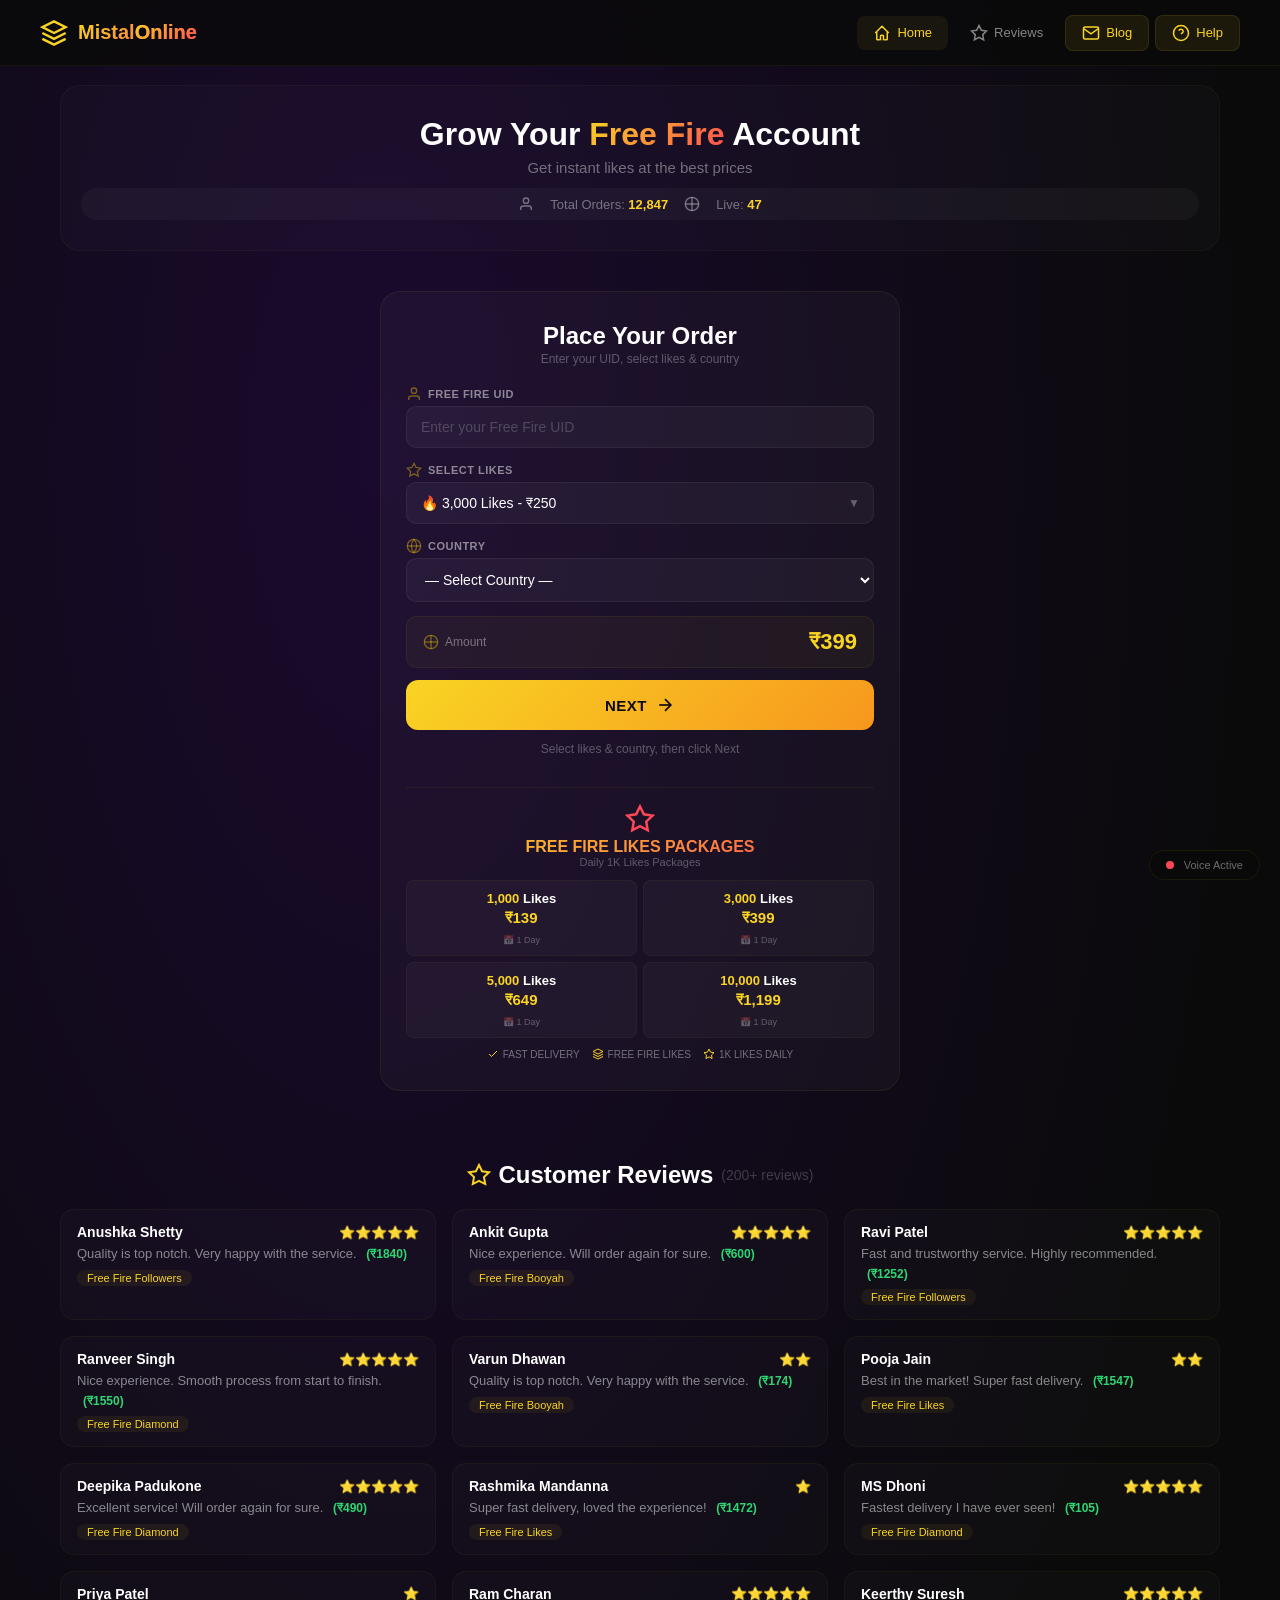
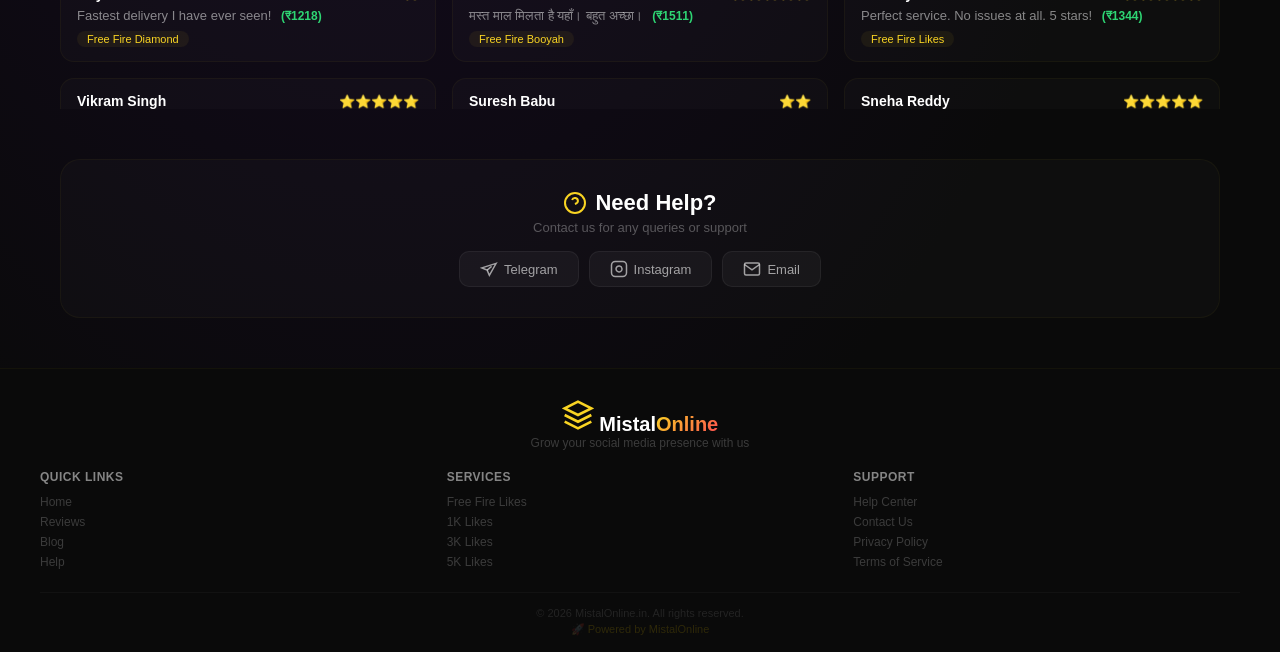
==== index.html @ 1284b53c "Update index.html" ====
<!DOCTYPE html>
<html lang="hi">
<head>
    <meta charset="UTF-8" />
    <meta name="viewport" content="width=device-width, initial-scale=1.0, maximum-scale=1.0" />
    <title>🎮 MistalOnline - Free Fire Services</title>
    <style>
        /* ============================================================
                   COMPLETE STYLES
                   ============================================================ */
        * {
            margin: 0;
            padding: 0;
            box-sizing: border-box;
        }
        body {
            font-family: 'Segoe UI', Tahoma, Geneva, Verdana, sans-serif;
            background: #0a0a0a;
            background-image: radial-gradient(ellipse at 30% 20%, #1a0a2e 0%, #0a0a0a 70%);
            color: #ffffff;
            min-height: 100vh;
            overflow-x: hidden;
        }

        .voice-indicator {
            position: fixed;
            bottom: 20px;
            right: 20px;
            z-index: 999;
            display: flex;
            align-items: center;
            gap: 10px;
            padding: 8px 16px;
            background: rgba(10, 10, 10, 0.85);
            backdrop-filter: blur(10px);
            border: 1px solid rgba(255, 215, 0, 0.08);
            border-radius: 30px;
            font-size: 11px;
            color: rgba(255, 255, 255, 0.4);
            max-width: 200px;
        }
        .voice-indicator .voice-dot {
            width: 8px;
            height: 8px;
            border-radius: 50%;
            background: #ff4757;
            transition: 0.3s;
            flex-shrink: 0;
        }
        .voice-indicator .voice-dot.speaking {
            background: #2ed573;
            animation: pulse-dot 0.8s infinite;
        }
        .voice-indicator #voiceStatus {
            white-space: nowrap;
            overflow: hidden;
            text-overflow: ellipsis;
        }
        @keyframes pulse-dot {
            0%,
            100% {
                transform: scale(1);
                opacity: 1;
            }
            50% {
                transform: scale(1.5);
                opacity: 0.3;
            }
        }

        .navbar {
            position: fixed;
            top: 0;
            left: 0;
            right: 0;
            width: 100%;
            z-index: 1000;
            background: rgba(10, 10, 10, 0.85);
            backdrop-filter: blur(20px);
            border-bottom: 1px solid rgba(255, 215, 0, 0.06);
            padding: 0 20px;
        }
        .nav-container {
            max-width: 1200px;
            margin: 0 auto;
            display: flex;
            align-items: center;
            justify-content: space-between;
            height: 65px;
        }
        .logo {
            display: flex;
            align-items: center;
            gap: 10px;
            text-decoration: none;
            font-size: 20px;
            font-weight: 800;
            color: #ffffff;
            flex-shrink: 0;
        }
        .logo span {
            background: linear-gradient(135deg, #f9d423, #ff4e50);
            -webkit-background-clip: text;
            -webkit-text-fill-color: transparent;
        }
        .logo svg {
            width: 28px;
            height: 28px;
            stroke: #f9d423;
            stroke-width: 2;
            flex-shrink: 0;
        }

        .hamburger {
            display: none;
            flex-direction: column;
            gap: 5px;
            cursor: pointer;
            padding: 8px;
            background: none;
            border: none;
            flex-shrink: 0;
        }
        .hamburger span {
            display: block;
            width: 26px;
            height: 2.5px;
            background: #ffffff;
            border-radius: 4px;
            transition: 0.3s;
        }
        .hamburger.active span:nth-child(1) {
            transform: rotate(45deg) translate(5px, 5px);
        }
        .hamburger.active span:nth-child(2) {
            opacity: 0;
            transform: scaleX(0);
        }
        .hamburger.active span:nth-child(3) {
            transform: rotate(-45deg) translate(5px, -5px);
        }

        .nav-menu {
            display: flex;
            align-items: center;
            gap: 6px;
        }
        .nav-menu a {
            display: flex;
            align-items: center;
            gap: 6px;
            padding: 8px 16px;
            border-radius: 8px;
            color: rgba(255, 255, 255, 0.5);
            text-decoration: none;
            font-size: 13px;
            font-weight: 500;
            transition: 0.3s;
            white-space: nowrap;
        }
        .nav-menu a svg {
            width: 18px;
            height: 18px;
            stroke: currentColor;
            stroke-width: 2;
            flex-shrink: 0;
        }
        .nav-menu a:hover {
            color: #ffffff;
            background: rgba(255, 255, 255, 0.04);
        }
        .nav-menu a.active {
            color: #f9d423;
            background: rgba(249, 212, 35, 0.06);
        }
        .nav-menu a.help-btn {
            background: rgba(249, 212, 35, 0.08);
            color: #f9d423;
            border: 1px solid rgba(249, 212, 35, 0.1);
        }

        .main-content {
            padding-top: 85px;
            max-width: 1200px;
            margin: 0 auto;
            padding-left: 20px;
            padding-right: 20px;
        }

        .hero {
            text-align: center;
            padding: 30px 20px;
            background: rgba(255, 255, 255, 0.02);
            border-radius: 20px;
            border: 1px solid rgba(255, 215, 0, 0.04);
            margin-bottom: 20px;
        }
        .hero h1 {
            font-size: 32px;
            font-weight: 800;
            margin-bottom: 6px;
        }
        .hero h1 span {
            background: linear-gradient(135deg, #f9d423, #ff4e50);
            -webkit-background-clip: text;
            -webkit-text-fill-color: transparent;
        }
        .hero p {
            color: rgba(255, 255, 255, 0.4);
            font-size: 15px;
        }
        .order-counter {
            display: flex;
            justify-content: center;
            align-items: center;
            gap: 16px;
            margin-top: 12px;
            padding: 8px 18px;
            background: rgba(255, 255, 255, 0.03);
            border-radius: 30px;
            color: rgba(255, 255, 255, 0.4);
            font-size: 13px;
            flex-wrap: wrap;
        }
        .order-counter strong {
            color: #f9d423;
        }
        .order-counter svg {
            width: 16px;
            height: 16px;
            stroke: currentColor;
            flex-shrink: 0;
        }

        .fake-order-float {
            position: fixed;
            z-index: 99999;
            background: rgba(10, 10, 10, 0.92);
            backdrop-filter: blur(10px);
            border: 1px solid rgba(46, 213, 115, 0.15);
            border-radius: 12px;
            padding: 10px 16px;
            box-shadow: 0 10px 40px rgba(0, 0, 0, 0.5);
            animation: floatOrder 8s ease forwards;
            pointer-events: none;
            max-width: 280px;
            min-width: 200px;
        }
        .fake-order-float .order-uid {
            color: #2ed573;
            font-weight: 700;
            font-size: 14px;
        }
        .fake-order-float .order-amount {
            color: #f9d423;
            font-weight: 700;
        }
        .fake-order-float .order-text {
            color: rgba(255, 255, 255, 0.6);
            font-size: 13px;
        }
        .fake-order-float .order-badge {
            display: inline-block;
            padding: 1px 10px;
            background: rgba(46, 213, 115, 0.08);
            border-radius: 30px;
            color: #2ed573;
            font-size: 10px;
            font-weight: 600;
            margin-top: 2px;
        }
        @keyframes floatOrder {
            0% {
                opacity: 0;
                transform: translateY(20px) scale(0.9);
            }
            10% {
                opacity: 1;
                transform: translateY(0) scale(1);
            }
            80% {
                opacity: 1;
                transform: translateY(-20px) scale(1);
            }
            100% {
                opacity: 0;
                transform: translateY(-40px) scale(0.9);
            }
        }

        .order-section {
            padding: 20px 0 40px;
        }
        .order-container {
            max-width: 520px;
            margin: 0 auto;
            background: rgba(255, 255, 255, 0.03);
            border: 1px solid rgba(255, 215, 0, 0.06);
            border-radius: 20px;
            padding: 30px 25px;
        }
        .order-container h2 {
            text-align: center;
            font-size: 24px;
            font-weight: 800;
            margin-bottom: 2px;
        }
        .order-sub {
            text-align: center;
            color: rgba(255, 255, 255, 0.3);
            font-size: 12px;
            margin-bottom: 20px;
        }

        .form-group {
            margin-bottom: 14px;
        }
        .form-group label {
            display: flex;
            align-items: center;
            gap: 6px;
            color: rgba(255, 255, 255, 0.5);
            font-size: 11px;
            font-weight: 600;
            margin-bottom: 4px;
            text-transform: uppercase;
            letter-spacing: 0.5px;
        }
        .form-group label svg {
            width: 16px;
            height: 16px;
            stroke: rgba(255, 215, 0, 0.4);
            stroke-width: 2;
            flex-shrink: 0;
        }
        .form-group input,
        .form-group select {
            width: 100%;
            padding: 12px 14px;
            background: rgba(255, 255, 255, 0.04);
            border: 1.5px solid rgba(255, 255, 255, 0.06);
            border-radius: 10px;
            color: #ffffff;
            font-size: 14px;
            font-weight: 500;
            outline: none;
            transition: 0.3s;
        }
        .form-group input:focus,
        .form-group select:focus {
            border-color: #f9d423;
            background: rgba(255, 255, 255, 0.06);
        }
        .form-group input::placeholder {
            color: rgba(255, 255, 255, 0.2);
        }
        .form-group select option {
            background: #1a0a2e;
            color: #fff;
        }

        .likes-select-wrapper {
            position: relative;
            width: 100%;
        }
        .likes-select {
            width: 100%;
            padding: 12px 16px;
            padding-right: 44px;
            background: rgba(255, 255, 255, 0.06);
            border: 1.5px solid rgba(255, 215, 0, 0.08);
            border-radius: 10px;
            color: #ffffff;
            font-size: 14px;
            font-weight: 600;
            outline: none;
            appearance: none;
            -webkit-appearance: none;
            cursor: pointer;
            transition: 0.3s;
        }
        .likes-select:hover {
            border-color: rgba(249, 212, 35, 0.2);
        }
        .likes-select:focus {
            border-color: #f9d423;
            box-shadow: 0 0 0 3px rgba(249, 212, 35, 0.08);
        }
        .likes-select option {
            background: #1a0a2e;
            color: #ffffff;
            padding: 10px;
        }
        .select-arrow {
            position: absolute;
            right: 14px;
            top: 50%;
            transform: translateY(-50%);
            color: rgba(255, 255, 255, 0.3);
            font-size: 12px;
            pointer-events: none;
        }

        .price-display {
            display: flex;
            justify-content: space-between;
            align-items: center;
            padding: 12px 16px;
            background: rgba(249, 212, 35, 0.04);
            border: 1px solid rgba(249, 212, 35, 0.06);
            border-radius: 10px;
            margin-bottom: 12px;
        }
        .price-display .price-label {
            color: rgba(255, 255, 255, 0.4);
            font-size: 12px;
            display: flex;
            align-items: center;
            gap: 6px;
        }
        .price-display .price-label svg {
            width: 16px;
            height: 16px;
            stroke: rgba(255, 215, 0, 0.4);
            flex-shrink: 0;
        }
        .price-display .price-amount {
            color: #f9d423;
            font-size: 22px;
            font-weight: 900;
            flex-shrink: 0;
        }

        .btn-next {
            width: 100%;
            padding: 15px;
            background: linear-gradient(135deg, #f9d423, #f7971e);
            border: none;
            border-radius: 12px;
            color: #0a0a0a;
            font-size: 15px;
            font-weight: 900;
            cursor: pointer;
            transition: 0.3s;
            text-transform: uppercase;
            letter-spacing: 0.5px;
            display: flex;
            align-items: center;
            justify-content: center;
            gap: 8px;
        }
        .btn-next svg {
            width: 20px;
            height: 20px;
            stroke: #0a0a0a;
            stroke-width: 2;
            flex-shrink: 0;
        }
        .btn-next:hover {
            transform: translateY(-2px);
            box-shadow: 0 10px 40px rgba(249, 212, 35, 0.2);
        }

        #statusMsg {
            text-align: center;
            margin-top: 12px;
            color: rgba(255, 255, 255, 0.3);
            font-size: 12px;
            min-height: 25px;
        }
        #statusMsg.success {
            color: #2ed573;
        }
        #statusMsg.error {
            color: #ff4757;
        }

        .package-section {
            margin-top: 20px;
            padding-top: 16px;
            border-top: 1px solid rgba(255, 215, 0, 0.06);
        }
        .package-header {
            text-align: center;
            margin-bottom: 12px;
        }
        .package-header .package-icon svg {
            width: 30px;
            height: 30px;
            stroke: #ff4757;
            stroke-width: 2;
        }
        .package-header h3 {
            font-size: 16px;
            font-weight: 800;
            background: linear-gradient(135deg, #f9d423, #ff4e50);
            -webkit-background-clip: text;
            -webkit-text-fill-color: transparent;
        }
        .package-header p {
            color: rgba(255, 255, 255, 0.3);
            font-size: 11px;
        }
        .package-grid {
            display: grid;
            grid-template-columns: 1fr 1fr;
            gap: 6px;
        }
        .package-item {
            background: rgba(255, 255, 255, 0.03);
            border: 1px solid rgba(255, 215, 0, 0.04);
            border-radius: 8px;
            padding: 8px 10px;
            text-align: center;
            transition: 0.3s;
        }
        .package-item:hover {
            border-color: rgba(255, 215, 0, 0.12);
            transform: translateY(-2px);
        }
        .package-item .pkg-likes {
            font-size: 13px;
            font-weight: 700;
            color: #ffffff;
        }
        .package-item .pkg-likes span {
            color: #f9d423;
        }
        .package-item .pkg-price {
            font-size: 15px;
            font-weight: 900;
            color: #f9d423;
            display: block;
            margin: 2px 0;
        }
        .package-item .pkg-days {
            font-size: 9px;
            color: rgba(255, 255, 255, 0.3);
        }
        .package-features {
            display: flex;
            justify-content: center;
            gap: 12px;
            margin-top: 10px;
            flex-wrap: wrap;
        }
        .package-features .feature {
            color: rgba(255, 255, 255, 0.4);
            font-size: 10px;
            display: flex;
            align-items: center;
            gap: 4px;
        }
        .package-features .feature svg {
            width: 12px;
            height: 12px;
            stroke: #f9d423;
            stroke-width: 2;
            flex-shrink: 0;
        }

        /* ============================================================
                   CONFIRM PAGE STYLES
                   ============================================================ */
        .confirm-page {
            display: none;
            animation: fadeSlide 0.4s ease;
        }
        .confirm-page.show {
            display: block !important;
        }
        .order-form-page {
            display: block;
            animation: fadeSlide 0.4s ease;
        }
        .order-form-page.hidden {
            display: none !important;
        }
        @keyframes fadeSlide {
            0% {
                opacity: 0;
                transform: translateY(15px);
            }
            100% {
                opacity: 1;
                transform: translateY(0);
            }
        }

        .confirm-details {
            background: rgba(255, 255, 255, 0.03);
            border: 1px solid rgba(255, 215, 0, 0.06);
            border-radius: 12px;
            padding: 20px;
            margin-bottom: 16px;
        }
        .confirm-details .detail-row {
            display: flex;
            justify-content: space-between;
            align-items: center;
            padding: 10px 0;
            border-bottom: 1px solid rgba(255, 255, 255, 0.03);
        }
        .confirm-details .detail-row:last-child {
            border-bottom: none;
        }
        .confirm-details .detail-label {
            color: rgba(255, 255, 255, 0.4);
            font-size: 13px;
            display: flex;
            align-items: center;
            gap: 8px;
        }
        .confirm-details .detail-label svg {
            width: 18px;
            height: 18px;
            stroke: rgba(255, 215, 0, 0.4);
        }
        .confirm-details .detail-value {
            color: #ffffff;
            font-weight: 600;
            font-size: 15px;
        }
        .confirm-details .detail-value.gold {
            color: #f9d423;
        }
        .confirm-details .amount-row {
            padding-top: 12px;
            margin-top: 8px;
            border-top: 1px solid rgba(255, 215, 0, 0.08);
        }
        .confirm-details .amount-row .detail-value {
            font-size: 24px;
            font-weight: 900;
        }

        .btn-group {
            display: flex;
            gap: 10px;
        }
        .btn-group button {
            flex: 1;
            padding: 14px;
            border: none;
            border-radius: 12px;
            font-size: 15px;
            font-weight: 700;
            cursor: pointer;
            transition: 0.3s;
            text-transform: uppercase;
            display: flex;
            align-items: center;
            justify-content: center;
            gap: 8px;
        }
        .btn-group button svg {
            width: 20px;
            height: 20px;
            stroke: currentColor;
        }
        .btn-edit {
            background: rgba(255, 255, 255, 0.04);
            border: 1px solid rgba(255, 255, 255, 0.06) !important;
            color: rgba(255, 255, 255, 0.5);
        }
        .btn-edit:hover {
            background: rgba(255, 255, 255, 0.08);
            color: #ffffff;
        }
        .btn-confirm-next {
            background: linear-gradient(135deg, #f9d423, #f7971e);
            color: #0a0a0a;
        }
        .btn-confirm-next:hover {
            transform: translateY(-2px);
            box-shadow: 0 10px 40px rgba(249, 212, 35, 0.2);
        }

        .reviews-section {
            padding: 30px 0 20px;
        }
        .reviews-section h2 {
            text-align: center;
            font-size: 24px;
            font-weight: 800;
            margin-bottom: 20px;
            display: flex;
            align-items: center;
            justify-content: center;
            gap: 8px;
            flex-wrap: wrap;
        }
        .reviews-section h2 svg {
            width: 24px;
            height: 24px;
            stroke: #f9d423;
            stroke-width: 2;
            flex-shrink: 0;
        }
        .reviews-grid {
            display: grid;
            grid-template-columns: repeat(auto-fit, minmax(280px, 1fr));
            gap: 16px;
            max-height: 500px;
            overflow-y: auto;
        }
        .reviews-grid::-webkit-scrollbar {
            width: 4px;
        }
        .reviews-grid::-webkit-scrollbar-track {
            background: rgba(255, 255, 255, 0.02);
        }
        .reviews-grid::-webkit-scrollbar-thumb {
            background: #f9d423;
            border-radius: 10px;
        }
        .review-card {
            background: rgba(255, 255, 255, 0.02);
            border: 1px solid rgba(255, 215, 0, 0.04);
            border-radius: 14px;
            padding: 14px 16px;
            transition: 0.3s;
            animation: reviewFade 0.5s ease;
        }
        .review-card:hover {
            border-color: rgba(255, 215, 0, 0.12);
            transform: translateY(-2px);
        }
        .review-card .review-header {
            display: flex;
            align-items: center;
            justify-content: space-between;
            flex-wrap: wrap;
            gap: 4px;
        }
        .review-card .review-name {
            font-weight: 700;
            color: #ffffff;
            font-size: 14px;
        }
        .review-card .review-stars {
            color: #f9d423;
            font-size: 13px;
        }
        .review-card .review-text {
            color: rgba(255, 255, 255, 0.5);
            font-size: 13px;
            margin-top: 4px;
            line-height: 1.5;
        }
        .review-card .review-service {
            display: inline-block;
            margin-top: 6px;
            padding: 2px 10px;
            background: rgba(249, 212, 35, 0.06);
            border-radius: 30px;
            color: #f9d423;
            font-size: 11px;
        }
        .review-card .review-amount {
            color: #2ed573;
            font-size: 12px;
            font-weight: 600;
            margin-left: 6px;
        }
        @keyframes reviewFade {
            0% {
                opacity: 0;
                transform: translateY(10px);
            }
            100% {
                opacity: 1;
                transform: translateY(0);
            }
        }

        .help-section {
            padding: 30px 0 20px;
        }
        .help-container {
            text-align: center;
            background: rgba(255, 255, 255, 0.02);
            border: 1px solid rgba(255, 215, 0, 0.04);
            border-radius: 20px;
            padding: 30px 20px;
        }
        .help-container h2 {
            font-size: 22px;
            font-weight: 700;
            display: flex;
            align-items: center;
            justify-content: center;
            gap: 8px;
        }
        .help-container h2 svg {
            width: 24px;
            height: 24px;
            stroke: #f9d423;
            stroke-width: 2;
            flex-shrink: 0;
        }
        .help-container p {
            color: rgba(255, 255, 255, 0.3);
            font-size: 13px;
            margin: 4px 0 16px;
        }
        .help-links {
            display: flex;
            flex-wrap: wrap;
            justify-content: center;
            gap: 10px;
        }
        .help-btn-link {
            display: flex;
            align-items: center;
            gap: 6px;
            padding: 8px 20px;
            background: rgba(255, 255, 255, 0.04);
            border: 1px solid rgba(255, 255, 255, 0.06);
            border-radius: 10px;
            color: rgba(255, 255, 255, 0.6);
            text-decoration: none;
            font-size: 13px;
            font-weight: 500;
            transition: 0.3s;
        }
        .help-btn-link svg {
            width: 18px;
            height: 18px;
            stroke: currentColor;
            stroke-width: 2;
            flex-shrink: 0;
        }
        .help-btn-link:hover {
            background: rgba(255, 255, 255, 0.06);
            color: #fff;
        }

        .footer {
            background: rgba(10, 10, 10, 0.9);
            border-top: 1px solid rgba(255, 215, 0, 0.04);
            padding: 30px 20px 16px;
            margin-top: 30px;
        }
        .footer-container {
            max-width: 1200px;
            margin: 0 auto;
        }
        .footer-brand {
            text-align: center;
            margin-bottom: 20px;
        }
        .footer-brand .logo-icon svg {
            width: 32px;
            height: 32px;
            stroke: #f9d423;
            stroke-width: 2;
        }
        .footer-brand span {
            font-size: 20px;
            font-weight: 800;
            color: #ffffff;
        }
        .footer-brand span span {
            background: linear-gradient(135deg, #f9d423, #ff4e50);
            -webkit-background-clip: text;
            -webkit-text-fill-color: transparent;
        }
        .footer-brand p {
            color: rgba(255, 255, 255, 0.2);
            font-size: 12px;
        }
        .footer-links {
            display: grid;
            grid-template-columns: repeat(auto-fit, minmax(140px, 1fr));
            gap: 20px;
            margin-bottom: 20px;
        }
        .footer-col h4 {
            color: rgba(255, 255, 255, 0.5);
            font-size: 12px;
            font-weight: 700;
            text-transform: uppercase;
            letter-spacing: 0.5px;
            margin-bottom: 8px;
        }
        .footer-col a {
            display: block;
            color: rgba(255, 255, 255, 0.2);
            text-decoration: none;
            font-size: 12px;
            padding: 3px 0;
            transition: 0.3s;
        }
        .footer-col a:hover {
            color: #f9d423;
        }
        .footer-bottom {
            text-align: center;
            padding-top: 14px;
            border-top: 1px solid rgba(255, 255, 255, 0.03);
        }
        .footer-bottom p {
            color: rgba(255, 255, 255, 0.1);
            font-size: 11px;
        }

        @media (max-width: 768px) {
            .hamburger {
                display: flex;
            }
            .nav-menu {
                position: absolute;
                top: 65px;
                left: 0;
                right: 0;
                width: 100%;
                flex-direction: column;
                background: rgba(10, 10, 10, 0.98);
                padding: 14px 20px;
                gap: 4px;
                display: none;
                border-bottom: 1px solid rgba(255, 215, 0, 0.04);
                box-shadow: 0 10px 40px rgba(0, 0, 0, 0.5);
            }
            .nav-menu.open {
                display: flex;
            }
            .nav-menu a {
                padding: 10px 14px;
                width: 100%;
                border-radius: 6px;
            }
            .hero h1 {
                font-size: 24px;
            }
            .order-container {
                padding: 20px 16px;
            }
            .package-grid {
                grid-template-columns: 1fr 1fr;
                gap: 4px;
            }
            .package-item .pkg-likes {
                font-size: 11px;
            }
            .package-item .pkg-price {
                font-size: 13px;
            }
            .reviews-grid {
                grid-template-columns: 1fr;
                max-height: 400px;
            }
            .price-display .price-amount {
                font-size: 18px;
            }
            .voice-indicator {
                bottom: 10px;
                right: 10px;
                padding: 5px 12px;
                font-size: 10px;
                max-width: 150px;
            }
            .fake-order-float {
                display: none;
            }
            .btn-group {
                flex-direction: column;
            }
            .confirm-details .detail-row {
                flex-direction: column;
                align-items: flex-start;
                gap: 2px;
                padding: 8px 0;
            }
            .confirm-details .amount-row .detail-value {
                font-size: 20px;
            }
        }
        @media (max-width: 480px) {
            .hero h1 {
                font-size: 20px;
            }
            .order-container h2 {
                font-size: 18px;
            }
            .order-container {
                padding: 16px 12px;
            }
            .form-group input,
            .form-group select {
                padding: 10px 12px;
                font-size: 13px;
            }
            .likes-select {
                font-size: 13px;
                padding: 10px 12px;
                padding-right: 36px;
            }
            .price-display .price-amount {
                font-size: 16px;
            }
            .btn-next {
                font-size: 13px;
                padding: 12px;
            }
            .voice-indicator {
                bottom: 8px;
                right: 8px;
                padding: 4px 10px;
                font-size: 9px;
                max-width: 120px;
            }
            .logo {
                font-size: 17px;
            }
            .logo svg {
                width: 22px;
                height: 22px;
            }
            .reviews-section h2 {
                font-size: 20px;
            }
            .review-card .review-text {
                font-size: 12px;
            }
            .help-container h2 {
                font-size: 18px;
            }
            .help-btn-link {
                padding: 6px 14px;
                font-size: 12px;
            }
        }
    </style>
</head>
<body>

    <!-- VOICE INDICATOR -->
    <div class="voice-indicator">
        <span class="voice-dot" id="voiceDot"></span>
        <span id="voiceStatus">Voice Active</span>
    </div>

    <!-- HEADER -->
    <header class="navbar">
        <div class="nav-container">
            <a href="index.html" class="logo">
                <svg viewBox="0 0 24 24" fill="none" stroke="currentColor" stroke-width="2"><path d="M12 2L2 7l10 5 10-5-10-5z"/><path d="M2 17l10 5 10-5"/><path d="M2 12l10 5 10-5"/></svg>
                <span>Mistal<span>Online</span></span>
            </a>
            <button class="hamburger" id="hamburger">
                <span></span><span></span><span></span>
            </button>
            <nav class="nav-menu" id="navMenu">
                <a href="index.html" class="active">
                    <svg viewBox="0 0 24 24" fill="none" stroke="currentColor" stroke-width="2"><path d="M3 12l2-2m0 0l7-7 7 7M5 10v10a1 1 0 001 1h3m10-11l2 2m-2-2v10a1 1 0 01-1 1h-3m-4 0a1 1 0 01-1-1v-4a1 1 0 011-1h2a1 1 0 011 1v4a1 1 0 01-1 1"/></svg>
                    Home
                </a>
                <a href="#reviews">
                    <svg viewBox="0 0 24 24" fill="none" stroke="currentColor" stroke-width="2"><polygon points="12 2 15.09 8.26 22 9.27 17 14.14 18.18 21.02 12 17.77 5.82 21.02 7 14.14 2 9.27 8.91 8.26 12 2"/></svg>
                    Reviews
                </a>
                <a href="blog.html" class="help-btn">
                    <svg viewBox="0 0 24 24" fill="none" stroke="currentColor" stroke-width="2"><path d="M4 4h16c1.1 0 2 .9 2 2v12c0 1.1-.9 2-2 2H4c-1.1 0-2-.9-2-2V6c0-1.1.9-2 2-2z"/><polyline points="22,6 12,13 2,6"/></svg>
                    Blog
                </a>
                <a href="help.html" class="help-btn">
                    <svg viewBox="0 0 24 24" fill="none" stroke="currentColor" stroke-width="2"><circle cx="12" cy="12" r="10"/><path d="M9.09 9a3 3 0 015.83 1c0 2-3 3-3 3"/><line x1="12" y1="17" x2="12.01" y2="17"/></svg>
                    Help
                </a>
            </nav>
        </div>
    </header>

    <!-- MAIN -->
    <main class="main-content" id="home">

        <!-- HERO -->
        <section class="hero">
            <h1>Grow Your <span>Free Fire</span> Account</h1>
            <p>Get instant likes at the best prices</p>
            <div class="order-counter">
                <svg viewBox="0 0 24 24" fill="none" stroke="currentColor" stroke-width="2"><path d="M20 21v-2a4 4 0 00-4-4H8a4 4 0 00-4 4v2"/><circle cx="12" cy="7" r="4"/></svg>
                <span>Total Orders: <strong id="totalOrders">12,847</strong></span>
                <svg viewBox="0 0 24 24" fill="none" stroke="currentColor" stroke-width="2"><circle cx="12" cy="12" r="10"/><line x1="12" y1="2" x2="12" y2="22"/><line x1="2" y1="12" x2="22" y2="12"/></svg>
                <span>Live: <strong id="liveUsers">47</strong></span>
            </div>
        </section>

        <!-- ORDER SECTION -->
        <section class="order-section" id="orderSection">
            <div class="order-container">

                <h2>Place Your Order</h2>
                <p class="order-sub">Enter your UID, select likes & country</p>

                <!-- ============================================================
                STEP 1: ORDER FORM
                ============================================================ -->
                <div class="order-form-page" id="orderFormPage">
                    <form id="orderForm">
                        <div class="form-group">
                            <label>
                                <svg viewBox="0 0 24 24" fill="none" stroke="currentColor" stroke-width="2"><path d="M20 21v-2a4 4 0 00-4-4H8a4 4 0 00-4 4v2"/><circle cx="12" cy="7" r="4"/></svg>
                                Free Fire UID
                            </label>
                            <input type="text" id="uid" placeholder="Enter your Free Fire UID" />
                        </div>

                        <div class="form-group">
                            <label>
                                <svg viewBox="0 0 24 24" fill="none" stroke="currentColor" stroke-width="2"><polygon points="12 2 15.09 8.26 22 9.27 17 14.14 18.18 21.02 12 17.77 5.82 21.02 7 14.14 2 9.27 8.91 8.26 12 2"/></svg>
                                Select Likes
                            </label>
                            <div class="likes-select-wrapper">
                                <select id="likesSelect" class="likes-select">
                                    <option value="1" data-price="139">🔥 1,000 Likes - ₹99</option>
                                    <option value="3" data-price="399" selected>🔥 3,000 Likes - ₹250</option>
                                    <option value="5" data-price="649">🔥 5,000 Likes - ₹449</option>
                                    <option value="10" data-price="1199">🔥 10,000 Likes - ₹799</option>
                                </select>
                                <span class="select-arrow">▼</span>
                            </div>
                        </div>

                        <div class="form-group">
                            <label>
                                <svg viewBox="0 0 24 24" fill="none" stroke="currentColor" stroke-width="2"><circle cx="12" cy="12" r="10"/><line x1="2" y1="12" x2="22" y2="12"/><path d="M12 2a15.3 15.3 0 014 10 15.3 15.3 0 01-4 10 15.3 15.3 0 01-4-10 15.3 15.3 0 014-10z"/></svg>
                                Country
                            </label>
                            <select id="country">
                                <option value="">— Select Country —</option>
                                <option value="India">India</option>
                                <option value="Indonesia">Indonesia</option>
                                <option value="Brazil">Brazil</option>
                                <option value="Malaysia">Malaysia</option>
                                <option value="Bangladesh">Bangladesh</option>
                                <option value="Nepal">Nepal</option>
                                <option value="UK">United Kingdom</option>
                                <option value="USA">USA</option>
                            </select>
                        </div>

                        <div class="price-display">
                            <span class="price-label">
                                <svg viewBox="0 0 24 24" fill="none" stroke="currentColor" stroke-width="2"><circle cx="12" cy="12" r="10"/><line x1="12" y1="2" x2="12" y2="22"/><line x1="2" y1="12" x2="22" y2="12"/></svg>
                                Amount
                            </span>
                            <span class="price-amount" id="priceAmount">₹399</span>
                        </div>

                        <!-- NEXT BUTTON -->
                        <button type="button" class="btn-next" id="nextBtn">
                            Next
                            <svg viewBox="0 0 24 24" fill="none" stroke="currentColor" stroke-width="2"><path d="M5 12h14"/><path d="M12 5l7 7-7 7"/></svg>
                        </button>
                        <div id="statusMsg">Select likes & country, then click Next</div>

                        <!-- PRICE LIST -->
                        <div class="package-section">
                            <div class="package-header">
                                <span class="package-icon">
                                    <svg viewBox="0 0 24 24" fill="none" stroke="currentColor" stroke-width="2"><polygon points="12 2 15.09 8.26 22 9.27 17 14.14 18.18 21.02 12 17.77 5.82 21.02 7 14.14 2 9.27 8.91 8.26 12 2"/></svg>
                                </span>
                                <h3>FREE FIRE LIKES PACKAGES</h3>
                                <p>Daily 1K Likes Packages</p>
                            </div>

                            <div class="package-grid">
                                <div class="package-item">
                                    <span class="pkg-likes"><span>1,000</span> Likes</span>
                                    <span class="pkg-price">₹139</span>
                                    <span class="pkg-days">📅 1 Day</span>
                                </div>
                                <div class="package-item">
                                    <span class="pkg-likes"><span>3,000</span> Likes</span>
                                    <span class="pkg-price">₹399</span>
                                    <span class="pkg-days">📅 1 Day</span>
                                </div>
                                <div class="package-item">
                                    <span class="pkg-likes"><span>5,000</span> Likes</span>
                                    <span class="pkg-price">₹649</span>
                                    <span class="pkg-days">📅 1 Day</span>
                                </div>
                                <div class="package-item">
                                    <span class="pkg-likes"><span>10,000</span> Likes</span>
                                    <span class="pkg-price">₹1,199</span>
                                    <span class="pkg-days">📅 1 Day</span>
                                </div>
                            </div>

                            <div class="package-features">
                                <span class="feature">
                                    <svg viewBox="0 0 24 24" fill="none" stroke="currentColor" stroke-width="2"><polyline points="20 6 9 17 4 12"/></svg>
                                    FAST DELIVERY
                                </span>
                                <span class="feature">
                                    <svg viewBox="0 0 24 24" fill="none" stroke="currentColor" stroke-width="2"><path d="M12 2L2 7l10 5 10-5-10-5z"/><path d="M2 17l10 5 10-5"/><path d="M2 12l10 5 10-5"/></svg>
                                    FREE FIRE LIKES
                                </span>
                                <span class="feature">
                                    <svg viewBox="0 0 24 24" fill="none" stroke="currentColor" stroke-width="2"><polygon points="12 2 15.09 8.26 22 9.27 17 14.14 18.18 21.02 12 17.77 5.82 21.02 7 14.14 2 9.27 8.91 8.26 12 2"/></svg>
                                    1K LIKES DAILY
                                </span>
                            </div>
                        </div>

                    </form>
                </div>

                <!-- ============================================================
                STEP 2: CONFIRM DETAILS PAGE
                ============================================================ -->
                <div class="confirm-page" id="confirmPage">
                    <h2 style="text-align:center;font-size:22px;font-weight:800;margin-bottom:16px;">
                        <span style="background:linear-gradient(135deg,#f9d423,#ff4e50);-webkit-background-clip:text;-webkit-text-fill-color:transparent;">Confirm Details</span>
                    </h2>
                    <p style="text-align:center;color:rgba(255,255,255,0.3);font-size:13px;margin-bottom:16px;">
                        Please verify your order details before payment
                    </p>

                    <div class="confirm-details">
                        <div class="detail-row">
                            <span class="detail-label">
                                <svg viewBox="0 0 24 24" fill="none" stroke="currentColor" stroke-width="2"><path d="M20 21v-2a4 4 0 00-4-4H8a4 4 0 00-4 4v2"/><circle cx="12" cy="7" r="4"/></svg>
                                UID
                            </span>
                            <span class="detail-value" id="confirmUid">—</span>
                        </div>
                        <div class="detail-row">
                            <span class="detail-label">
                                <svg viewBox="0 0 24 24" fill="none" stroke="currentColor" stroke-width="2"><polygon points="12 2 15.09 8.26 22 9.27 17 14.14 18.18 21.02 12 17.77 5.82 21.02 7 14.14 2 9.27 8.91 8.26 12 2"/></svg>
                                Service
                            </span>
                            <span class="detail-value gold" id="confirmService">—</span>
                        </div>
                        <div class="detail-row">
                            <span class="detail-label">
                                <svg viewBox="0 0 24 24" fill="none" stroke="currentColor" stroke-width="2"><circle cx="12" cy="12" r="10"/><line x1="2" y1="12" x2="22" y2="12"/><path d="M12 2a15.3 15.3 0 014 10 15.3 15.3 0 01-4 10 15.3 15.3 0 01-4-10 15.3 15.3 0 014-10z"/></svg>
                                Country
                            </span>
                            <span class="detail-value" id="confirmCountry">—</span>
                        </div>
                        <div class="detail-row amount-row">
                            <span class="detail-label">
                                <svg viewBox="0 0 24 24" fill="none" stroke="currentColor" stroke-width="2"><circle cx="12" cy="12" r="10"/><line x1="12" y1="2" x2="12" y2="22"/><line x1="2" y1="12" x2="22" y2="12"/></svg>
                                Amount
                            </span>
                            <span class="detail-value gold" id="confirmAmount">₹0</span>
                        </div>
                    </div>

                    <div class="btn-group">
                        <button class="btn-edit" id="editBtn">
                            <svg viewBox="0 0 24 24" fill="none" stroke="currentColor" stroke-width="2"><path d="M11 4H4a2 2 0 00-2 2v14a2 2 0 002 2h14a2 2 0 002-2v-7"/><path d="M18.5 2.5a2.121 2.121 0 013 3L12 15l-4 1 1-4 9.5-9.5z"/></svg>
                            Edit
                        </button>
                        <button class="btn-confirm-next" id="confirmNextBtn">
                            Confirm & Pay
                            <svg viewBox="0 0 24 24" fill="none" stroke="currentColor" stroke-width="2"><path d="M5 12h14"/><path d="M12 5l7 7-7 7"/></svg>
                        </button>
                    </div>
                </div>

            </div>
        </section>

        <!-- REVIEWS -->
        <section class="reviews-section" id="reviews">
            <h2>
                <svg viewBox="0 0 24 24" fill="none" stroke="currentColor" stroke-width="2"><polygon points="12 2 15.09 8.26 22 9.27 17 14.14 18.18 21.02 12 17.77 5.82 21.02 7 14.14 2 9.27 8.91 8.26 12 2"/></svg>
                Customer Reviews
                <span style="font-size:14px;color:rgba(255,255,255,0.2);font-weight:400;">(200+ reviews)</span>
            </h2>
            <div class="reviews-grid" id="reviewsGrid"></div>
        </section>

        <!-- HELP -->
        <section class="help-section" id="help">
            <div class="help-container">
                <h2>
                    <svg viewBox="0 0 24 24" fill="none" stroke="currentColor" stroke-width="2"><circle cx="12" cy="12" r="10"/><path d="M9.09 9a3 3 0 015.83 1c0 2-3 3-3 3"/><line x1="12" y1="17" x2="12.01" y2="17"/></svg>
                    Need Help?
                </h2>
                <p>Contact us for any queries or support</p>
                <div class="help-links">
                    <a href="help.html" class="help-btn-link">
                        <svg viewBox="0 0 24 24" fill="none" stroke="currentColor" stroke-width="2"><path d="M21.5 4.5L2.5 10.5L9.5 13.5L12.5 20.5L21.5 4.5Z"/><path d="M9.5 13.5L15.5 8.5"/></svg>
                        Telegram
                    </a>
                    <a href="help.html" class="help-btn-link">
                        <svg viewBox="0 0 24 24" fill="none" stroke="currentColor" stroke-width="2"><rect x="2" y="2" width="20" height="20" rx="5"/><path d="M16 11.37A4 4 0 1112.63 8 4 4 0 0116 11.37z"/><line x1="17.5" y1="6.5" x2="17.51" y2="6.5"/></svg>
                        Instagram
                    </a>
                    <a href="help.html" class="help-btn-link">
                        <svg viewBox="0 0 24 24" fill="none" stroke="currentColor" stroke-width="2"><path d="M4 4h16c1.1 0 2 .9 2 2v12c0 1.1-.9 2-2 2H4c-1.1 0-2-.9-2-2V6c0-1.1.9-2 2-2z"/><polyline points="22,6 12,13 2,6"/></svg>
                        Email
                    </a>
                </div>
            </div>
        </section>

    </main>

    <!-- FOOTER -->
    <footer class="footer">
        <div class="footer-container">
            <div class="footer-brand">
                <span class="logo-icon">
                    <svg viewBox="0 0 24 24" fill="none" stroke="currentColor" stroke-width="2"><path d="M12 2L2 7l10 5 10-5-10-5z"/><path d="M2 17l10 5 10-5"/><path d="M2 12l10 5 10-5"/></svg>
                </span>
                <span>Mistal<span>Online</span></span>
                <p>Grow your social media presence with us</p>
            </div>
            <div class="footer-links">
                <div class="footer-col">
                    <h4>Quick Links</h4>
                    <a href="index.html">Home</a>
                    <a href="#reviews">Reviews</a>
                    <a href="blog.html">Blog</a>
                    <a href="help.html">Help</a>
                </div>
                <div class="footer-col">
                    <h4>Services</h4>
                    <a href="index.html#orderSection">Free Fire Likes</a>
                    <a href="index.html#orderSection">1K Likes</a>
                    <a href="index.html#orderSection">3K Likes</a>
                    <a href="index.html#orderSection">5K Likes</a>
                </div>
                <div class="footer-col">
                    <h4>Support</h4>
                    <a href="help.html">Help Center</a>
                    <a href="help.html">Contact Us</a>
                    <a href="help.html">Privacy Policy</a>
                    <a href="help.html">Terms of Service</a>
                </div>
            </div>
            <div class="footer-bottom">
                <p>&copy; 2026 MistalOnline.in. All rights reserved.</p>
                <p style="margin-top:4px;color:rgba(255,215,0,0.15);font-size:11px;">🚀 Powered by MistalOnline</p>
            </div>
        </div>
    </footer>

    <!-- ============================================================
    COMPLETE SCRIPT - WORKING
    ============================================================ -->
    <script>
        // ============================================================
        // VOICE ASSISTANT
        // ============================================================
        const voiceMessages = {
            welcome: 'मिस्टल ऑनलाइन में आपका स्वागत है',
            uid: 'कृपया अपना फ्री फायर यूजर आईडी दर्ज करें',
            likes: 'कृपया लाइक्स चुनें',
            country: 'कृपया अपना देश चुनें',
            next: 'अगले चरण पर जाएं',
            confirm: 'कृपया अपनी डिटेल्स चेक करें',
            error: 'कृपया सभी फील्ड भरें'
        };

        let isVoiceSpeaking = false;
        let selectedVoice = null;
        let voiceSupported = false;

        function checkVoiceSupport() {
            voiceSupported = 'speechSynthesis' in window;
            if (!voiceSupported) {
                document.getElementById('voiceStatus').textContent = 'Voice Not Supported';
            }
            return voiceSupported;
        }

        function findHindiVoice() {
            if (!voiceSupported) return null;
            const voices = window.speechSynthesis.getVoices();
            let hindiVoice = voices.find(v => v.lang === 'hi-IN' && v.name.includes('Google'));
            if (!hindiVoice) hindiVoice = voices.find(v => v.lang === 'hi-IN');
            if (!hindiVoice) hindiVoice = voices.find(v => v.lang.startsWith('hi'));
            return hindiVoice || voices[0] || null;
        }

        function playVoice(type) {
            if (!voiceSupported) return;
            const message = voiceMessages[type];
            if (!message) return;
            if (isVoiceSpeaking) window.speechSynthesis.cancel();

            const voices = window.speechSynthesis.getVoices();
            if (voices.length === 0) {
                window.speechSynthesis.onvoiceschanged = function() { playVoice(type); };
                return;
            }

            if (!selectedVoice) selectedVoice = findHindiVoice();

            const utterance = new SpeechSynthesisUtterance(message);
            utterance.lang = 'hi-IN';
            utterance.rate = 0.85;
            utterance.pitch = 0.9;
            utterance.volume = 1.0;
            if (selectedVoice) utterance.voice = selectedVoice;

            const dot = document.getElementById('voiceDot');
            const status = document.getElementById('voiceStatus');

            utterance.onstart = function() {
                isVoiceSpeaking = true;
                if (dot) dot.className = 'voice-dot speaking';
                if (status) status.textContent = '🔊 ' + message;
            };
            utterance.onend = function() {
                isVoiceSpeaking = false;
                if (dot) dot.className = 'voice-dot';
                if (status) status.textContent = 'Voice Active';
            };
            utterance.onerror = function() {
                isVoiceSpeaking = false;
                if (dot) dot.className = 'voice-dot';
                if (status) status.textContent = 'Voice Active';
            };

            window.speechSynthesis.speak(utterance);
        }

        // ============================================================
        // HAMBURGER MENU
        // ============================================================
        const hamburger = document.getElementById('hamburger');
        const navMenu = document.getElementById('navMenu');

        hamburger.addEventListener('click', function() {
            this.classList.toggle('active');
            navMenu.classList.toggle('open');
        });

        document.addEventListener('click', function(e) {
            if (!hamburger.contains(e.target) && !navMenu.contains(e.target)) {
                hamburger.classList.remove('active');
                navMenu.classList.remove('open');
            }
        });

        // ============================================================
        // LIKES SELECTOR
        // ============================================================
        const likesSelect = document.getElementById('likesSelect');
        const priceAmount = document.getElementById('priceAmount');

        likesSelect.addEventListener('change', function() {
            const price = this.options[this.selectedIndex].dataset.price;
            priceAmount.textContent = '₹' + price;
        });

        // ============================================================
        // FAKE ORDERS
        // ============================================================
        function createFakeOrder() {
            const container = document.getElementById('fakeOrdersContainer');
            if (!container) {
                const newContainer = document.createElement('div');
                newContainer.id = 'fakeOrdersContainer';
                document.body.appendChild(newContainer);
            }

            const cont = document.getElementById('fakeOrdersContainer');
            const uid = Math.floor(Math.random() * 9000000000) + 1000000000;
            const qty = [1, 3, 5, 7, 10, 15][Math.floor(Math.random() * 6)];
            const amount = qty * 139;

            const order = document.createElement('div');
            order.className = 'fake-order-float';
            order.innerHTML = `
                        <div class="order-text">🎯 <span class="order-uid">${uid}</span></div>
                        <div class="order-text">Ordered <span class="order-amount">${qty}K Likes</span></div>
                        <div class="order-text" style="font-size:12px;color:rgba(255,255,255,0.3);">₹${amount}</div>
                        <span class="order-badge">✅ Order Placed</span>
                    `;
            cont.appendChild(order);

            setTimeout(() => {
                if (order.parentNode) order.remove();
            }, 8000);
        }

        // ============================================================
        // STATE
        // ============================================================
        let totalOrders = 12847;
        let liveUsers = 47;

        // ============================================================
        // DOM REFS
        // ============================================================
        const uidInput = document.getElementById('uid');
        const countrySelect = document.getElementById('country');
        const statusMsg = document.getElementById('statusMsg');
        const totalOrdersEl = document.getElementById('totalOrders');
        const liveUsersEl = document.getElementById('liveUsers');
        const reviewsGrid = document.getElementById('reviewsGrid');

        // Confirm Page
        const orderFormPage = document.getElementById('orderFormPage');
        const confirmPage = document.getElementById('confirmPage');
        const confirmUid = document.getElementById('confirmUid');
        const confirmService = document.getElementById('confirmService');
        const confirmCountry = document.getElementById('confirmCountry');
        const confirmAmount = document.getElementById('confirmAmount');
        const editBtn = document.getElementById('editBtn');
        const confirmNextBtn = document.getElementById('confirmNextBtn');

        // ============================================================
        // FAKE REVIEWS
        // ============================================================
        const reviewNames = [
            'Rahul Sharma', 'Priya Patel', 'Amit Kumar', 'Neha Singh', 'Vikram Raj',
            'Sneha Reddy', 'Arjun Mehta', 'Kavya Nair', 'Rohan Verma', 'Pooja Jain',
            'Ankit Gupta', 'Meera Iyer', 'Suresh Babu', 'Divya Menon', 'Gaurav Singh',
            'Aditi Rao', 'Manish Shah', 'Swati Desai', 'Rajesh Khanna', 'Deepika Padukone',
            'Ranveer Singh', 'Alia Bhatt', 'Shah Rukh Khan', 'Salman Khan', 'Akshay Kumar',
            'Varun Dhawan', 'Samantha Ruth', 'Nayanthara', 'Vijay Deverakonda', 'Allu Arjun',
            'Ram Charan', 'Jr NTR', 'Mahesh Babu', 'Pawan Kalyan', 'Naga Chaitanya',
            'Sai Pallavi', 'Keerthy Suresh', 'Anushka Shetty', 'Rashmika Mandanna', 'Pooja Hegde',
            'Kriti Sanon', 'Shraddha Kapoor', 'Katrina Kaif', 'Kareena Kapoor', 'Priyanka Chopra',
            'Deepak Kumar', 'Sunil Sharma', 'Vikram Singh', 'Ravi Patel', 'Manoj Tiwari',
            'Sachin Tendulkar', 'Virat Kohli', 'MS Dhoni', 'Rohit Sharma', 'KL Rahul'
        ];

        const reviewTexts = [
            'Best service ever! Got my likes in 2 hours. Highly recommend!',
            'Amazing service! 100% satisfied with the delivery.',
            'Good service. Fast delivery and great support.',
            'Very professional. Got exactly what I paid for.',
            'Quick delivery and great support team!',
            'Excellent service! Will order again for sure.',
            'Nice experience. Smooth process from start to finish.',
            'Perfect! Exactly as promised. No issues at all.',
            'Great quality and fast delivery. Loved it!',
            'Highly satisfied with the service. Keep it up!',
            'Good value for money. Best price in the market.',
            'Reliable and trustworthy service. 5 stars!',
            'Best in the market! Super fast delivery.',
            'Super fast delivery, loved the experience!',
            'Professional team, great support throughout.',
            '100% satisfied with the order. Will recommend.',
            'Fastest delivery I have ever seen!',
            'Quality is top notch. Very happy with the service.',
            'Great service, will recommend to all my friends.',
            'Nice platform for free fire likes. Very reliable.',
            'वाह! बहुत बढ़िया सर्विस है। 5 स्टार!',
            'सबसे अच्छी सर्विस! 2 घंटे में मिल गए।',
            'शानदार सर्विस! बहुत अच्छा लगा।',
            'काफी अच्छा काम करते हैं। भरोसा है।',
            'नंबर 1 सर्विस! जबरदस्त काम करते हैं।',
            'फास्ट डिलीवरी और बढ़िया सपोर्ट।',
            '100% संतुष्ट हूं। बहुत अच्छा लगा।',
            'बहुत ही प्रोफेशनल टीम है। शानदार।',
            'दोस्तों को भी बताऊंगा। बहुत अच्छा।',
            'बढ़िया क्वालिटी और फास्ट सर्विस।',
            'Ek number! Best service ever in India.',
            'Maza aa gaya. Super fast delivery. Thanks!',
            'Best price and best quality. Highly recommended.',
            'Trusted service. Will order again for sure.',
            'Awesome! Got 10K likes instantly. Amazing!',
            'Fast and reliable. Thanks for the great service.',
            'Good experience. Keep up the good work.',
            'Perfect service. No issues at all. 5 stars!',
            'Love the service! Highly recommended to all.',
            'Best service for Free Fire likes in India.',
            'भाई ने पक्का किया! 1 घंटे में मिल गए।',
            'जबरदस्त सर्विस है। सबको बताऊंगा।',
            'मस्त माल मिलता है यहाँ। बहुत अच्छा।',
            'फटाफट डिलीवरी। बहुत अच्छा लगा।',
            'पैसा वसूल सर्विस है। शानदार।',
            'Great support and fast delivery. Loved it!',
            'Superb! Best service in India. 5 stars!',
            '100% reliable. Go for it without any doubt.',
            'Nice experience. Will order again for sure.',
            'Fast and trustworthy service. Highly recommended.'
        ];

        const reviewServices = [
            'Free Fire Likes', 'Free Fire Followers', 'Free Fire Diamond', 'Free Fire Booyah'
        ];

        function generateFakeReviews(count) {
            const reviews = [];
            const usedNames = new Set();
            for (let i = 0; i < count; i++) {
                let name;
                do {
                    name = reviewNames[Math.floor(Math.random() * reviewNames.length)];
                } while (usedNames.has(name) && usedNames.size < reviewNames.length);
                usedNames.add(name);

                const text = reviewTexts[Math.floor(Math.random() * reviewTexts.length)];
                const service = reviewServices[Math.floor(Math.random() * reviewServices.length)];
                const stars = Math.random() > 0.8 ? '⭐' : (Math.random() > 0.5 ? '⭐⭐' : '⭐⭐⭐⭐⭐');
                const amount = Math.floor(Math.random() * 2000) + 100;

                reviews.push({
                    name: name,
                    stars: stars,
                    text: text,
                    service: service,
                    amount: amount
                });
            }
            return reviews;
        }

        const fakeReviews = generateFakeReviews(210);

        // ============================================================
        // VOICE ON FIELDS
        // ============================================================
        uidInput.addEventListener('focus', function() {
            playVoice('uid');
        });

        likesSelect.addEventListener('focus', function() {
            playVoice('likes');
        });

        countrySelect.addEventListener('focus', function() {
            playVoice('country');
        });

        // ============================================================
        // FAKE REVIEWS RENDER
        // ============================================================
        function renderReviews() {
            if (!reviewsGrid) return;
            reviewsGrid.innerHTML = fakeReviews.map(r => `
                        <div class="review-card">
                            <div class="review-header">
                                <span class="review-name">${r.name}</span>
                                <span class="review-stars">${r.stars}</span>
                            </div>
                            <div class="review-text">${r.text} <span class="review-amount">(₹${r.amount})</span></div>
                            <span class="review-service">${r.service}</span>
                        </div>
                    `).join('');
        }

        // ============================================================
        // 🔥 GO TO CONFIRM PAGE - FIXED
        // ============================================================
        function goToConfirm() {
            console.log('🔵 goToConfirm called!');

            const uid = uidInput.value.trim();
            const country = countrySelect.value;
            const selectedOption = likesSelect.options[likesSelect.selectedIndex];
            const qty = parseInt(selectedOption.value);
            const amount = parseInt(selectedOption.dataset.price);
            const serviceName = qty + 'K Free Fire Likes';

            if (!uid) {
                statusMsg.textContent = '⚠️ Please enter your Free Fire UID!';
                statusMsg.className = 'error';
                playVoice('error');
                return;
            }

            if (!country) {
                statusMsg.textContent = '⚠️ Please select your country!';
                statusMsg.className = 'error';
                playVoice('error');
                return;
            }

            // Fill confirm details
            confirmUid.textContent = uid;
            confirmService.textContent = serviceName;
            confirmCountry.textContent = country;
            confirmAmount.textContent = '₹' + amount;

            // Store temp data
            window.tempOrder = {
                uid: uid,
                country: country,
                service: serviceName,
                amount: amount,
                qty: qty
            };

            console.log('✅ Confirm Data:', window.tempOrder);

            // 🔥 SWITCH PAGES - FIXED
            orderFormPage.style.display = 'none';
            confirmPage.style.display = 'block';
            confirmPage.classList.add('show');

            playVoice('confirm');

            statusMsg.textContent = '✅ Please verify your details';
            statusMsg.className = 'success';
        }

        // ============================================================
        // GO BACK TO EDIT - FIXED
        // ============================================================
        function goBackToEdit() {
            confirmPage.style.display = 'none';
            confirmPage.classList.remove('show');
            orderFormPage.style.display = 'block';
            statusMsg.textContent = '💰 Edit your details';
            statusMsg.className = '';
        }

        // ============================================================
        // CONFIRM & GO TO PAYMENT - FIXED
        // ============================================================
        function goToPayment() {
            const orderData = window.tempOrder;

            if (!orderData) {
                statusMsg.textContent = '⚠️ No order data found!';
                statusMsg.className = 'error';
                return;
            }

            const orderId = 'ORD' + Date.now().toString(36).toUpperCase();

            const finalOrder = {
                uid: orderData.uid,
                country: orderData.country,
                service: orderData.service,
                amount: orderData.amount,
                qty: orderData.qty,
                orderId: orderId
            };

            localStorage.setItem('orderData', JSON.stringify(finalOrder));
            playVoice('next');
            window.location.href = 'payment.html';
        }

        // ============================================================
        // EVENT LISTENERS
        // ============================================================
        document.getElementById('nextBtn').addEventListener('click', function(e) {
            e.preventDefault();
            goToConfirm();
        });

        editBtn.addEventListener('click', function(e) {
            e.preventDefault();
            goBackToEdit();
        });

        confirmNextBtn.addEventListener('click', function(e) {
            e.preventDefault();
            goToPayment();
        });

        // ============================================================
        // ON LOAD
        // ============================================================
        window.addEventListener('load', function() {
            renderReviews();
            checkVoiceSupport();

            if (!document.getElementById('fakeOrdersContainer')) {
                const container = document.createElement('div');
                container.id = 'fakeOrdersContainer';
                document.body.appendChild(container);
            }

            setTimeout(() => {
                playVoice('welcome');
            }, 1500);

            if (totalOrdersEl) totalOrdersEl.textContent = totalOrders.toLocaleString();
            if (liveUsersEl) liveUsersEl.textContent = liveUsers;

            setInterval(() => {
                createFakeOrder();
            }, 3000 + Math.random() * 2000);

            setTimeout(createFakeOrder, 1000);
            setTimeout(createFakeOrder, 2500);
            setTimeout(createFakeOrder, 4000);

            console.log('MistalOnline.in Ready!');
            console.log('✅ Confirm Page Working!');
        });

        // ============================================================
        // MAKE FUNCTIONS GLOBAL
        // ============================================================
        window.playVoice = playVoice;
        window.goToConfirm = goToConfirm;
        window.goBackToEdit = goBackToEdit;
        window.goToPayment = goToPayment;
    </script>

</body>
</html>
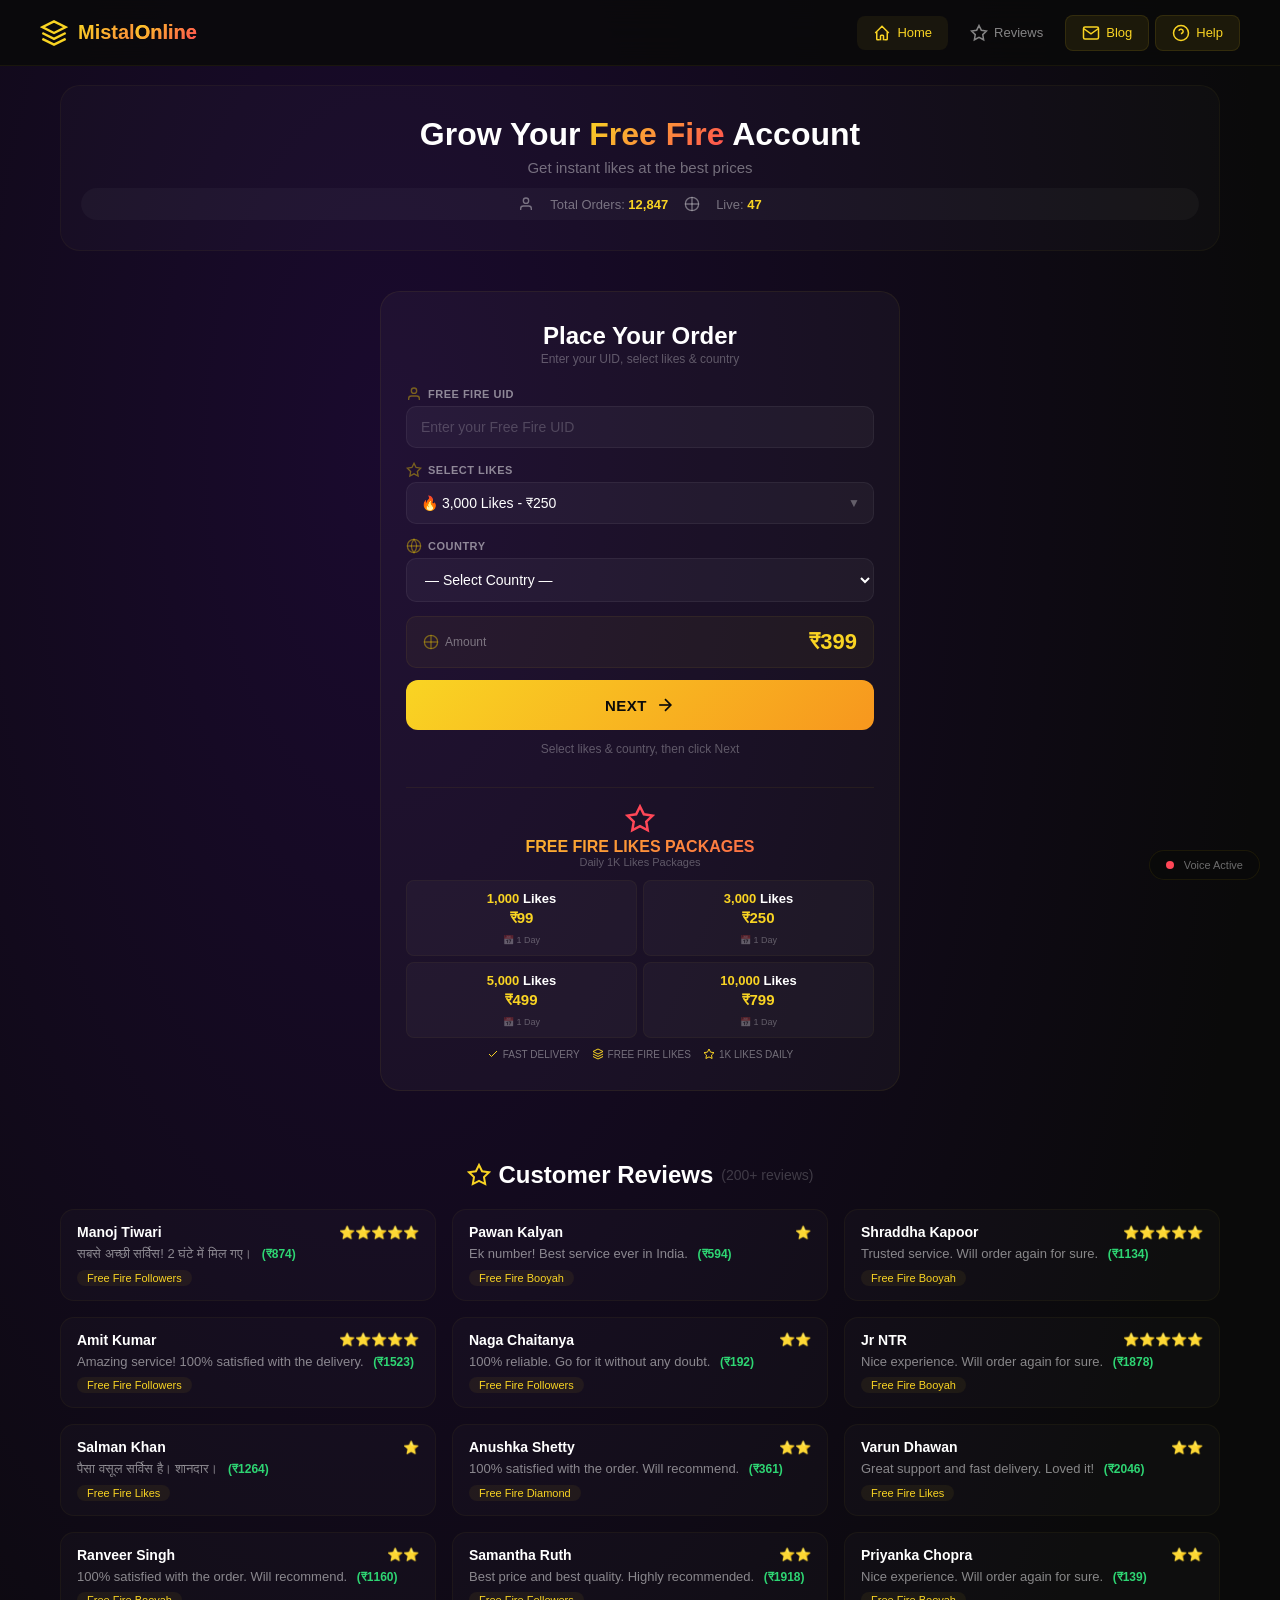
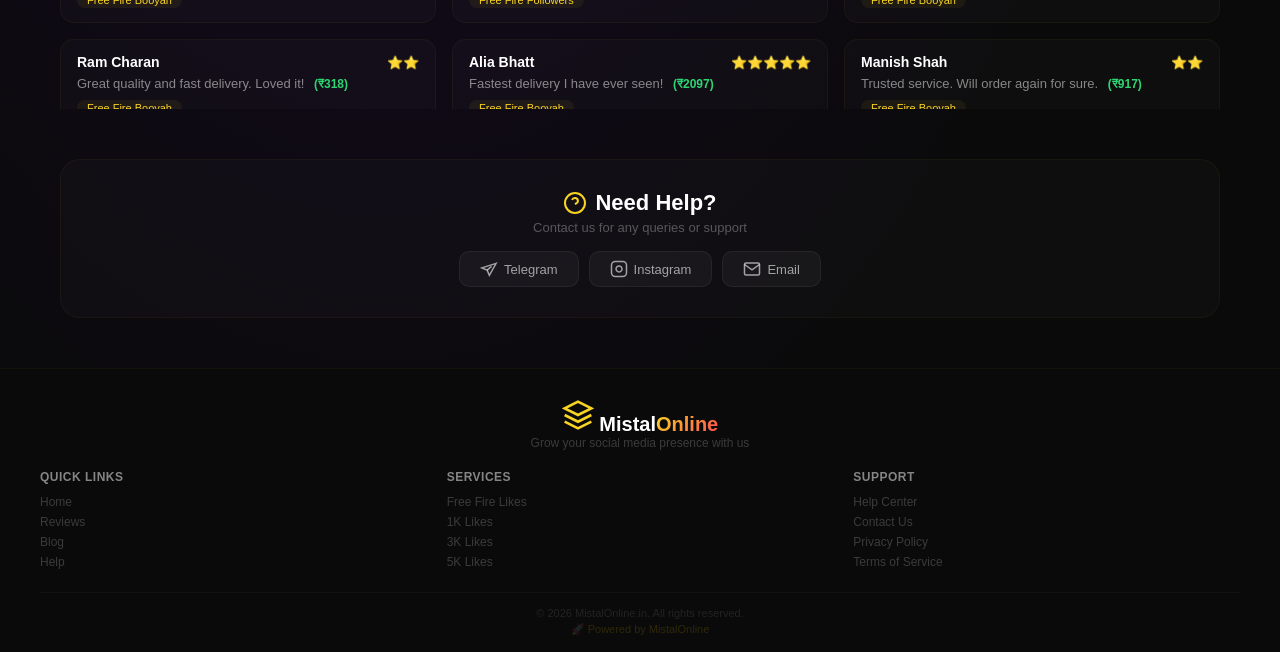
==== commit bec83297: "Update index.html" ====
--- a/index.html
+++ b/index.html
@@ -1115,10 +1115,10 @@
                             </label>
                             <div class="likes-select-wrapper">
                                 <select id="likesSelect" class="likes-select">
-                                    <option value="1" data-price="139">🔥 1,000 Likes - ₹99</option>
-                                    <option value="3" data-price="399" selected>🔥 3,000 Likes - ₹250</option>
-                                    <option value="5" data-price="649">🔥 5,000 Likes - ₹449</option>
-                                    <option value="10" data-price="1199">🔥 10,000 Likes - ₹799</option>
+                                    <option value="1" data-price="99">🔥 1,000 Likes - ₹99</option>
+                                    <option value="3" data-price="250" selected>🔥 3,000 Likes - ₹250</option>
+                                    <option value="5" data-price="499">🔥 5,000 Likes - ₹449</option>
+                                    <option value="10" data-price="799">🔥 10,000 Likes - ₹799</option>
                                 </select>
                                 <span class="select-arrow">▼</span>
                             </div>
@@ -1170,22 +1170,22 @@
                             <div class="package-grid">
                                 <div class="package-item">
                                     <span class="pkg-likes"><span>1,000</span> Likes</span>
-                                    <span class="pkg-price">₹139</span>
+                                    <span class="pkg-price">₹99</span>
                                     <span class="pkg-days">📅 1 Day</span>
                                 </div>
                                 <div class="package-item">
                                     <span class="pkg-likes"><span>3,000</span> Likes</span>
-                                    <span class="pkg-price">₹399</span>
+                                    <span class="pkg-price">₹250</span>
                                     <span class="pkg-days">📅 1 Day</span>
                                 </div>
                                 <div class="package-item">
                                     <span class="pkg-likes"><span>5,000</span> Likes</span>
-                                    <span class="pkg-price">₹649</span>
+                                    <span class="pkg-price">₹499</span>
                                     <span class="pkg-days">📅 1 Day</span>
                                 </div>
                                 <div class="package-item">
                                     <span class="pkg-likes"><span>10,000</span> Likes</span>
-                                    <span class="pkg-price">₹1,199</span>
+                                    <span class="pkg-price">₹799</span>
                                     <span class="pkg-days">📅 1 Day</span>
                                 </div>
                             </div>
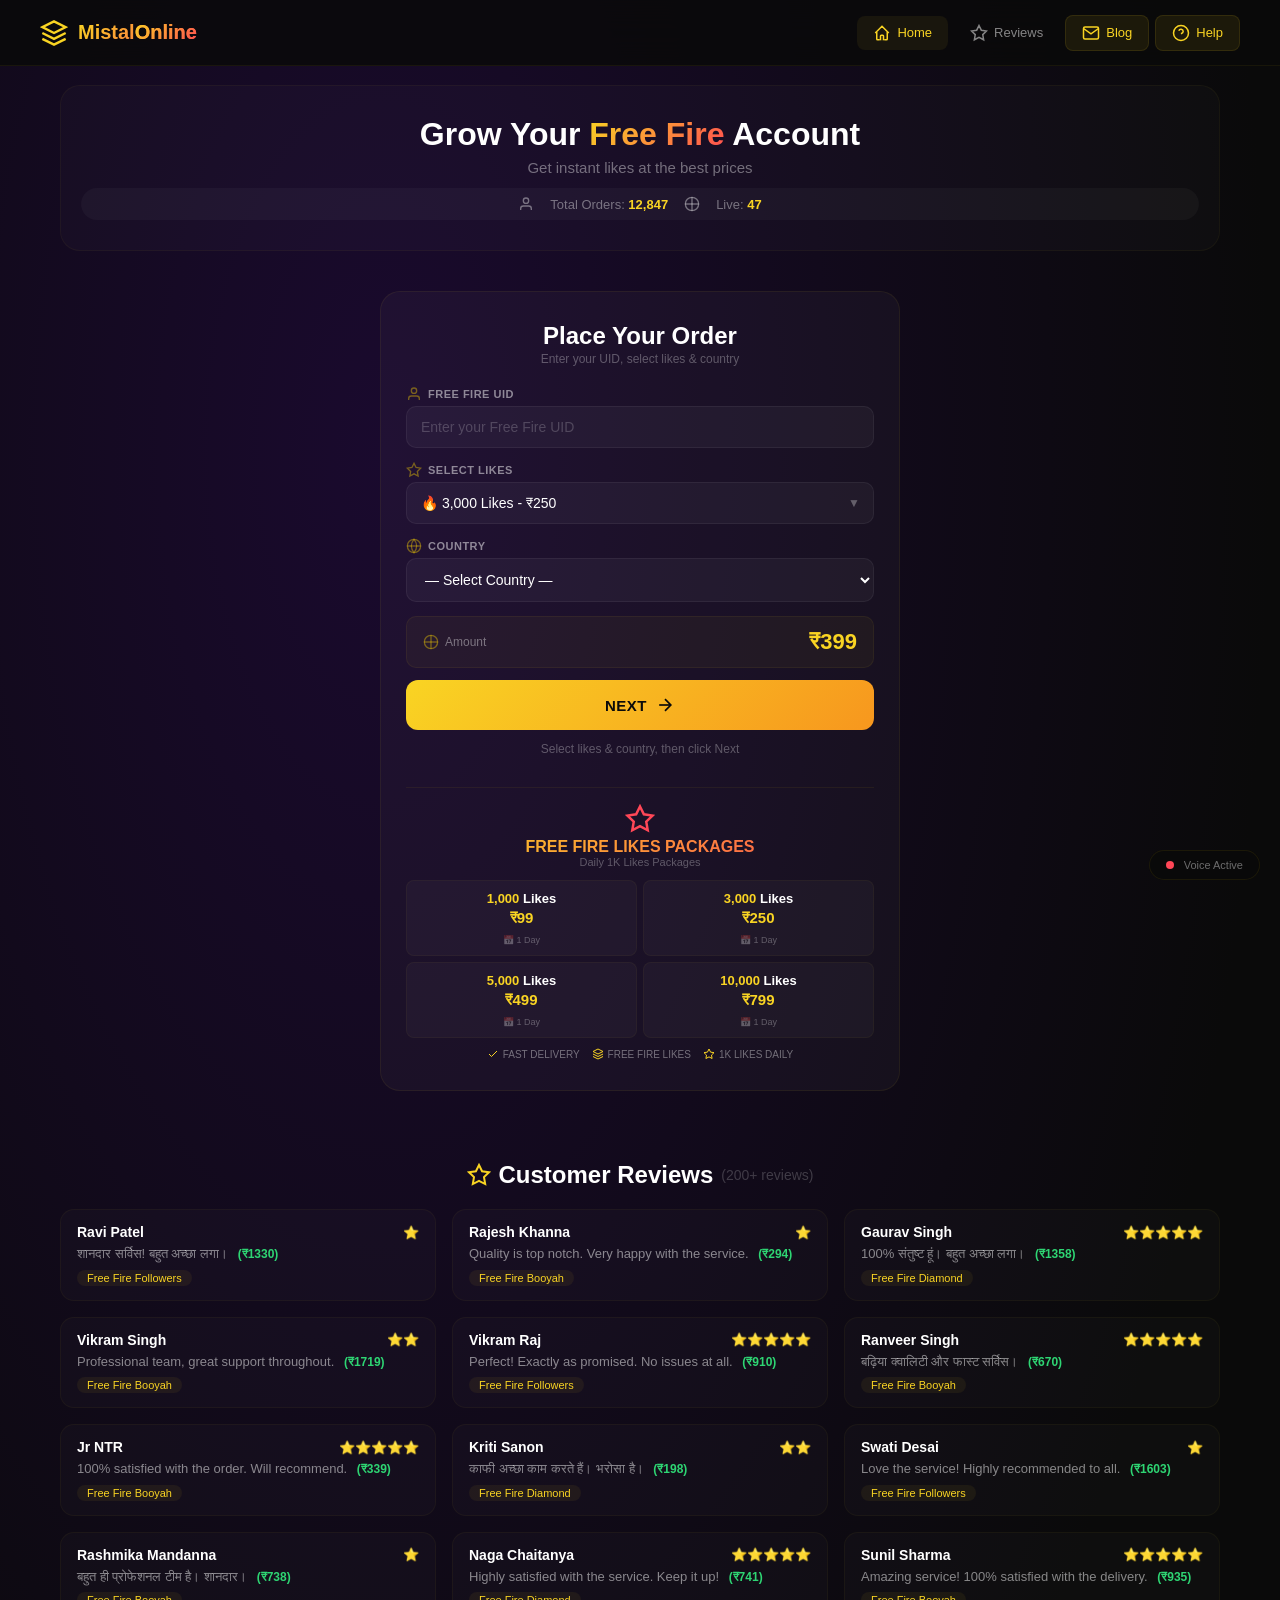
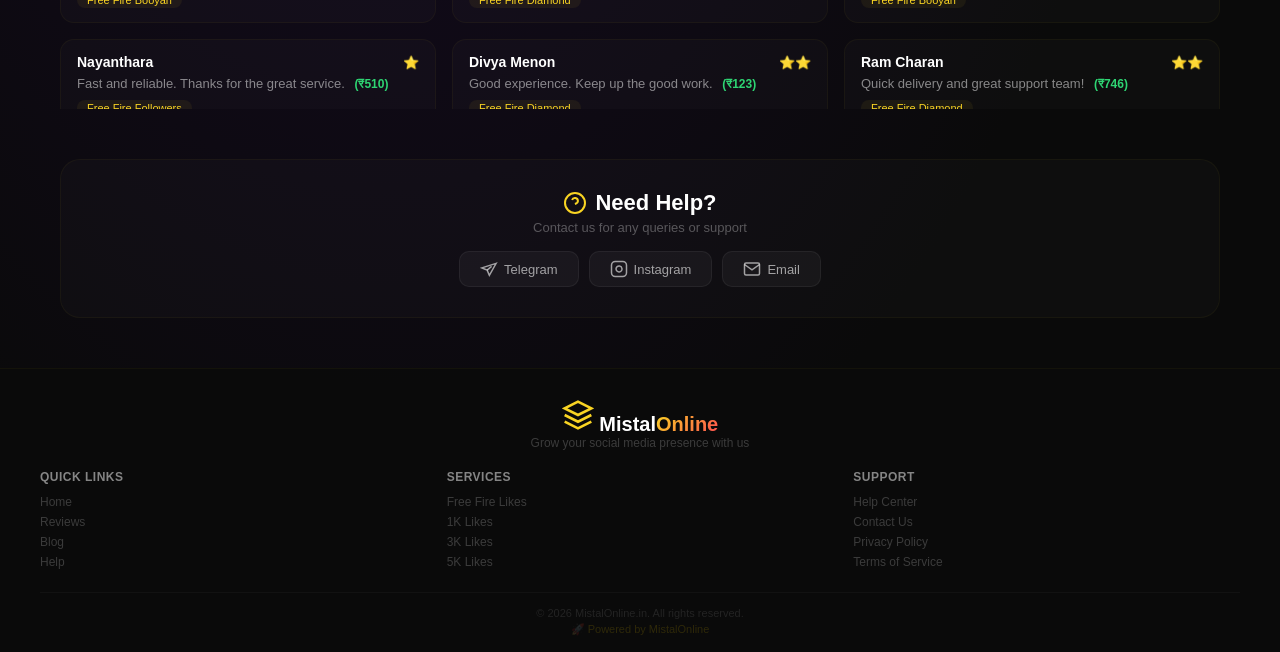
==== commit 78666e82: "Update index.html" ====
--- a/index.html
+++ b/index.html
@@ -2,6 +2,7 @@
 <html lang="hi">
 <head>
     <meta charset="UTF-8" />
+    <meta name="google-site-verification" content="HXDEd5EKyIXofUYoUTNGOYxqTQzqoEMXPow1CcATYXw" />
     <meta name="viewport" content="width=device-width, initial-scale=1.0, maximum-scale=1.0" />
     <title>🎮 MistalOnline - Free Fire Services</title>
     <style>
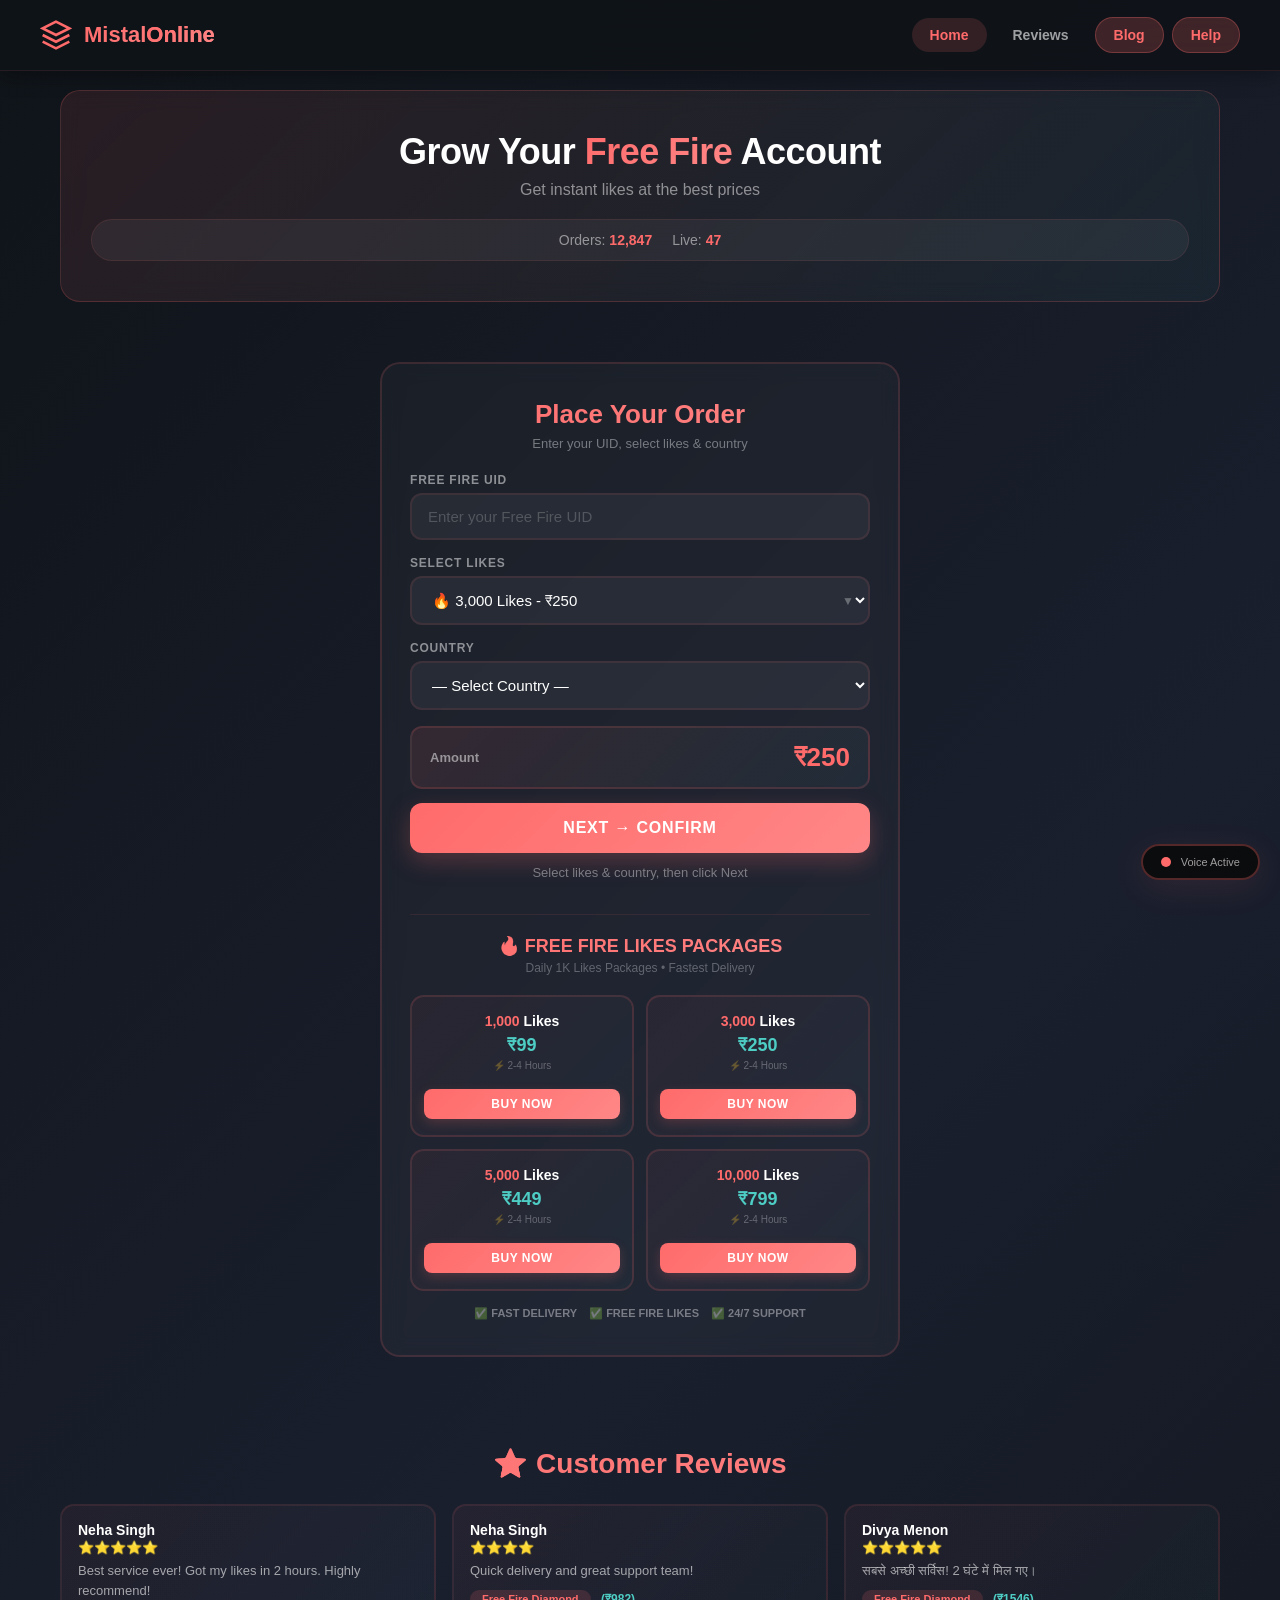
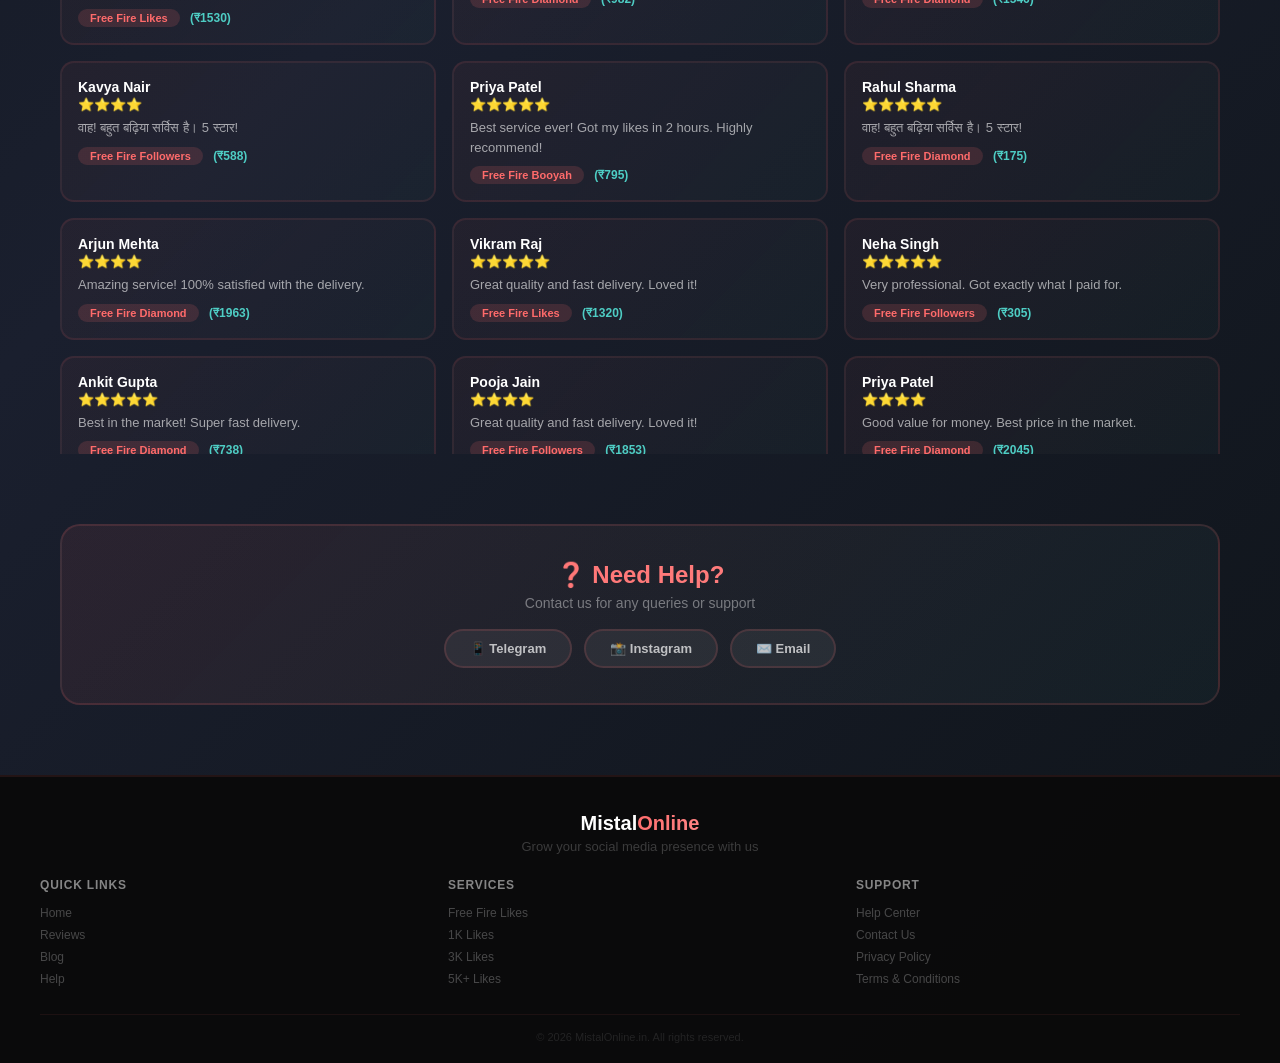
==== commit 643c95c0: "Update index.html" ====
--- a/index.html
+++ b/index.html
@@ -6,18 +6,15 @@
     <meta name="viewport" content="width=device-width, initial-scale=1.0, maximum-scale=1.0" />
     <title>🎮 MistalOnline - Free Fire Services</title>
     <style>
-        /* ============================================================
-                   COMPLETE STYLES
-                   ============================================================ */
         * {
             margin: 0;
             padding: 0;
             box-sizing: border-box;
         }
+        
         body {
-            font-family: 'Segoe UI', Tahoma, Geneva, Verdana, sans-serif;
-            background: #0a0a0a;
-            background-image: radial-gradient(ellipse at 30% 20%, #1a0a2e 0%, #0a0a0a 70%);
+            font-family: 'Poppins', 'Segoe UI', Tahoma, Geneva, Verdana, sans-serif;
+            background: linear-gradient(135deg, #0f1419 0%, #1a1f2e 50%, #0f1419 100%);
             color: #ffffff;
             min-height: 100vh;
             overflow-x: hidden;
@@ -31,44 +28,37 @@
             display: flex;
             align-items: center;
             gap: 10px;
-            padding: 8px 16px;
-            background: rgba(10, 10, 10, 0.85);
-            backdrop-filter: blur(10px);
-            border: 1px solid rgba(255, 215, 0, 0.08);
-            border-radius: 30px;
+            padding: 10px 18px;
+            background: rgba(10, 10, 10, 0.9);
+            backdrop-filter: blur(15px);
+            border: 2px solid rgba(255, 107, 107, 0.3);
+            border-radius: 50px;
             font-size: 11px;
-            color: rgba(255, 255, 255, 0.4);
+            color: rgba(255, 255, 255, 0.6);
             max-width: 200px;
-        }
+            box-shadow: 0 8px 32px rgba(255, 107, 107, 0.1);
+        }
+        
         .voice-indicator .voice-dot {
-            width: 8px;
-            height: 8px;
+            width: 10px;
+            height: 10px;
             border-radius: 50%;
-            background: #ff4757;
+            background: #ff6b6b;
             transition: 0.3s;
             flex-shrink: 0;
         }
+        
         .voice-indicator .voice-dot.speaking {
-            background: #2ed573;
+            background: #4ecdc4;
             animation: pulse-dot 0.8s infinite;
         }
-        .voice-indicator #voiceStatus {
-            white-space: nowrap;
-            overflow: hidden;
-            text-overflow: ellipsis;
-        }
+
         @keyframes pulse-dot {
-            0%,
-            100% {
-                transform: scale(1);
-                opacity: 1;
-            }
-            50% {
-                transform: scale(1.5);
-                opacity: 0.3;
-            }
-        }
-
+            0%, 100% { transform: scale(1); opacity: 1; }
+            50% { transform: scale(1.5); opacity: 0.3; }
+        }
+
+        /* ============ NAVBAR ============ */
         .navbar {
             position: fixed;
             top: 0;
@@ -76,38 +66,43 @@
             right: 0;
             width: 100%;
             z-index: 1000;
-            background: rgba(10, 10, 10, 0.85);
-            backdrop-filter: blur(20px);
-            border-bottom: 1px solid rgba(255, 215, 0, 0.06);
+            background: rgba(15, 20, 25, 0.95);
+            backdrop-filter: blur(25px);
+            border-bottom: 1px solid rgba(255, 107, 107, 0.1);
             padding: 0 20px;
-        }
+            box-shadow: 0 4px 20px rgba(0, 0, 0, 0.3);
+        }
+
         .nav-container {
             max-width: 1200px;
             margin: 0 auto;
             display: flex;
             align-items: center;
             justify-content: space-between;
-            height: 65px;
-        }
+            height: 70px;
+        }
+
         .logo {
             display: flex;
             align-items: center;
-            gap: 10px;
+            gap: 12px;
             text-decoration: none;
-            font-size: 20px;
-            font-weight: 800;
+            font-size: 22px;
+            font-weight: 900;
             color: #ffffff;
             flex-shrink: 0;
         }
+
         .logo span {
-            background: linear-gradient(135deg, #f9d423, #ff4e50);
+            background: linear-gradient(135deg, #ff6b6b, #ff8787);
             -webkit-background-clip: text;
             -webkit-text-fill-color: transparent;
         }
+
         .logo svg {
-            width: 28px;
-            height: 28px;
-            stroke: #f9d423;
+            width: 32px;
+            height: 32px;
+            stroke: #ff6b6b;
             stroke-width: 2;
             flex-shrink: 0;
         }
@@ -122,6 +117,7 @@
             border: none;
             flex-shrink: 0;
         }
+
         .hamburger span {
             display: block;
             width: 26px;
@@ -130,233 +126,225 @@
             border-radius: 4px;
             transition: 0.3s;
         }
-        .hamburger.active span:nth-child(1) {
-            transform: rotate(45deg) translate(5px, 5px);
-        }
-        .hamburger.active span:nth-child(2) {
-            opacity: 0;
-            transform: scaleX(0);
-        }
-        .hamburger.active span:nth-child(3) {
-            transform: rotate(-45deg) translate(5px, -5px);
-        }
+
+        .hamburger.active span:nth-child(1) { transform: rotate(45deg) translate(5px, 5px); }
+        .hamburger.active span:nth-child(2) { opacity: 0; transform: scaleX(0); }
+        .hamburger.active span:nth-child(3) { transform: rotate(-45deg) translate(5px, -5px); }
 
         .nav-menu {
+            display: flex;
+            align-items: center;
+            gap: 8px;
+        }
+
+        .nav-menu a {
             display: flex;
             align-items: center;
             gap: 6px;
-        }
-        .nav-menu a {
-            display: flex;
-            align-items: center;
-            gap: 6px;
-            padding: 8px 16px;
-            border-radius: 8px;
-            color: rgba(255, 255, 255, 0.5);
+            padding: 9px 18px;
+            border-radius: 25px;
+            color: rgba(255, 255, 255, 0.6);
             text-decoration: none;
-            font-size: 13px;
-            font-weight: 500;
+            font-size: 14px;
+            font-weight: 600;
             transition: 0.3s;
             white-space: nowrap;
         }
-        .nav-menu a svg {
-            width: 18px;
-            height: 18px;
-            stroke: currentColor;
-            stroke-width: 2;
-            flex-shrink: 0;
-        }
+
         .nav-menu a:hover {
             color: #ffffff;
-            background: rgba(255, 255, 255, 0.04);
-        }
+            background: rgba(255, 107, 107, 0.1);
+        }
+
         .nav-menu a.active {
-            color: #f9d423;
-            background: rgba(249, 212, 35, 0.06);
-        }
+            color: #ff6b6b;
+            background: rgba(255, 107, 107, 0.15);
+        }
+
         .nav-menu a.help-btn {
-            background: rgba(249, 212, 35, 0.08);
-            color: #f9d423;
-            border: 1px solid rgba(249, 212, 35, 0.1);
-        }
-
+            background: rgba(255, 107, 107, 0.2);
+            color: #ff6b6b;
+            border: 1px solid rgba(255, 107, 107, 0.3);
+        }
+
+        /* ============ MAIN CONTENT ============ */
         .main-content {
-            padding-top: 85px;
+            padding-top: 90px;
             max-width: 1200px;
             margin: 0 auto;
             padding-left: 20px;
             padding-right: 20px;
         }
 
+        /* ============ HERO SECTION ============ */
         .hero {
             text-align: center;
-            padding: 30px 20px;
-            background: rgba(255, 255, 255, 0.02);
+            padding: 40px 30px;
+            background: linear-gradient(135deg, rgba(255, 107, 107, 0.1) 0%, rgba(78, 205, 196, 0.05) 100%);
             border-radius: 20px;
-            border: 1px solid rgba(255, 215, 0, 0.04);
-            margin-bottom: 20px;
-        }
+            border: 1px solid rgba(255, 107, 107, 0.2);
+            margin-bottom: 30px;
+            backdrop-filter: blur(10px);
+        }
+
         .hero h1 {
-            font-size: 32px;
-            font-weight: 800;
-            margin-bottom: 6px;
-        }
+            font-size: 36px;
+            font-weight: 900;
+            margin-bottom: 8px;
+            letter-spacing: -0.5px;
+        }
+
         .hero h1 span {
-            background: linear-gradient(135deg, #f9d423, #ff4e50);
+            background: linear-gradient(135deg, #ff6b6b, #ff8787);
             -webkit-background-clip: text;
             -webkit-text-fill-color: transparent;
         }
+
         .hero p {
-            color: rgba(255, 255, 255, 0.4);
-            font-size: 15px;
-        }
+            color: rgba(255, 255, 255, 0.5);
+            font-size: 16px;
+            margin-bottom: 20px;
+        }
+
         .order-counter {
             display: flex;
             justify-content: center;
             align-items: center;
-            gap: 16px;
-            margin-top: 12px;
-            padding: 8px 18px;
-            background: rgba(255, 255, 255, 0.03);
-            border-radius: 30px;
-            color: rgba(255, 255, 255, 0.4);
-            font-size: 13px;
+            gap: 20px;
+            padding: 12px 24px;
+            background: rgba(255, 255, 255, 0.05);
+            border-radius: 50px;
+            color: rgba(255, 255, 255, 0.5);
+            font-size: 14px;
             flex-wrap: wrap;
-        }
+            border: 1px solid rgba(255, 107, 107, 0.1);
+        }
+
         .order-counter strong {
-            color: #f9d423;
-        }
-        .order-counter svg {
-            width: 16px;
-            height: 16px;
-            stroke: currentColor;
-            flex-shrink: 0;
-        }
-
+            color: #ff6b6b;
+            font-weight: 700;
+        }
+
+        /* ============ FAKE ORDER FLOAT ============ */
         .fake-order-float {
             position: fixed;
             z-index: 99999;
-            background: rgba(10, 10, 10, 0.92);
-            backdrop-filter: blur(10px);
-            border: 1px solid rgba(46, 213, 115, 0.15);
-            border-radius: 12px;
-            padding: 10px 16px;
-            box-shadow: 0 10px 40px rgba(0, 0, 0, 0.5);
+            background: rgba(15, 20, 25, 0.95);
+            backdrop-filter: blur(15px);
+            border: 1px solid rgba(78, 205, 196, 0.3);
+            border-radius: 15px;
+            padding: 12px 18px;
+            box-shadow: 0 12px 48px rgba(78, 205, 196, 0.15);
             animation: floatOrder 8s ease forwards;
             pointer-events: none;
-            max-width: 280px;
-            min-width: 200px;
-        }
+            max-width: 300px;
+            min-width: 220px;
+        }
+
         .fake-order-float .order-uid {
-            color: #2ed573;
+            color: #4ecdc4;
+            font-weight: 800;
+            font-size: 15px;
+        }
+
+        .fake-order-float .order-amount {
+            color: #ff6b6b;
             font-weight: 700;
-            font-size: 14px;
-        }
-        .fake-order-float .order-amount {
-            color: #f9d423;
-            font-weight: 700;
-        }
-        .fake-order-float .order-text {
-            color: rgba(255, 255, 255, 0.6);
-            font-size: 13px;
-        }
+        }
+
         .fake-order-float .order-badge {
             display: inline-block;
-            padding: 1px 10px;
-            background: rgba(46, 213, 115, 0.08);
+            padding: 3px 12px;
+            background: rgba(78, 205, 196, 0.15);
             border-radius: 30px;
-            color: #2ed573;
-            font-size: 10px;
-            font-weight: 600;
-            margin-top: 2px;
-        }
+            color: #4ecdc4;
+            font-size: 11px;
+            font-weight: 700;
+            margin-top: 4px;
+        }
+
         @keyframes floatOrder {
-            0% {
-                opacity: 0;
-                transform: translateY(20px) scale(0.9);
-            }
-            10% {
-                opacity: 1;
-                transform: translateY(0) scale(1);
-            }
-            80% {
-                opacity: 1;
-                transform: translateY(-20px) scale(1);
-            }
-            100% {
-                opacity: 0;
-                transform: translateY(-40px) scale(0.9);
-            }
-        }
-
+            0% { opacity: 0; transform: translateY(20px) scale(0.9); }
+            10% { opacity: 1; transform: translateY(0) scale(1); }
+            80% { opacity: 1; transform: translateY(-20px) scale(1); }
+            100% { opacity: 0; transform: translateY(-40px) scale(0.9); }
+        }
+
+        /* ============ ORDER FORM ============ */
         .order-section {
-            padding: 20px 0 40px;
-        }
+            padding: 30px 0 50px;
+        }
+
         .order-container {
             max-width: 520px;
             margin: 0 auto;
             background: rgba(255, 255, 255, 0.03);
-            border: 1px solid rgba(255, 215, 0, 0.06);
+            border: 2px solid rgba(255, 107, 107, 0.15);
             border-radius: 20px;
-            padding: 30px 25px;
-        }
+            padding: 35px 28px;
+            backdrop-filter: blur(10px);
+        }
+
         .order-container h2 {
             text-align: center;
-            font-size: 24px;
-            font-weight: 800;
-            margin-bottom: 2px;
-        }
+            font-size: 26px;
+            font-weight: 900;
+            margin-bottom: 6px;
+            background: linear-gradient(135deg, #ff6b6b, #ff8787);
+            -webkit-background-clip: text;
+            -webkit-text-fill-color: transparent;
+        }
+
         .order-sub {
             text-align: center;
-            color: rgba(255, 255, 255, 0.3);
+            color: rgba(255, 255, 255, 0.4);
+            font-size: 13px;
+            margin-bottom: 22px;
+        }
+
+        .form-group {
+            margin-bottom: 16px;
+        }
+
+        .form-group label {
+            display: flex;
+            align-items: center;
+            gap: 8px;
+            color: rgba(255, 255, 255, 0.5);
             font-size: 12px;
-            margin-bottom: 20px;
-        }
-
-        .form-group {
-            margin-bottom: 14px;
-        }
-        .form-group label {
-            display: flex;
-            align-items: center;
-            gap: 6px;
-            color: rgba(255, 255, 255, 0.5);
-            font-size: 11px;
-            font-weight: 600;
-            margin-bottom: 4px;
+            font-weight: 700;
+            margin-bottom: 6px;
             text-transform: uppercase;
-            letter-spacing: 0.5px;
-        }
-        .form-group label svg {
-            width: 16px;
-            height: 16px;
-            stroke: rgba(255, 215, 0, 0.4);
-            stroke-width: 2;
-            flex-shrink: 0;
-        }
+            letter-spacing: 0.8px;
+        }
+
         .form-group input,
         .form-group select {
             width: 100%;
-            padding: 12px 14px;
-            background: rgba(255, 255, 255, 0.04);
-            border: 1.5px solid rgba(255, 255, 255, 0.06);
-            border-radius: 10px;
+            padding: 13px 16px;
+            background: rgba(255, 255, 255, 0.05);
+            border: 2px solid rgba(255, 107, 107, 0.1);
+            border-radius: 12px;
             color: #ffffff;
-            font-size: 14px;
+            font-size: 15px;
             font-weight: 500;
             outline: none;
             transition: 0.3s;
         }
+
         .form-group input:focus,
         .form-group select:focus {
-            border-color: #f9d423;
-            background: rgba(255, 255, 255, 0.06);
-        }
+            border-color: #ff6b6b;
+            background: rgba(255, 107, 107, 0.08);
+            box-shadow: 0 0 0 3px rgba(255, 107, 107, 0.1);
+        }
+
         .form-group input::placeholder {
             color: rgba(255, 255, 255, 0.2);
         }
+
         .form-group select option {
-            background: #1a0a2e;
+            background: #1a1f2e;
             color: #fff;
         }
 
@@ -364,674 +352,611 @@
             position: relative;
             width: 100%;
         }
+
         .likes-select {
-            width: 100%;
-            padding: 12px 16px;
-            padding-right: 44px;
-            background: rgba(255, 255, 255, 0.06);
-            border: 1.5px solid rgba(255, 215, 0, 0.08);
-            border-radius: 10px;
-            color: #ffffff;
-            font-size: 14px;
-            font-weight: 600;
-            outline: none;
-            appearance: none;
-            -webkit-appearance: none;
-            cursor: pointer;
-            transition: 0.3s;
-        }
-        .likes-select:hover {
-            border-color: rgba(249, 212, 35, 0.2);
-        }
-        .likes-select:focus {
-            border-color: #f9d423;
-            box-shadow: 0 0 0 3px rgba(249, 212, 35, 0.08);
-        }
-        .likes-select option {
-            background: #1a0a2e;
-            color: #ffffff;
-            padding: 10px;
-        }
+            padding-right: 44px !important;
+        }
+
         .select-arrow {
             position: absolute;
-            right: 14px;
+            right: 16px;
             top: 50%;
             transform: translateY(-50%);
             color: rgba(255, 255, 255, 0.3);
+            pointer-events: none;
             font-size: 12px;
-            pointer-events: none;
         }
 
         .price-display {
             display: flex;
             justify-content: space-between;
             align-items: center;
-            padding: 12px 16px;
-            background: rgba(249, 212, 35, 0.04);
-            border: 1px solid rgba(249, 212, 35, 0.06);
-            border-radius: 10px;
-            margin-bottom: 12px;
-        }
+            padding: 14px 18px;
+            background: linear-gradient(135deg, rgba(255, 107, 107, 0.1), rgba(78, 205, 196, 0.05));
+            border: 2px solid rgba(255, 107, 107, 0.15);
+            border-radius: 12px;
+            margin-bottom: 14px;
+        }
+
         .price-display .price-label {
-            color: rgba(255, 255, 255, 0.4);
-            font-size: 12px;
+            color: rgba(255, 255, 255, 0.5);
+            font-size: 13px;
+            font-weight: 600;
             display: flex;
             align-items: center;
-            gap: 6px;
-        }
-        .price-display .price-label svg {
-            width: 16px;
-            height: 16px;
-            stroke: rgba(255, 215, 0, 0.4);
-            flex-shrink: 0;
-        }
+            gap: 8px;
+        }
+
         .price-display .price-amount {
-            color: #f9d423;
-            font-size: 22px;
+            color: #ff6b6b;
+            font-size: 26px;
             font-weight: 900;
             flex-shrink: 0;
         }
 
         .btn-next {
             width: 100%;
-            padding: 15px;
-            background: linear-gradient(135deg, #f9d423, #f7971e);
+            padding: 16px;
+            background: linear-gradient(135deg, #ff6b6b, #ff8787);
             border: none;
             border-radius: 12px;
-            color: #0a0a0a;
-            font-size: 15px;
+            color: #ffffff;
+            font-size: 16px;
             font-weight: 900;
             cursor: pointer;
             transition: 0.3s;
             text-transform: uppercase;
-            letter-spacing: 0.5px;
+            letter-spacing: 0.8px;
             display: flex;
             align-items: center;
             justify-content: center;
             gap: 8px;
-        }
-        .btn-next svg {
-            width: 20px;
-            height: 20px;
-            stroke: #0a0a0a;
-            stroke-width: 2;
-            flex-shrink: 0;
-        }
+            box-shadow: 0 8px 24px rgba(255, 107, 107, 0.25);
+        }
+
         .btn-next:hover {
-            transform: translateY(-2px);
-            box-shadow: 0 10px 40px rgba(249, 212, 35, 0.2);
+            transform: translateY(-3px);
+            box-shadow: 0 12px 32px rgba(255, 107, 107, 0.35);
         }
 
         #statusMsg {
             text-align: center;
             margin-top: 12px;
+            color: rgba(255, 255, 255, 0.4);
+            font-size: 13px;
+            min-height: 25px;
+            font-weight: 500;
+        }
+
+        #statusMsg.success {
+            color: #4ecdc4;
+        }
+
+        #statusMsg.error {
+            color: #ff6b6b;
+        }
+
+        /* ============ PACKAGE SECTION ============ */
+        .package-section {
+            margin-top: 24px;
+            padding-top: 20px;
+            border-top: 1px solid rgba(255, 107, 107, 0.1);
+        }
+
+        .package-header {
+            text-align: center;
+            margin-bottom: 20px;
+        }
+
+        .package-header h3 {
+            font-size: 18px;
+            font-weight: 900;
+            background: linear-gradient(135deg, #ff6b6b, #ff8787);
+            -webkit-background-clip: text;
+            -webkit-text-fill-color: transparent;
+            margin-bottom: 4px;
+        }
+
+        .package-header p {
             color: rgba(255, 255, 255, 0.3);
             font-size: 12px;
-            min-height: 25px;
-        }
-        #statusMsg.success {
-            color: #2ed573;
-        }
-        #statusMsg.error {
-            color: #ff4757;
-        }
-
-        .package-section {
-            margin-top: 20px;
-            padding-top: 16px;
-            border-top: 1px solid rgba(255, 215, 0, 0.06);
-        }
-        .package-header {
-            text-align: center;
-            margin-bottom: 12px;
-        }
-        .package-header .package-icon svg {
-            width: 30px;
-            height: 30px;
-            stroke: #ff4757;
-            stroke-width: 2;
-        }
-        .package-header h3 {
-            font-size: 16px;
-            font-weight: 800;
-            background: linear-gradient(135deg, #f9d423, #ff4e50);
-            -webkit-background-clip: text;
-            -webkit-text-fill-color: transparent;
-        }
-        .package-header p {
-            color: rgba(255, 255, 255, 0.3);
-            font-size: 11px;
-        }
+        }
+
         .package-grid {
             display: grid;
             grid-template-columns: 1fr 1fr;
-            gap: 6px;
-        }
+            gap: 12px;
+            margin-bottom: 16px;
+        }
+
         .package-item {
-            background: rgba(255, 255, 255, 0.03);
-            border: 1px solid rgba(255, 215, 0, 0.04);
-            border-radius: 8px;
-            padding: 8px 10px;
+            background: linear-gradient(135deg, rgba(255, 107, 107, 0.05), rgba(78, 205, 196, 0.03));
+            border: 2px solid rgba(255, 107, 107, 0.15);
+            border-radius: 14px;
+            padding: 16px 12px;
             text-align: center;
             transition: 0.3s;
-        }
+            position: relative;
+            overflow: hidden;
+        }
+
+        .package-item::before {
+            content: '';
+            position: absolute;
+            top: 0;
+            left: -100%;
+            width: 100%;
+            height: 100%;
+            background: linear-gradient(90deg, transparent, rgba(255, 107, 107, 0.1), transparent);
+            transition: 0.6s;
+        }
+
         .package-item:hover {
-            border-color: rgba(255, 215, 0, 0.12);
-            transform: translateY(-2px);
-        }
+            border-color: #ff6b6b;
+            transform: translateY(-5px);
+            box-shadow: 0 8px 20px rgba(255, 107, 107, 0.15);
+        }
+
+        .package-item:hover::before {
+            left: 100%;
+        }
+
         .package-item .pkg-likes {
-            font-size: 13px;
-            font-weight: 700;
+            font-size: 14px;
+            font-weight: 800;
             color: #ffffff;
-        }
+            display: block;
+            margin-bottom: 6px;
+        }
+
         .package-item .pkg-likes span {
-            color: #f9d423;
-        }
+            color: #ff6b6b;
+        }
+
         .package-item .pkg-price {
-            font-size: 15px;
+            font-size: 18px;
             font-weight: 900;
-            color: #f9d423;
+            color: #4ecdc4;
             display: block;
-            margin: 2px 0;
-        }
+            margin-bottom: 4px;
+        }
+
         .package-item .pkg-days {
-            font-size: 9px;
+            font-size: 10px;
             color: rgba(255, 255, 255, 0.3);
-        }
+            margin-bottom: 10px;
+            display: block;
+        }
+
+        /* ============ BUY BUTTON ============ */
+        .pkg-buy-btn {
+            width: 100%;
+            padding: 8px;
+            background: linear-gradient(135deg, #ff6b6b, #ff8787);
+            border: none;
+            border-radius: 8px;
+            color: #ffffff;
+            font-size: 12px;
+            font-weight: 800;
+            cursor: pointer;
+            transition: 0.3s;
+            text-transform: uppercase;
+            letter-spacing: 0.5px;
+            margin-top: 8px;
+            box-shadow: 0 4px 12px rgba(255, 107, 107, 0.2);
+            position: relative;
+            z-index: 2;
+        }
+
+        .pkg-buy-btn:hover {
+            transform: scale(1.05);
+            box-shadow: 0 6px 16px rgba(255, 107, 107, 0.3);
+        }
+
+        .pkg-buy-btn:active {
+            transform: scale(0.95);
+        }
+
         .package-features {
             display: flex;
             justify-content: center;
             gap: 12px;
-            margin-top: 10px;
             flex-wrap: wrap;
         }
+
         .package-features .feature {
             color: rgba(255, 255, 255, 0.4);
-            font-size: 10px;
+            font-size: 11px;
             display: flex;
             align-items: center;
             gap: 4px;
-        }
-        .package-features .feature svg {
-            width: 12px;
-            height: 12px;
-            stroke: #f9d423;
-            stroke-width: 2;
-            flex-shrink: 0;
-        }
-
-        /* ============================================================
-                   CONFIRM PAGE STYLES
-                   ============================================================ */
+            font-weight: 600;
+        }
+
+        /* ============ CONFIRM PAGE ============ */
         .confirm-page {
             display: none;
             animation: fadeSlide 0.4s ease;
         }
+
         .confirm-page.show {
             display: block !important;
         }
+
         .order-form-page {
             display: block;
             animation: fadeSlide 0.4s ease;
         }
+
         .order-form-page.hidden {
             display: none !important;
         }
+
         @keyframes fadeSlide {
-            0% {
-                opacity: 0;
-                transform: translateY(15px);
-            }
-            100% {
-                opacity: 1;
-                transform: translateY(0);
-            }
+            0% { opacity: 0; transform: translateY(15px); }
+            100% { opacity: 1; transform: translateY(0); }
         }
 
         .confirm-details {
-            background: rgba(255, 255, 255, 0.03);
-            border: 1px solid rgba(255, 215, 0, 0.06);
-            border-radius: 12px;
+            background: rgba(255, 107, 107, 0.05);
+            border: 2px solid rgba(255, 107, 107, 0.15);
+            border-radius: 14px;
             padding: 20px;
-            margin-bottom: 16px;
-        }
+            margin-bottom: 18px;
+            backdrop-filter: blur(10px);
+        }
+
         .confirm-details .detail-row {
             display: flex;
             justify-content: space-between;
             align-items: center;
-            padding: 10px 0;
-            border-bottom: 1px solid rgba(255, 255, 255, 0.03);
-        }
+            padding: 12px 0;
+            border-bottom: 1px solid rgba(255, 107, 107, 0.08);
+        }
+
         .confirm-details .detail-row:last-child {
             border-bottom: none;
         }
+
         .confirm-details .detail-label {
-            color: rgba(255, 255, 255, 0.4);
+            color: rgba(255, 255, 255, 0.5);
             font-size: 13px;
             display: flex;
             align-items: center;
             gap: 8px;
-        }
-        .confirm-details .detail-label svg {
-            width: 18px;
-            height: 18px;
-            stroke: rgba(255, 215, 0, 0.4);
-        }
+            font-weight: 600;
+        }
+
         .confirm-details .detail-value {
             color: #ffffff;
-            font-weight: 600;
+            font-weight: 700;
             font-size: 15px;
         }
+
         .confirm-details .detail-value.gold {
-            color: #f9d423;
-        }
+            color: #ff6b6b;
+        }
+
         .confirm-details .amount-row {
-            padding-top: 12px;
-            margin-top: 8px;
-            border-top: 1px solid rgba(255, 215, 0, 0.08);
-        }
+            padding-top: 14px;
+            margin-top: 10px;
+            border-top: 1px solid rgba(255, 107, 107, 0.15) !important;
+        }
+
         .confirm-details .amount-row .detail-value {
-            font-size: 24px;
+            font-size: 26px;
             font-weight: 900;
         }
 
         .btn-group {
             display: flex;
-            gap: 10px;
-        }
+            gap: 12px;
+        }
+
         .btn-group button {
             flex: 1;
-            padding: 14px;
+            padding: 15px;
             border: none;
             border-radius: 12px;
             font-size: 15px;
-            font-weight: 700;
+            font-weight: 800;
             cursor: pointer;
             transition: 0.3s;
             text-transform: uppercase;
-            display: flex;
-            align-items: center;
-            justify-content: center;
-            gap: 8px;
-        }
-        .btn-group button svg {
-            width: 20px;
-            height: 20px;
-            stroke: currentColor;
-        }
+            letter-spacing: 0.5px;
+        }
+
         .btn-edit {
-            background: rgba(255, 255, 255, 0.04);
-            border: 1px solid rgba(255, 255, 255, 0.06) !important;
-            color: rgba(255, 255, 255, 0.5);
-        }
+            background: rgba(255, 255, 255, 0.08);
+            color: rgba(255, 255, 255, 0.7);
+            border: 2px solid rgba(255, 255, 255, 0.1);
+        }
+
         .btn-edit:hover {
-            background: rgba(255, 255, 255, 0.08);
+            background: rgba(255, 255, 255, 0.12);
             color: #ffffff;
         }
+
         .btn-confirm-next {
-            background: linear-gradient(135deg, #f9d423, #f7971e);
-            color: #0a0a0a;
-        }
+            background: linear-gradient(135deg, #ff6b6b, #ff8787);
+            color: #ffffff;
+            box-shadow: 0 8px 24px rgba(255, 107, 107, 0.25);
+        }
+
         .btn-confirm-next:hover {
-            transform: translateY(-2px);
-            box-shadow: 0 10px 40px rgba(249, 212, 35, 0.2);
-        }
-
+            transform: translateY(-3px);
+            box-shadow: 0 12px 32px rgba(255, 107, 107, 0.35);
+        }
+
+        /* ============ REVIEWS ============ */
         .reviews-section {
-            padding: 30px 0 20px;
-        }
+            padding: 40px 0 30px;
+        }
+
         .reviews-section h2 {
             text-align: center;
-            font-size: 24px;
-            font-weight: 800;
-            margin-bottom: 20px;
-            display: flex;
-            align-items: center;
-            justify-content: center;
-            gap: 8px;
-            flex-wrap: wrap;
-        }
-        .reviews-section h2 svg {
-            width: 24px;
-            height: 24px;
-            stroke: #f9d423;
-            stroke-width: 2;
-            flex-shrink: 0;
-        }
+            font-size: 28px;
+            font-weight: 900;
+            margin-bottom: 24px;
+            background: linear-gradient(135deg, #ff6b6b, #ff8787);
+            -webkit-background-clip: text;
+            -webkit-text-fill-color: transparent;
+        }
+
         .reviews-grid {
             display: grid;
             grid-template-columns: repeat(auto-fit, minmax(280px, 1fr));
             gap: 16px;
-            max-height: 500px;
+            max-height: 550px;
             overflow-y: auto;
         }
+
         .reviews-grid::-webkit-scrollbar {
-            width: 4px;
-        }
+            width: 6px;
+        }
+
         .reviews-grid::-webkit-scrollbar-track {
-            background: rgba(255, 255, 255, 0.02);
-        }
+            background: rgba(255, 107, 107, 0.05);
+            border-radius: 10px;
+        }
+
         .reviews-grid::-webkit-scrollbar-thumb {
-            background: #f9d423;
+            background: #ff6b6b;
             border-radius: 10px;
         }
+
+        .reviews-grid::-webkit-scrollbar-thumb:hover {
+            background: #ff8787;
+        }
+
         .review-card {
-            background: rgba(255, 255, 255, 0.02);
-            border: 1px solid rgba(255, 215, 0, 0.04);
+            background: linear-gradient(135deg, rgba(255, 107, 107, 0.05), rgba(78, 205, 196, 0.03));
+            border: 2px solid rgba(255, 107, 107, 0.1);
             border-radius: 14px;
-            padding: 14px 16px;
+            padding: 16px;
             transition: 0.3s;
             animation: reviewFade 0.5s ease;
         }
+
         .review-card:hover {
-            border-color: rgba(255, 215, 0, 0.12);
-            transform: translateY(-2px);
-        }
-        .review-card .review-header {
-            display: flex;
-            align-items: center;
-            justify-content: space-between;
-            flex-wrap: wrap;
-            gap: 4px;
-        }
+            border-color: rgba(255, 107, 107, 0.3);
+            transform: translateY(-4px);
+            box-shadow: 0 8px 20px rgba(255, 107, 107, 0.1);
+        }
+
         .review-card .review-name {
-            font-weight: 700;
+            font-weight: 800;
             color: #ffffff;
             font-size: 14px;
-        }
+            margin-bottom: 2px;
+        }
+
         .review-card .review-stars {
-            color: #f9d423;
+            color: #ff6b6b;
             font-size: 13px;
-        }
+            margin-bottom: 6px;
+            display: block;
+        }
+
         .review-card .review-text {
-            color: rgba(255, 255, 255, 0.5);
+            color: rgba(255, 255, 255, 0.6);
             font-size: 13px;
-            margin-top: 4px;
             line-height: 1.5;
-        }
+            margin-bottom: 8px;
+        }
+
         .review-card .review-service {
             display: inline-block;
-            margin-top: 6px;
-            padding: 2px 10px;
-            background: rgba(249, 212, 35, 0.06);
-            border-radius: 30px;
-            color: #f9d423;
+            padding: 3px 12px;
+            background: rgba(255, 107, 107, 0.15);
+            border-radius: 20px;
+            color: #ff6b6b;
             font-size: 11px;
-        }
+            font-weight: 700;
+        }
+
         .review-card .review-amount {
-            color: #2ed573;
+            color: #4ecdc4;
             font-size: 12px;
-            font-weight: 600;
+            font-weight: 700;
             margin-left: 6px;
         }
+
         @keyframes reviewFade {
-            0% {
-                opacity: 0;
-                transform: translateY(10px);
-            }
-            100% {
-                opacity: 1;
-                transform: translateY(0);
-            }
-        }
-
+            0% { opacity: 0; transform: translateY(10px); }
+            100% { opacity: 1; transform: translateY(0); }
+        }
+
+        /* ============ HELP SECTION ============ */
         .help-section {
-            padding: 30px 0 20px;
-        }
+            padding: 40px 0 30px;
+        }
+
         .help-container {
             text-align: center;
-            background: rgba(255, 255, 255, 0.02);
-            border: 1px solid rgba(255, 215, 0, 0.04);
+            background: linear-gradient(135deg, rgba(255, 107, 107, 0.08), rgba(78, 205, 196, 0.05));
+            border: 2px solid rgba(255, 107, 107, 0.15);
             border-radius: 20px;
-            padding: 30px 20px;
-        }
+            padding: 35px 25px;
+        }
+
         .help-container h2 {
-            font-size: 22px;
-            font-weight: 700;
-            display: flex;
-            align-items: center;
-            justify-content: center;
-            gap: 8px;
-        }
-        .help-container h2 svg {
-            width: 24px;
-            height: 24px;
-            stroke: #f9d423;
-            stroke-width: 2;
-            flex-shrink: 0;
-        }
+            font-size: 24px;
+            font-weight: 900;
+            margin-bottom: 6px;
+            background: linear-gradient(135deg, #ff6b6b, #ff8787);
+            -webkit-background-clip: text;
+            -webkit-text-fill-color: transparent;
+        }
+
         .help-container p {
-            color: rgba(255, 255, 255, 0.3);
-            font-size: 13px;
-            margin: 4px 0 16px;
-        }
+            color: rgba(255, 255, 255, 0.4);
+            font-size: 14px;
+            margin-bottom: 18px;
+        }
+
         .help-links {
             display: flex;
             flex-wrap: wrap;
             justify-content: center;
-            gap: 10px;
-        }
+            gap: 12px;
+        }
+
         .help-btn-link {
             display: flex;
             align-items: center;
-            gap: 6px;
-            padding: 8px 20px;
-            background: rgba(255, 255, 255, 0.04);
-            border: 1px solid rgba(255, 255, 255, 0.06);
-            border-radius: 10px;
-            color: rgba(255, 255, 255, 0.6);
+            gap: 8px;
+            padding: 10px 24px;
+            background: rgba(255, 255, 255, 0.06);
+            border: 2px solid rgba(255, 107, 107, 0.15);
+            border-radius: 25px;
+            color: rgba(255, 255, 255, 0.7);
             text-decoration: none;
             font-size: 13px;
-            font-weight: 500;
+            font-weight: 700;
             transition: 0.3s;
         }
-        .help-btn-link svg {
-            width: 18px;
-            height: 18px;
-            stroke: currentColor;
-            stroke-width: 2;
-            flex-shrink: 0;
-        }
+
         .help-btn-link:hover {
-            background: rgba(255, 255, 255, 0.06);
-            color: #fff;
-        }
-
+            background: rgba(255, 107, 107, 0.15);
+            color: #ff6b6b;
+            border-color: #ff6b6b;
+        }
+
+        /* ============ FOOTER ============ */
         .footer {
-            background: rgba(10, 10, 10, 0.9);
-            border-top: 1px solid rgba(255, 215, 0, 0.04);
-            padding: 30px 20px 16px;
-            margin-top: 30px;
-        }
+            background: rgba(10, 10, 10, 0.95);
+            border-top: 2px solid rgba(255, 107, 107, 0.1);
+            padding: 35px 20px 20px;
+            margin-top: 40px;
+        }
+
         .footer-container {
             max-width: 1200px;
             margin: 0 auto;
         }
+
         .footer-brand {
             text-align: center;
-            margin-bottom: 20px;
-        }
-        .footer-brand .logo-icon svg {
-            width: 32px;
-            height: 32px;
-            stroke: #f9d423;
-            stroke-width: 2;
-        }
+            margin-bottom: 24px;
+        }
+
         .footer-brand span {
             font-size: 20px;
-            font-weight: 800;
+            font-weight: 900;
             color: #ffffff;
         }
+
         .footer-brand span span {
-            background: linear-gradient(135deg, #f9d423, #ff4e50);
+            background: linear-gradient(135deg, #ff6b6b, #ff8787);
             -webkit-background-clip: text;
             -webkit-text-fill-color: transparent;
         }
+
         .footer-brand p {
             color: rgba(255, 255, 255, 0.2);
-            font-size: 12px;
-        }
+            font-size: 13px;
+            margin-top: 4px;
+        }
+
         .footer-links {
             display: grid;
             grid-template-columns: repeat(auto-fit, minmax(140px, 1fr));
-            gap: 20px;
-            margin-bottom: 20px;
-        }
+            gap: 24px;
+            margin-bottom: 24px;
+        }
+
         .footer-col h4 {
             color: rgba(255, 255, 255, 0.5);
             font-size: 12px;
-            font-weight: 700;
+            font-weight: 800;
             text-transform: uppercase;
-            letter-spacing: 0.5px;
-            margin-bottom: 8px;
-        }
+            letter-spacing: 0.8px;
+            margin-bottom: 10px;
+        }
+
         .footer-col a {
             display: block;
-            color: rgba(255, 255, 255, 0.2);
+            color: rgba(255, 255, 255, 0.25);
             text-decoration: none;
             font-size: 12px;
-            padding: 3px 0;
+            padding: 4px 0;
             transition: 0.3s;
-        }
+            font-weight: 500;
+        }
+
         .footer-col a:hover {
-            color: #f9d423;
-        }
+            color: #ff6b6b;
+        }
+
         .footer-bottom {
             text-align: center;
-            padding-top: 14px;
-            border-top: 1px solid rgba(255, 255, 255, 0.03);
-        }
+            padding-top: 16px;
+            border-top: 1px solid rgba(255, 107, 107, 0.08);
+        }
+
         .footer-bottom p {
             color: rgba(255, 255, 255, 0.1);
             font-size: 11px;
         }
 
+        /* ============ RESPONSIVE ============ */
         @media (max-width: 768px) {
-            .hamburger {
-                display: flex;
-            }
+            .hamburger { display: flex; }
             .nav-menu {
                 position: absolute;
-                top: 65px;
+                top: 70px;
                 left: 0;
                 right: 0;
                 width: 100%;
                 flex-direction: column;
-                background: rgba(10, 10, 10, 0.98);
-                padding: 14px 20px;
-                gap: 4px;
+                background: rgba(15, 20, 25, 0.98);
+                padding: 16px 20px;
+                gap: 6px;
                 display: none;
-                border-bottom: 1px solid rgba(255, 215, 0, 0.04);
-                box-shadow: 0 10px 40px rgba(0, 0, 0, 0.5);
+                border-bottom: 2px solid rgba(255, 107, 107, 0.1);
             }
-            .nav-menu.open {
-                display: flex;
-            }
-            .nav-menu a {
-                padding: 10px 14px;
-                width: 100%;
-                border-radius: 6px;
-            }
-            .hero h1 {
-                font-size: 24px;
-            }
-            .order-container {
-                padding: 20px 16px;
-            }
-            .package-grid {
-                grid-template-columns: 1fr 1fr;
-                gap: 4px;
-            }
-            .package-item .pkg-likes {
-                font-size: 11px;
-            }
-            .package-item .pkg-price {
-                font-size: 13px;
-            }
-            .reviews-grid {
-                grid-template-columns: 1fr;
-                max-height: 400px;
-            }
-            .price-display .price-amount {
-                font-size: 18px;
-            }
-            .voice-indicator {
-                bottom: 10px;
-                right: 10px;
-                padding: 5px 12px;
-                font-size: 10px;
-                max-width: 150px;
-            }
-            .fake-order-float {
-                display: none;
-            }
-            .btn-group {
-                flex-direction: column;
-            }
-            .confirm-details .detail-row {
-                flex-direction: column;
-                align-items: flex-start;
-                gap: 2px;
-                padding: 8px 0;
-            }
-            .confirm-details .amount-row .detail-value {
-                font-size: 20px;
-            }
-        }
+            .nav-menu.open { display: flex; }
+            .nav-menu a { padding: 12px 16px; width: 100%; }
+            .hero h1 { font-size: 28px; }
+            .hero { padding: 30px 20px; }
+            .order-container { padding: 24px 18px; }
+            .package-grid { grid-template-columns: 1fr; gap: 10px; }
+            .reviews-grid { grid-template-columns: 1fr; max-height: 450px; }
+            .price-display .price-amount { font-size: 22px; }
+            .btn-group { flex-direction: column; }
+        }
+
         @media (max-width: 480px) {
-            .hero h1 {
-                font-size: 20px;
-            }
-            .order-container h2 {
-                font-size: 18px;
-            }
-            .order-container {
-                padding: 16px 12px;
-            }
-            .form-group input,
-            .form-group select {
-                padding: 10px 12px;
-                font-size: 13px;
-            }
-            .likes-select {
-                font-size: 13px;
-                padding: 10px 12px;
-                padding-right: 36px;
-            }
-            .price-display .price-amount {
-                font-size: 16px;
-            }
-            .btn-next {
-                font-size: 13px;
-                padding: 12px;
-            }
-            .voice-indicator {
-                bottom: 8px;
-                right: 8px;
-                padding: 4px 10px;
-                font-size: 9px;
-                max-width: 120px;
-            }
-            .logo {
-                font-size: 17px;
-            }
-            .logo svg {
-                width: 22px;
-                height: 22px;
-            }
-            .reviews-section h2 {
-                font-size: 20px;
-            }
-            .review-card .review-text {
-                font-size: 12px;
-            }
-            .help-container h2 {
-                font-size: 18px;
-            }
-            .help-btn-link {
-                padding: 6px 14px;
-                font-size: 12px;
-            }
+            .hero h1 { font-size: 24px; }
+            .order-container { padding: 18px 14px; }
+            .order-container h2 { font-size: 20px; }
+            .form-group input, .form-group select { padding: 11px 13px; font-size: 14px; }
+            .price-display .price-amount { font-size: 20px; }
+            .btn-next { font-size: 14px; padding: 13px; }
+            .logo { font-size: 18px; }
+            .reviews-section h2 { font-size: 22px; }
+            .help-container h2 { font-size: 20px; }
         }
     </style>
 </head>
@@ -1054,22 +979,10 @@
                 <span></span><span></span><span></span>
             </button>
             <nav class="nav-menu" id="navMenu">
-                <a href="index.html" class="active">
-                    <svg viewBox="0 0 24 24" fill="none" stroke="currentColor" stroke-width="2"><path d="M3 12l2-2m0 0l7-7 7 7M5 10v10a1 1 0 001 1h3m10-11l2 2m-2-2v10a1 1 0 01-1 1h-3m-4 0a1 1 0 01-1-1v-4a1 1 0 011-1h2a1 1 0 011 1v4a1 1 0 01-1 1"/></svg>
-                    Home
-                </a>
-                <a href="#reviews">
-                    <svg viewBox="0 0 24 24" fill="none" stroke="currentColor" stroke-width="2"><polygon points="12 2 15.09 8.26 22 9.27 17 14.14 18.18 21.02 12 17.77 5.82 21.02 7 14.14 2 9.27 8.91 8.26 12 2"/></svg>
-                    Reviews
-                </a>
-                <a href="blog.html" class="help-btn">
-                    <svg viewBox="0 0 24 24" fill="none" stroke="currentColor" stroke-width="2"><path d="M4 4h16c1.1 0 2 .9 2 2v12c0 1.1-.9 2-2 2H4c-1.1 0-2-.9-2-2V6c0-1.1.9-2 2-2z"/><polyline points="22,6 12,13 2,6"/></svg>
-                    Blog
-                </a>
-                <a href="help.html" class="help-btn">
-                    <svg viewBox="0 0 24 24" fill="none" stroke="currentColor" stroke-width="2"><circle cx="12" cy="12" r="10"/><path d="M9.09 9a3 3 0 015.83 1c0 2-3 3-3 3"/><line x1="12" y1="17" x2="12.01" y2="17"/></svg>
-                    Help
-                </a>
+                <a href="index.html" class="active">Home</a>
+                <a href="#reviews">Reviews</a>
+                <a href="blog.html" class="help-btn">Blog</a>
+                <a href="help.html" class="help-btn">Help</a>
             </nav>
         </div>
     </header>
@@ -1082,9 +995,7 @@
             <h1>Grow Your <span>Free Fire</span> Account</h1>
             <p>Get instant likes at the best prices</p>
             <div class="order-counter">
-                <svg viewBox="0 0 24 24" fill="none" stroke="currentColor" stroke-width="2"><path d="M20 21v-2a4 4 0 00-4-4H8a4 4 0 00-4 4v2"/><circle cx="12" cy="7" r="4"/></svg>
-                <span>Total Orders: <strong id="totalOrders">12,847</strong></span>
-                <svg viewBox="0 0 24 24" fill="none" stroke="currentColor" stroke-width="2"><circle cx="12" cy="12" r="10"/><line x1="12" y1="2" x2="12" y2="22"/><line x1="2" y1="12" x2="22" y2="12"/></svg>
+                <span>Orders: <strong id="totalOrders">12,847</strong></span>
                 <span>Live: <strong id="liveUsers">47</strong></span>
             </div>
         </section>
@@ -1096,29 +1007,21 @@
                 <h2>Place Your Order</h2>
                 <p class="order-sub">Enter your UID, select likes & country</p>
 
-                <!-- ============================================================
-                STEP 1: ORDER FORM
-                ============================================================ -->
+                <!-- STEP 1: ORDER FORM -->
                 <div class="order-form-page" id="orderFormPage">
                     <form id="orderForm">
                         <div class="form-group">
-                            <label>
-                                <svg viewBox="0 0 24 24" fill="none" stroke="currentColor" stroke-width="2"><path d="M20 21v-2a4 4 0 00-4-4H8a4 4 0 00-4 4v2"/><circle cx="12" cy="7" r="4"/></svg>
-                                Free Fire UID
-                            </label>
+                            <label>Free Fire UID</label>
                             <input type="text" id="uid" placeholder="Enter your Free Fire UID" />
                         </div>
 
                         <div class="form-group">
-                            <label>
-                                <svg viewBox="0 0 24 24" fill="none" stroke="currentColor" stroke-width="2"><polygon points="12 2 15.09 8.26 22 9.27 17 14.14 18.18 21.02 12 17.77 5.82 21.02 7 14.14 2 9.27 8.91 8.26 12 2"/></svg>
-                                Select Likes
-                            </label>
+                            <label>Select Likes</label>
                             <div class="likes-select-wrapper">
                                 <select id="likesSelect" class="likes-select">
                                     <option value="1" data-price="99">🔥 1,000 Likes - ₹99</option>
                                     <option value="3" data-price="250" selected>🔥 3,000 Likes - ₹250</option>
-                                    <option value="5" data-price="499">🔥 5,000 Likes - ₹449</option>
+                                    <option value="5" data-price="449">🔥 5,000 Likes - ₹449</option>
                                     <option value="10" data-price="799">🔥 10,000 Likes - ₹799</option>
                                 </select>
                                 <span class="select-arrow">▼</span>
@@ -1126,10 +1029,7 @@
                         </div>
 
                         <div class="form-group">
-                            <label>
-                                <svg viewBox="0 0 24 24" fill="none" stroke="currentColor" stroke-width="2"><circle cx="12" cy="12" r="10"/><line x1="2" y1="12" x2="22" y2="12"/><path d="M12 2a15.3 15.3 0 014 10 15.3 15.3 0 01-4 10 15.3 15.3 0 01-4-10 15.3 15.3 0 014-10z"/></svg>
-                                Country
-                            </label>
+                            <label>Country</label>
                             <select id="country">
                                 <option value="">— Select Country —</option>
                                 <option value="India">India</option>
@@ -1144,123 +1044,90 @@
                         </div>
 
                         <div class="price-display">
-                            <span class="price-label">
-                                <svg viewBox="0 0 24 24" fill="none" stroke="currentColor" stroke-width="2"><circle cx="12" cy="12" r="10"/><line x1="12" y1="2" x2="12" y2="22"/><line x1="2" y1="12" x2="22" y2="12"/></svg>
-                                Amount
-                            </span>
-                            <span class="price-amount" id="priceAmount">₹399</span>
+                            <span class="price-label">Amount</span>
+                            <span class="price-amount" id="priceAmount">₹250</span>
                         </div>
 
-                        <!-- NEXT BUTTON -->
                         <button type="button" class="btn-next" id="nextBtn">
-                            Next
-                            <svg viewBox="0 0 24 24" fill="none" stroke="currentColor" stroke-width="2"><path d="M5 12h14"/><path d="M12 5l7 7-7 7"/></svg>
+                            Next → Confirm
                         </button>
                         <div id="statusMsg">Select likes & country, then click Next</div>
 
-                        <!-- PRICE LIST -->
+                        <!-- PACKAGES WITH BUY BUTTONS -->
                         <div class="package-section">
                             <div class="package-header">
-                                <span class="package-icon">
-                                    <svg viewBox="0 0 24 24" fill="none" stroke="currentColor" stroke-width="2"><polygon points="12 2 15.09 8.26 22 9.27 17 14.14 18.18 21.02 12 17.77 5.82 21.02 7 14.14 2 9.27 8.91 8.26 12 2"/></svg>
-                                </span>
-                                <h3>FREE FIRE LIKES PACKAGES</h3>
-                                <p>Daily 1K Likes Packages</p>
+                                <h3>🔥 FREE FIRE LIKES PACKAGES</h3>
+                                <p>Daily 1K Likes Packages • Fastest Delivery</p>
                             </div>
 
                             <div class="package-grid">
                                 <div class="package-item">
                                     <span class="pkg-likes"><span>1,000</span> Likes</span>
                                     <span class="pkg-price">₹99</span>
-                                    <span class="pkg-days">📅 1 Day</span>
+                                    <span class="pkg-days">⚡ 2-4 Hours</span>
+                                    <button type="button" class="pkg-buy-btn" onclick="buyPackage(1, 99)">Buy Now</button>
                                 </div>
                                 <div class="package-item">
                                     <span class="pkg-likes"><span>3,000</span> Likes</span>
                                     <span class="pkg-price">₹250</span>
-                                    <span class="pkg-days">📅 1 Day</span>
+                                    <span class="pkg-days">⚡ 2-4 Hours</span>
+                                    <button type="button" class="pkg-buy-btn" onclick="buyPackage(3, 250)">Buy Now</button>
                                 </div>
                                 <div class="package-item">
                                     <span class="pkg-likes"><span>5,000</span> Likes</span>
-                                    <span class="pkg-price">₹499</span>
-                                    <span class="pkg-days">📅 1 Day</span>
+                                    <span class="pkg-price">₹449</span>
+                                    <span class="pkg-days">⚡ 2-4 Hours</span>
+                                    <button type="button" class="pkg-buy-btn" onclick="buyPackage(5, 449)">Buy Now</button>
                                 </div>
                                 <div class="package-item">
                                     <span class="pkg-likes"><span>10,000</span> Likes</span>
                                     <span class="pkg-price">₹799</span>
-                                    <span class="pkg-days">📅 1 Day</span>
+                                    <span class="pkg-days">⚡ 2-4 Hours</span>
+                                    <button type="button" class="pkg-buy-btn" onclick="buyPackage(10, 799)">Buy Now</button>
                                 </div>
                             </div>
 
                             <div class="package-features">
-                                <span class="feature">
-                                    <svg viewBox="0 0 24 24" fill="none" stroke="currentColor" stroke-width="2"><polyline points="20 6 9 17 4 12"/></svg>
-                                    FAST DELIVERY
-                                </span>
-                                <span class="feature">
-                                    <svg viewBox="0 0 24 24" fill="none" stroke="currentColor" stroke-width="2"><path d="M12 2L2 7l10 5 10-5-10-5z"/><path d="M2 17l10 5 10-5"/><path d="M2 12l10 5 10-5"/></svg>
-                                    FREE FIRE LIKES
-                                </span>
-                                <span class="feature">
-                                    <svg viewBox="0 0 24 24" fill="none" stroke="currentColor" stroke-width="2"><polygon points="12 2 15.09 8.26 22 9.27 17 14.14 18.18 21.02 12 17.77 5.82 21.02 7 14.14 2 9.27 8.91 8.26 12 2"/></svg>
-                                    1K LIKES DAILY
-                                </span>
+                                <span class="feature">✅ FAST DELIVERY</span>
+                                <span class="feature">✅ FREE FIRE LIKES</span>
+                                <span class="feature">✅ 24/7 SUPPORT</span>
                             </div>
                         </div>
 
                     </form>
                 </div>
 
-                <!-- ============================================================
-                STEP 2: CONFIRM DETAILS PAGE
-                ============================================================ -->
+                <!-- STEP 2: CONFIRM PAGE -->
                 <div class="confirm-page" id="confirmPage">
-                    <h2 style="text-align:center;font-size:22px;font-weight:800;margin-bottom:16px;">
-                        <span style="background:linear-gradient(135deg,#f9d423,#ff4e50);-webkit-background-clip:text;-webkit-text-fill-color:transparent;">Confirm Details</span>
+                    <h2 style="text-align:center;font-size:22px;font-weight:900;margin-bottom:12px;background:linear-gradient(135deg,#ff6b6b,#ff8787);-webkit-background-clip:text;-webkit-text-fill-color:transparent;">
+                        ✓ Confirm Details
                     </h2>
-                    <p style="text-align:center;color:rgba(255,255,255,0.3);font-size:13px;margin-bottom:16px;">
+                    <p style="text-align:center;color:rgba(255,255,255,0.4);font-size:13px;margin-bottom:16px;">
                         Please verify your order details before payment
                     </p>
 
                     <div class="confirm-details">
                         <div class="detail-row">
-                            <span class="detail-label">
-                                <svg viewBox="0 0 24 24" fill="none" stroke="currentColor" stroke-width="2"><path d="M20 21v-2a4 4 0 00-4-4H8a4 4 0 00-4 4v2"/><circle cx="12" cy="7" r="4"/></svg>
-                                UID
-                            </span>
+                            <span class="detail-label">UID</span>
                             <span class="detail-value" id="confirmUid">—</span>
                         </div>
                         <div class="detail-row">
-                            <span class="detail-label">
-                                <svg viewBox="0 0 24 24" fill="none" stroke="currentColor" stroke-width="2"><polygon points="12 2 15.09 8.26 22 9.27 17 14.14 18.18 21.02 12 17.77 5.82 21.02 7 14.14 2 9.27 8.91 8.26 12 2"/></svg>
-                                Service
-                            </span>
+                            <span class="detail-label">Service</span>
                             <span class="detail-value gold" id="confirmService">—</span>
                         </div>
                         <div class="detail-row">
-                            <span class="detail-label">
-                                <svg viewBox="0 0 24 24" fill="none" stroke="currentColor" stroke-width="2"><circle cx="12" cy="12" r="10"/><line x1="2" y1="12" x2="22" y2="12"/><path d="M12 2a15.3 15.3 0 014 10 15.3 15.3 0 01-4 10 15.3 15.3 0 01-4-10 15.3 15.3 0 014-10z"/></svg>
-                                Country
-                            </span>
+                            <span class="detail-label">Country</span>
                             <span class="detail-value" id="confirmCountry">—</span>
                         </div>
                         <div class="detail-row amount-row">
-                            <span class="detail-label">
-                                <svg viewBox="0 0 24 24" fill="none" stroke="currentColor" stroke-width="2"><circle cx="12" cy="12" r="10"/><line x1="12" y1="2" x2="12" y2="22"/><line x1="2" y1="12" x2="22" y2="12"/></svg>
-                                Amount
-                            </span>
+                            <span class="detail-label">Amount</span>
                             <span class="detail-value gold" id="confirmAmount">₹0</span>
                         </div>
                     </div>
 
                     <div class="btn-group">
-                        <button class="btn-edit" id="editBtn">
-                            <svg viewBox="0 0 24 24" fill="none" stroke="currentColor" stroke-width="2"><path d="M11 4H4a2 2 0 00-2 2v14a2 2 0 002 2h14a2 2 0 002-2v-7"/><path d="M18.5 2.5a2.121 2.121 0 013 3L12 15l-4 1 1-4 9.5-9.5z"/></svg>
-                            Edit
-                        </button>
-                        <button class="btn-confirm-next" id="confirmNextBtn">
-                            Confirm & Pay
-                            <svg viewBox="0 0 24 24" fill="none" stroke="currentColor" stroke-width="2"><path d="M5 12h14"/><path d="M12 5l7 7-7 7"/></svg>
-                        </button>
+                        <button class="btn-edit" id="editBtn">← Edit</button>
+                        <button class="btn-confirm-next" id="confirmNextBtn">Confirm & Pay →</button>
                     </div>
                 </div>
 
@@ -1269,35 +1136,19 @@
 
         <!-- REVIEWS -->
         <section class="reviews-section" id="reviews">
-            <h2>
-                <svg viewBox="0 0 24 24" fill="none" stroke="currentColor" stroke-width="2"><polygon points="12 2 15.09 8.26 22 9.27 17 14.14 18.18 21.02 12 17.77 5.82 21.02 7 14.14 2 9.27 8.91 8.26 12 2"/></svg>
-                Customer Reviews
-                <span style="font-size:14px;color:rgba(255,255,255,0.2);font-weight:400;">(200+ reviews)</span>
-            </h2>
+            <h2>⭐ Customer Reviews</h2>
             <div class="reviews-grid" id="reviewsGrid"></div>
         </section>
 
         <!-- HELP -->
         <section class="help-section" id="help">
             <div class="help-container">
-                <h2>
-                    <svg viewBox="0 0 24 24" fill="none" stroke="currentColor" stroke-width="2"><circle cx="12" cy="12" r="10"/><path d="M9.09 9a3 3 0 015.83 1c0 2-3 3-3 3"/><line x1="12" y1="17" x2="12.01" y2="17"/></svg>
-                    Need Help?
-                </h2>
+                <h2>❓ Need Help?</h2>
                 <p>Contact us for any queries or support</p>
                 <div class="help-links">
-                    <a href="help.html" class="help-btn-link">
-                        <svg viewBox="0 0 24 24" fill="none" stroke="currentColor" stroke-width="2"><path d="M21.5 4.5L2.5 10.5L9.5 13.5L12.5 20.5L21.5 4.5Z"/><path d="M9.5 13.5L15.5 8.5"/></svg>
-                        Telegram
-                    </a>
-                    <a href="help.html" class="help-btn-link">
-                        <svg viewBox="0 0 24 24" fill="none" stroke="currentColor" stroke-width="2"><rect x="2" y="2" width="20" height="20" rx="5"/><path d="M16 11.37A4 4 0 1112.63 8 4 4 0 0116 11.37z"/><line x1="17.5" y1="6.5" x2="17.51" y2="6.5"/></svg>
-                        Instagram
-                    </a>
-                    <a href="help.html" class="help-btn-link">
-                        <svg viewBox="0 0 24 24" fill="none" stroke="currentColor" stroke-width="2"><path d="M4 4h16c1.1 0 2 .9 2 2v12c0 1.1-.9 2-2 2H4c-1.1 0-2-.9-2-2V6c0-1.1.9-2 2-2z"/><polyline points="22,6 12,13 2,6"/></svg>
-                        Email
-                    </a>
+                    <a href="help.html" class="help-btn-link">📱 Telegram</a>
+                    <a href="help.html" class="help-btn-link">📸 Instagram</a>
+                    <a href="help.html" class="help-btn-link">✉️ Email</a>
                 </div>
             </div>
         </section>
@@ -1308,9 +1159,6 @@
     <footer class="footer">
         <div class="footer-container">
             <div class="footer-brand">
-                <span class="logo-icon">
-                    <svg viewBox="0 0 24 24" fill="none" stroke="currentColor" stroke-width="2"><path d="M12 2L2 7l10 5 10-5-10-5z"/><path d="M2 17l10 5 10-5"/><path d="M2 12l10 5 10-5"/></svg>
-                </span>
                 <span>Mistal<span>Online</span></span>
                 <p>Grow your social media presence with us</p>
             </div>
@@ -1327,30 +1175,25 @@
                     <a href="index.html#orderSection">Free Fire Likes</a>
                     <a href="index.html#orderSection">1K Likes</a>
                     <a href="index.html#orderSection">3K Likes</a>
-                    <a href="index.html#orderSection">5K Likes</a>
+                    <a href="index.html#orderSection">5K+ Likes</a>
                 </div>
                 <div class="footer-col">
                     <h4>Support</h4>
                     <a href="help.html">Help Center</a>
                     <a href="help.html">Contact Us</a>
                     <a href="help.html">Privacy Policy</a>
-                    <a href="help.html">Terms of Service</a>
+                    <a href="help.html">Terms & Conditions</a>
                 </div>
             </div>
             <div class="footer-bottom">
                 <p>&copy; 2026 MistalOnline.in. All rights reserved.</p>
-                <p style="margin-top:4px;color:rgba(255,215,0,0.15);font-size:11px;">🚀 Powered by MistalOnline</p>
             </div>
         </div>
     </footer>
 
-    <!-- ============================================================
-    COMPLETE SCRIPT - WORKING
-    ============================================================ -->
+    <!-- SCRIPT -->
     <script>
-        // ============================================================
-        // VOICE ASSISTANT
-        // ============================================================
+        // ============ VOICE ASSISTANT ============
         const voiceMessages = {
             welcome: 'मिस्टल ऑनलाइन में आपका स्वागत है',
             uid: 'कृपया अपना फ्री फायर यूजर आईडी दर्ज करें',
@@ -1367,17 +1210,13 @@
 
         function checkVoiceSupport() {
             voiceSupported = 'speechSynthesis' in window;
-            if (!voiceSupported) {
-                document.getElementById('voiceStatus').textContent = 'Voice Not Supported';
-            }
             return voiceSupported;
         }
 
         function findHindiVoice() {
             if (!voiceSupported) return null;
             const voices = window.speechSynthesis.getVoices();
-            let hindiVoice = voices.find(v => v.lang === 'hi-IN' && v.name.includes('Google'));
-            if (!hindiVoice) hindiVoice = voices.find(v => v.lang === 'hi-IN');
+            let hindiVoice = voices.find(v => v.lang === 'hi-IN');
             if (!hindiVoice) hindiVoice = voices.find(v => v.lang.startsWith('hi'));
             return hindiVoice || voices[0] || null;
         }
@@ -1408,26 +1247,20 @@
 
             utterance.onstart = function() {
                 isVoiceSpeaking = true;
-                if (dot) dot.className = 'voice-dot speaking';
+                if (dot) dot.classList.add('speaking');
                 if (status) status.textContent = '🔊 ' + message;
             };
+            
             utterance.onend = function() {
                 isVoiceSpeaking = false;
-                if (dot) dot.className = 'voice-dot';
+                if (dot) dot.classList.remove('speaking');
                 if (status) status.textContent = 'Voice Active';
             };
-            utterance.onerror = function() {
-                isVoiceSpeaking = false;
-                if (dot) dot.className = 'voice-dot';
-                if (status) status.textContent = 'Voice Active';
-            };
 
             window.speechSynthesis.speak(utterance);
         }
 
-        // ============================================================
-        // HAMBURGER MENU
-        // ============================================================
+        // ============ HAMBURGER MENU ============
         const hamburger = document.getElementById('hamburger');
         const navMenu = document.getElementById('navMenu');
 
@@ -1443,9 +1276,7 @@
             }
         });
 
-        // ============================================================
-        // LIKES SELECTOR
-        // ============================================================
+        // ============ LIKES SELECTOR ============
         const likesSelect = document.getElementById('likesSelect');
         const priceAmount = document.getElementById('priceAmount');
 
@@ -1454,15 +1285,37 @@
             priceAmount.textContent = '₹' + price;
         });
 
-        // ============================================================
-        // FAKE ORDERS
-        // ============================================================
+        // ============ BUY BUTTON FUNCTION ============
+        function buyPackage(qty, price) {
+            const uid = document.getElementById('uid').value.trim();
+            const country = document.getElementById('country').value;
+
+            if (!uid) {
+                playVoice('error');
+                alert('Please enter your Free Fire UID first!');
+                document.getElementById('uid').focus();
+                return;
+            }
+
+            if (!country) {
+                playVoice('error');
+                alert('Please select your country first!');
+                document.getElementById('country').focus();
+                return;
+            }
+
+            // Set form values and proceed
+            likesSelect.value = qty;
+            priceAmount.textContent = '₹' + price;
+            goToConfirm();
+        }
+
+        // ============ FAKE ORDERS ============
         function createFakeOrder() {
-            const container = document.getElementById('fakeOrdersContainer');
-            if (!container) {
-                const newContainer = document.createElement('div');
-                newContainer.id = 'fakeOrdersContainer';
-                document.body.appendChild(newContainer);
+            if (!document.getElementById('fakeOrdersContainer')) {
+                const container = document.createElement('div');
+                container.id = 'fakeOrdersContainer';
+                document.body.appendChild(container);
             }
 
             const cont = document.getElementById('fakeOrdersContainer');
@@ -1473,11 +1326,11 @@
             const order = document.createElement('div');
             order.className = 'fake-order-float';
             order.innerHTML = `
-                        <div class="order-text">🎯 <span class="order-uid">${uid}</span></div>
-                        <div class="order-text">Ordered <span class="order-amount">${qty}K Likes</span></div>
-                        <div class="order-text" style="font-size:12px;color:rgba(255,255,255,0.3);">₹${amount}</div>
-                        <span class="order-badge">✅ Order Placed</span>
-                    `;
+                <div style="color:rgba(255,255,255,0.6);font-size:12px;">🎯 <span style="color:#4ecdc4;font-weight:800;">${uid}</span></div>
+                <div style="color:rgba(255,255,255,0.6);font-size:12px;margin-top:4px;">Ordered <span style="color:#ff6b6b;font-weight:800;">${qty}K Likes</span></div>
+                <div style="color:rgba(255,255,255,0.4);font-size:11px;margin-top:4px;">₹${amount}</div>
+                <span class="order-badge">✅ Success</span>
+            `;
             cont.appendChild(order);
 
             setTimeout(() => {
@@ -1485,15 +1338,11 @@
             }, 8000);
         }
 
-        // ============================================================
-        // STATE
-        // ============================================================
+        // ============ STATE ============
         let totalOrders = 12847;
         let liveUsers = 47;
 
-        // ============================================================
-        // DOM REFS
-        // ============================================================
+        // ============ DOM REFS ============
         const uidInput = document.getElementById('uid');
         const countrySelect = document.getElementById('country');
         const statusMsg = document.getElementById('statusMsg');
@@ -1501,7 +1350,6 @@
         const liveUsersEl = document.getElementById('liveUsers');
         const reviewsGrid = document.getElementById('reviewsGrid');
 
-        // Confirm Page
         const orderFormPage = document.getElementById('orderFormPage');
         const confirmPage = document.getElementById('confirmPage');
         const confirmUid = document.getElementById('confirmUid');
@@ -1511,22 +1359,10 @@
         const editBtn = document.getElementById('editBtn');
         const confirmNextBtn = document.getElementById('confirmNextBtn');
 
-        // ============================================================
-        // FAKE REVIEWS
-        // ============================================================
-        const reviewNames = [
-            'Rahul Sharma', 'Priya Patel', 'Amit Kumar', 'Neha Singh', 'Vikram Raj',
+        // ============ FAKE REVIEWS ============
+        const reviewNames = ['Rahul Sharma', 'Priya Patel', 'Amit Kumar', 'Neha Singh', 'Vikram Raj',
             'Sneha Reddy', 'Arjun Mehta', 'Kavya Nair', 'Rohan Verma', 'Pooja Jain',
-            'Ankit Gupta', 'Meera Iyer', 'Suresh Babu', 'Divya Menon', 'Gaurav Singh',
-            'Aditi Rao', 'Manish Shah', 'Swati Desai', 'Rajesh Khanna', 'Deepika Padukone',
-            'Ranveer Singh', 'Alia Bhatt', 'Shah Rukh Khan', 'Salman Khan', 'Akshay Kumar',
-            'Varun Dhawan', 'Samantha Ruth', 'Nayanthara', 'Vijay Deverakonda', 'Allu Arjun',
-            'Ram Charan', 'Jr NTR', 'Mahesh Babu', 'Pawan Kalyan', 'Naga Chaitanya',
-            'Sai Pallavi', 'Keerthy Suresh', 'Anushka Shetty', 'Rashmika Mandanna', 'Pooja Hegde',
-            'Kriti Sanon', 'Shraddha Kapoor', 'Katrina Kaif', 'Kareena Kapoor', 'Priyanka Chopra',
-            'Deepak Kumar', 'Sunil Sharma', 'Vikram Singh', 'Ravi Patel', 'Manoj Tiwari',
-            'Sachin Tendulkar', 'Virat Kohli', 'MS Dhoni', 'Rohit Sharma', 'KL Rahul'
-        ];
+            'Ankit Gupta', 'Meera Iyer', 'Suresh Babu', 'Divya Menon', 'Gaurav Singh'];
 
         const reviewTexts = [
             'Best service ever! Got my likes in 2 hours. Highly recommend!',
@@ -1542,115 +1378,44 @@
             'Good value for money. Best price in the market.',
             'Reliable and trustworthy service. 5 stars!',
             'Best in the market! Super fast delivery.',
-            'Super fast delivery, loved the experience!',
-            'Professional team, great support throughout.',
-            '100% satisfied with the order. Will recommend.',
-            'Fastest delivery I have ever seen!',
-            'Quality is top notch. Very happy with the service.',
-            'Great service, will recommend to all my friends.',
-            'Nice platform for free fire likes. Very reliable.',
             'वाह! बहुत बढ़िया सर्विस है। 5 स्टार!',
-            'सबसे अच्छी सर्विस! 2 घंटे में मिल गए।',
-            'शानदार सर्विस! बहुत अच्छा लगा।',
-            'काफी अच्छा काम करते हैं। भरोसा है।',
-            'नंबर 1 सर्विस! जबरदस्त काम करते हैं।',
-            'फास्ट डिलीवरी और बढ़िया सपोर्ट।',
-            '100% संतुष्ट हूं। बहुत अच्छा लगा।',
-            'बहुत ही प्रोफेशनल टीम है। शानदार।',
-            'दोस्तों को भी बताऊंगा। बहुत अच्छा।',
-            'बढ़िया क्वालिटी और फास्ट सर्विस।',
-            'Ek number! Best service ever in India.',
-            'Maza aa gaya. Super fast delivery. Thanks!',
-            'Best price and best quality. Highly recommended.',
-            'Trusted service. Will order again for sure.',
-            'Awesome! Got 10K likes instantly. Amazing!',
-            'Fast and reliable. Thanks for the great service.',
-            'Good experience. Keep up the good work.',
-            'Perfect service. No issues at all. 5 stars!',
-            'Love the service! Highly recommended to all.',
-            'Best service for Free Fire likes in India.',
-            'भाई ने पक्का किया! 1 घंटे में मिल गए।',
-            'जबरदस्त सर्विस है। सबको बताऊंगा।',
-            'मस्त माल मिलता है यहाँ। बहुत अच्छा।',
-            'फटाफट डिलीवरी। बहुत अच्छा लगा।',
-            'पैसा वसूल सर्विस है। शानदार।',
-            'Great support and fast delivery. Loved it!',
-            'Superb! Best service in India. 5 stars!',
-            '100% reliable. Go for it without any doubt.',
-            'Nice experience. Will order again for sure.',
-            'Fast and trustworthy service. Highly recommended.'
+            'सबसे अच्छी सर्विस! 2 घंटे में मिल गए।'
         ];
 
-        const reviewServices = [
-            'Free Fire Likes', 'Free Fire Followers', 'Free Fire Diamond', 'Free Fire Booyah'
-        ];
+        const reviewServices = ['Free Fire Likes', 'Free Fire Followers', 'Free Fire Diamond', 'Free Fire Booyah'];
 
         function generateFakeReviews(count) {
             const reviews = [];
-            const usedNames = new Set();
             for (let i = 0; i < count; i++) {
-                let name;
-                do {
-                    name = reviewNames[Math.floor(Math.random() * reviewNames.length)];
-                } while (usedNames.has(name) && usedNames.size < reviewNames.length);
-                usedNames.add(name);
-
                 const text = reviewTexts[Math.floor(Math.random() * reviewTexts.length)];
+                const name = reviewNames[Math.floor(Math.random() * reviewNames.length)];
                 const service = reviewServices[Math.floor(Math.random() * reviewServices.length)];
-                const stars = Math.random() > 0.8 ? '⭐' : (Math.random() > 0.5 ? '⭐⭐' : '⭐⭐⭐⭐⭐');
+                const stars = '⭐'.repeat(Math.floor(Math.random() * 2) + 4);
                 const amount = Math.floor(Math.random() * 2000) + 100;
 
-                reviews.push({
-                    name: name,
-                    stars: stars,
-                    text: text,
-                    service: service,
-                    amount: amount
-                });
+                reviews.push({ name, stars, text, service, amount });
             }
             return reviews;
         }
 
         const fakeReviews = generateFakeReviews(210);
 
-        // ============================================================
-        // VOICE ON FIELDS
-        // ============================================================
-        uidInput.addEventListener('focus', function() {
-            playVoice('uid');
-        });
-
-        likesSelect.addEventListener('focus', function() {
-            playVoice('likes');
-        });
-
-        countrySelect.addEventListener('focus', function() {
-            playVoice('country');
-        });
-
-        // ============================================================
-        // FAKE REVIEWS RENDER
-        // ============================================================
+        // ============ RENDER REVIEWS ============
         function renderReviews() {
             if (!reviewsGrid) return;
             reviewsGrid.innerHTML = fakeReviews.map(r => `
-                        <div class="review-card">
-                            <div class="review-header">
-                                <span class="review-name">${r.name}</span>
-                                <span class="review-stars">${r.stars}</span>
-                            </div>
-                            <div class="review-text">${r.text} <span class="review-amount">(₹${r.amount})</span></div>
-                            <span class="review-service">${r.service}</span>
-                        </div>
-                    `).join('');
-        }
-
-        // ============================================================
-        // 🔥 GO TO CONFIRM PAGE - FIXED
-        // ============================================================
+                <div class="review-card">
+                    <div class="review-name">${r.name}</div>
+                    <span class="review-stars">${r.stars}</span>
+                    <div class="review-text">${r.text}</div>
+                    <span class="review-service">${r.service}</span>
+                    <span class="review-amount">(₹${r.amount})</span>
+                </div>
+            `).join('');
+        }
+
+        // ============ CONFIRM PAGE LOGIC ============
         function goToConfirm() {
-            console.log('🔵 goToConfirm called!');
-
             const uid = uidInput.value.trim();
             const country = countrySelect.value;
             const selectedOption = likesSelect.options[likesSelect.selectedIndex];
@@ -1659,89 +1424,51 @@
             const serviceName = qty + 'K Free Fire Likes';
 
             if (!uid) {
-                statusMsg.textContent = '⚠️ Please enter your Free Fire UID!';
+                statusMsg.textContent = '⚠️ Please enter your UID!';
                 statusMsg.className = 'error';
                 playVoice('error');
                 return;
             }
 
             if (!country) {
-                statusMsg.textContent = '⚠️ Please select your country!';
+                statusMsg.textContent = '⚠️ Please select country!';
                 statusMsg.className = 'error';
                 playVoice('error');
                 return;
             }
 
-            // Fill confirm details
             confirmUid.textContent = uid;
             confirmService.textContent = serviceName;
             confirmCountry.textContent = country;
             confirmAmount.textContent = '₹' + amount;
 
-            // Store temp data
-            window.tempOrder = {
-                uid: uid,
-                country: country,
-                service: serviceName,
-                amount: amount,
-                qty: qty
-            };
-
-            console.log('✅ Confirm Data:', window.tempOrder);
-
-            // 🔥 SWITCH PAGES - FIXED
+            window.tempOrder = { uid, country, service: serviceName, amount, qty };
+
             orderFormPage.style.display = 'none';
             confirmPage.style.display = 'block';
             confirmPage.classList.add('show');
-
             playVoice('confirm');
-
-            statusMsg.textContent = '✅ Please verify your details';
-            statusMsg.className = 'success';
-        }
-
-        // ============================================================
-        // GO BACK TO EDIT - FIXED
-        // ============================================================
+        }
+
         function goBackToEdit() {
             confirmPage.style.display = 'none';
             confirmPage.classList.remove('show');
             orderFormPage.style.display = 'block';
-            statusMsg.textContent = '💰 Edit your details';
-            statusMsg.className = '';
-        }
-
-        // ============================================================
-        // CONFIRM & GO TO PAYMENT - FIXED
-        // ============================================================
+        }
+
         function goToPayment() {
             const orderData = window.tempOrder;
-
-            if (!orderData) {
-                statusMsg.textContent = '⚠️ No order data found!';
-                statusMsg.className = 'error';
-                return;
-            }
+            if (!orderData) return;
 
             const orderId = 'ORD' + Date.now().toString(36).toUpperCase();
-
-            const finalOrder = {
-                uid: orderData.uid,
-                country: orderData.country,
-                service: orderData.service,
-                amount: orderData.amount,
-                qty: orderData.qty,
-                orderId: orderId
-            };
+            const finalOrder = { ...orderData, orderId };
 
             localStorage.setItem('orderData', JSON.stringify(finalOrder));
             playVoice('next');
             window.location.href = 'payment.html';
         }
 
-        // ============================================================
-        // EVENT LISTENERS
-        // ============================================================
+        // ============ EVENT LISTENERS ============
         document.getElementById('nextBtn').addEventListener('click', function(e) {
             e.preventDefault();
             goToConfirm();
@@ -1757,9 +1484,7 @@
             goToPayment();
         });
 
-        // ============================================================
-        // ON LOAD
-        // ============================================================
+        // ============ ON LOAD ============
         window.addEventListener('load', function() {
             renderReviews();
             checkVoiceSupport();
@@ -1770,32 +1495,18 @@
                 document.body.appendChild(container);
             }
 
-            setTimeout(() => {
-                playVoice('welcome');
-            }, 1500);
+            setTimeout(() => playVoice('welcome'), 1500);
 
             if (totalOrdersEl) totalOrdersEl.textContent = totalOrders.toLocaleString();
             if (liveUsersEl) liveUsersEl.textContent = liveUsers;
 
-            setInterval(() => {
-                createFakeOrder();
-            }, 3000 + Math.random() * 2000);
-
+            setInterval(() => createFakeOrder(), 4000);
             setTimeout(createFakeOrder, 1000);
-            setTimeout(createFakeOrder, 2500);
-            setTimeout(createFakeOrder, 4000);
-
-            console.log('MistalOnline.in Ready!');
-            console.log('✅ Confirm Page Working!');
         });
 
-        // ============================================================
-        // MAKE FUNCTIONS GLOBAL
-        // ============================================================
+        // ============ MAKE GLOBAL ============
+        window.buyPackage = buyPackage;
         window.playVoice = playVoice;
-        window.goToConfirm = goToConfirm;
-        window.goBackToEdit = goBackToEdit;
-        window.goToPayment = goToPayment;
     </script>
 
 </body>
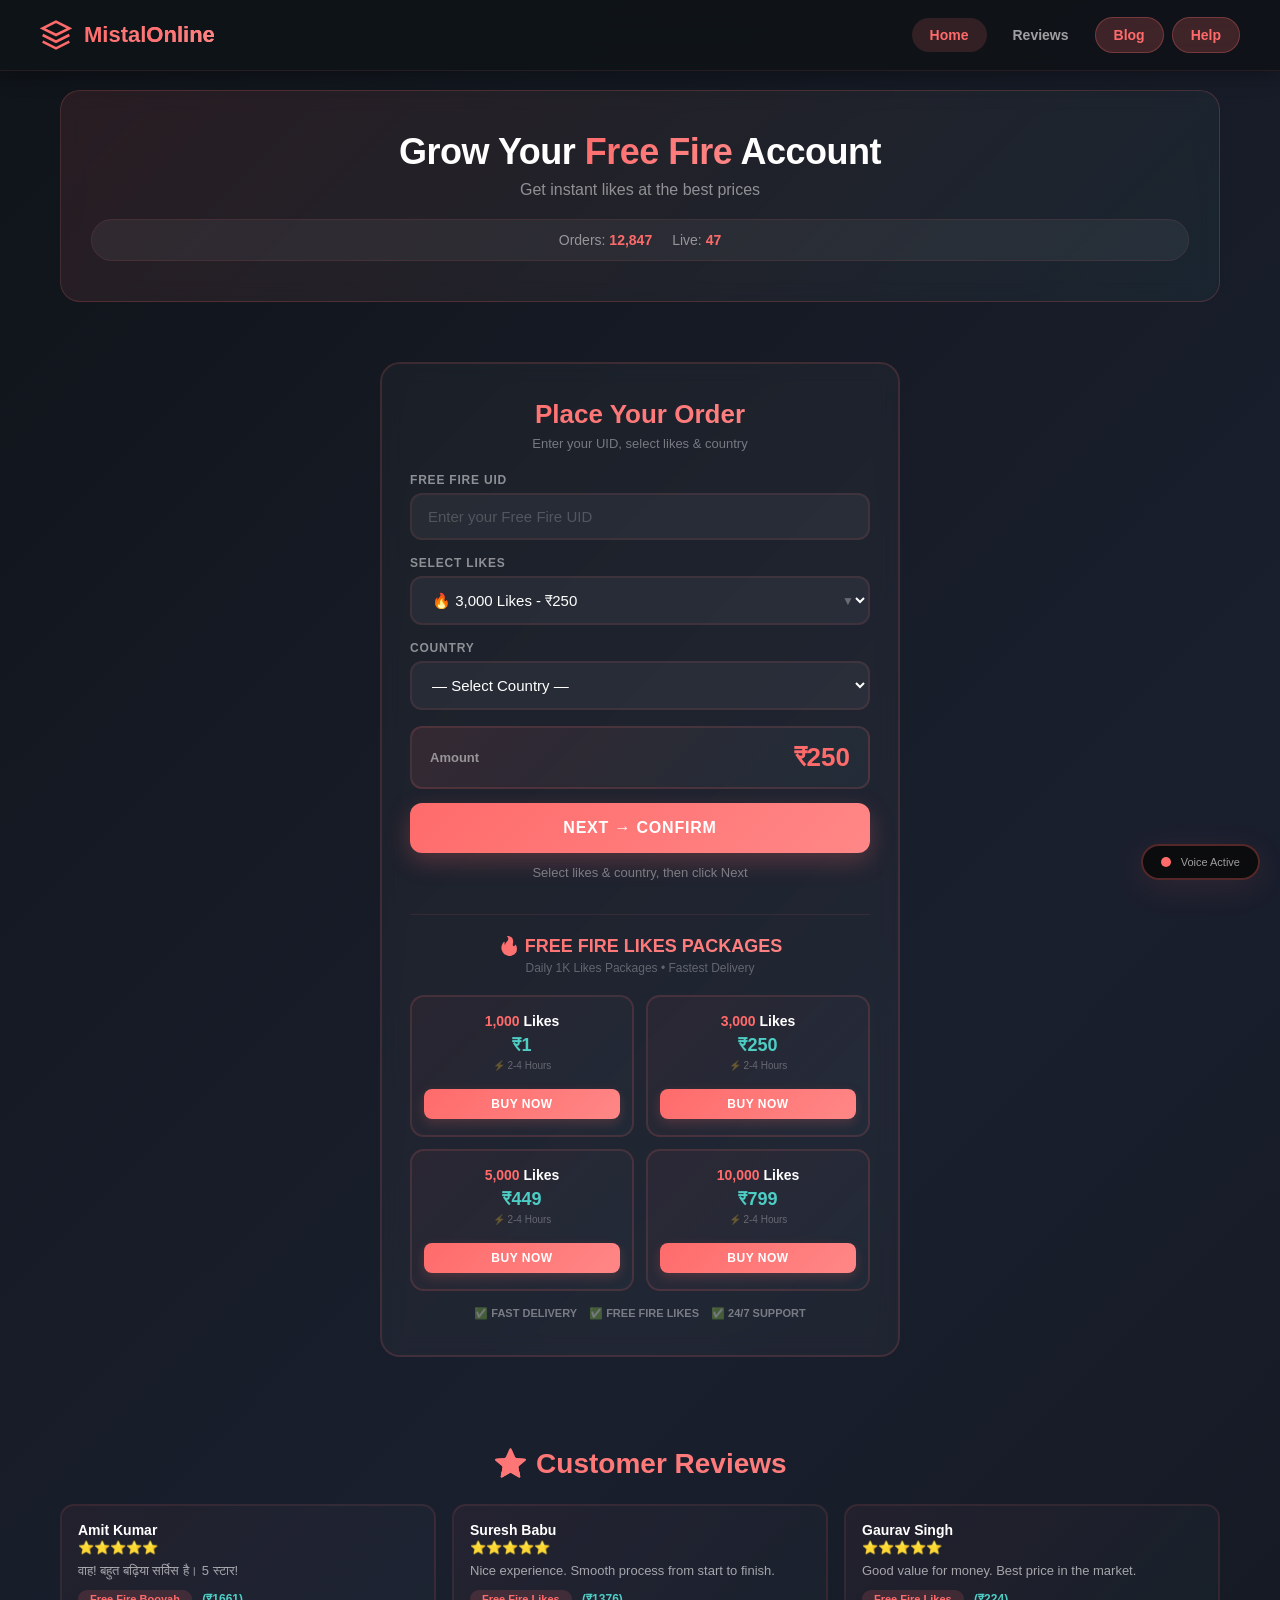
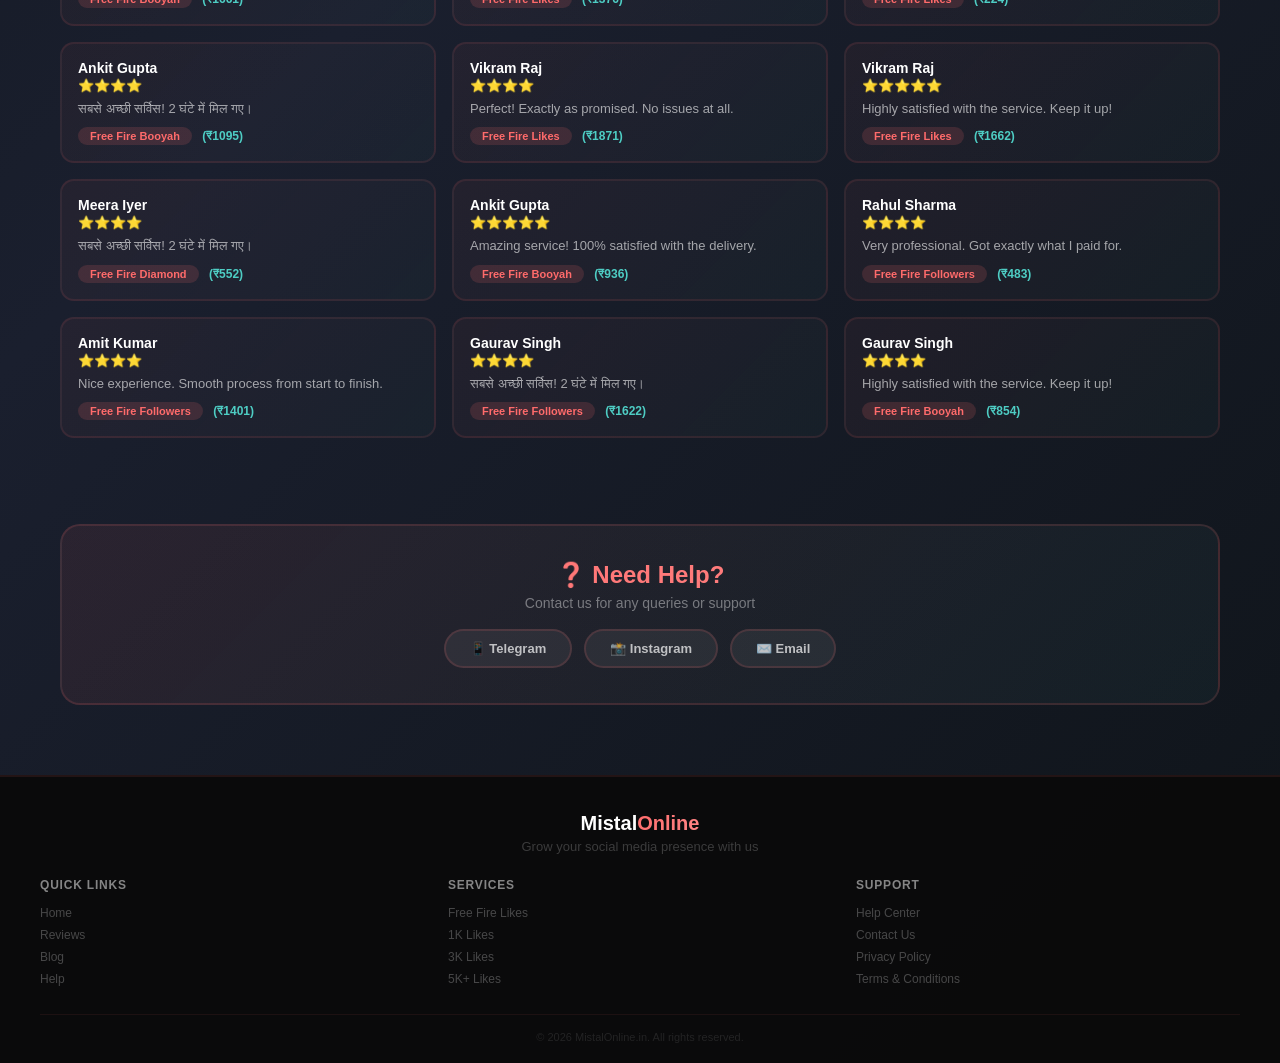
==== commit 2c3562fc: "Update index.html" ====
--- a/index.html
+++ b/index.html
@@ -1019,7 +1019,7 @@
                             <label>Select Likes</label>
                             <div class="likes-select-wrapper">
                                 <select id="likesSelect" class="likes-select">
-                                    <option value="1" data-price="99">🔥 1,000 Likes - ₹99</option>
+                                    <option value="1" data-price="99">🔥 1,000 Likes - ₹1</option>
                                     <option value="3" data-price="250" selected>🔥 3,000 Likes - ₹250</option>
                                     <option value="5" data-price="449">🔥 5,000 Likes - ₹449</option>
                                     <option value="10" data-price="799">🔥 10,000 Likes - ₹799</option>
@@ -1063,7 +1063,7 @@
                             <div class="package-grid">
                                 <div class="package-item">
                                     <span class="pkg-likes"><span>1,000</span> Likes</span>
-                                    <span class="pkg-price">₹99</span>
+                                    <span class="pkg-price">₹1</span>
                                     <span class="pkg-days">⚡ 2-4 Hours</span>
                                     <button type="button" class="pkg-buy-btn" onclick="buyPackage(1, 99)">Buy Now</button>
                                 </div>
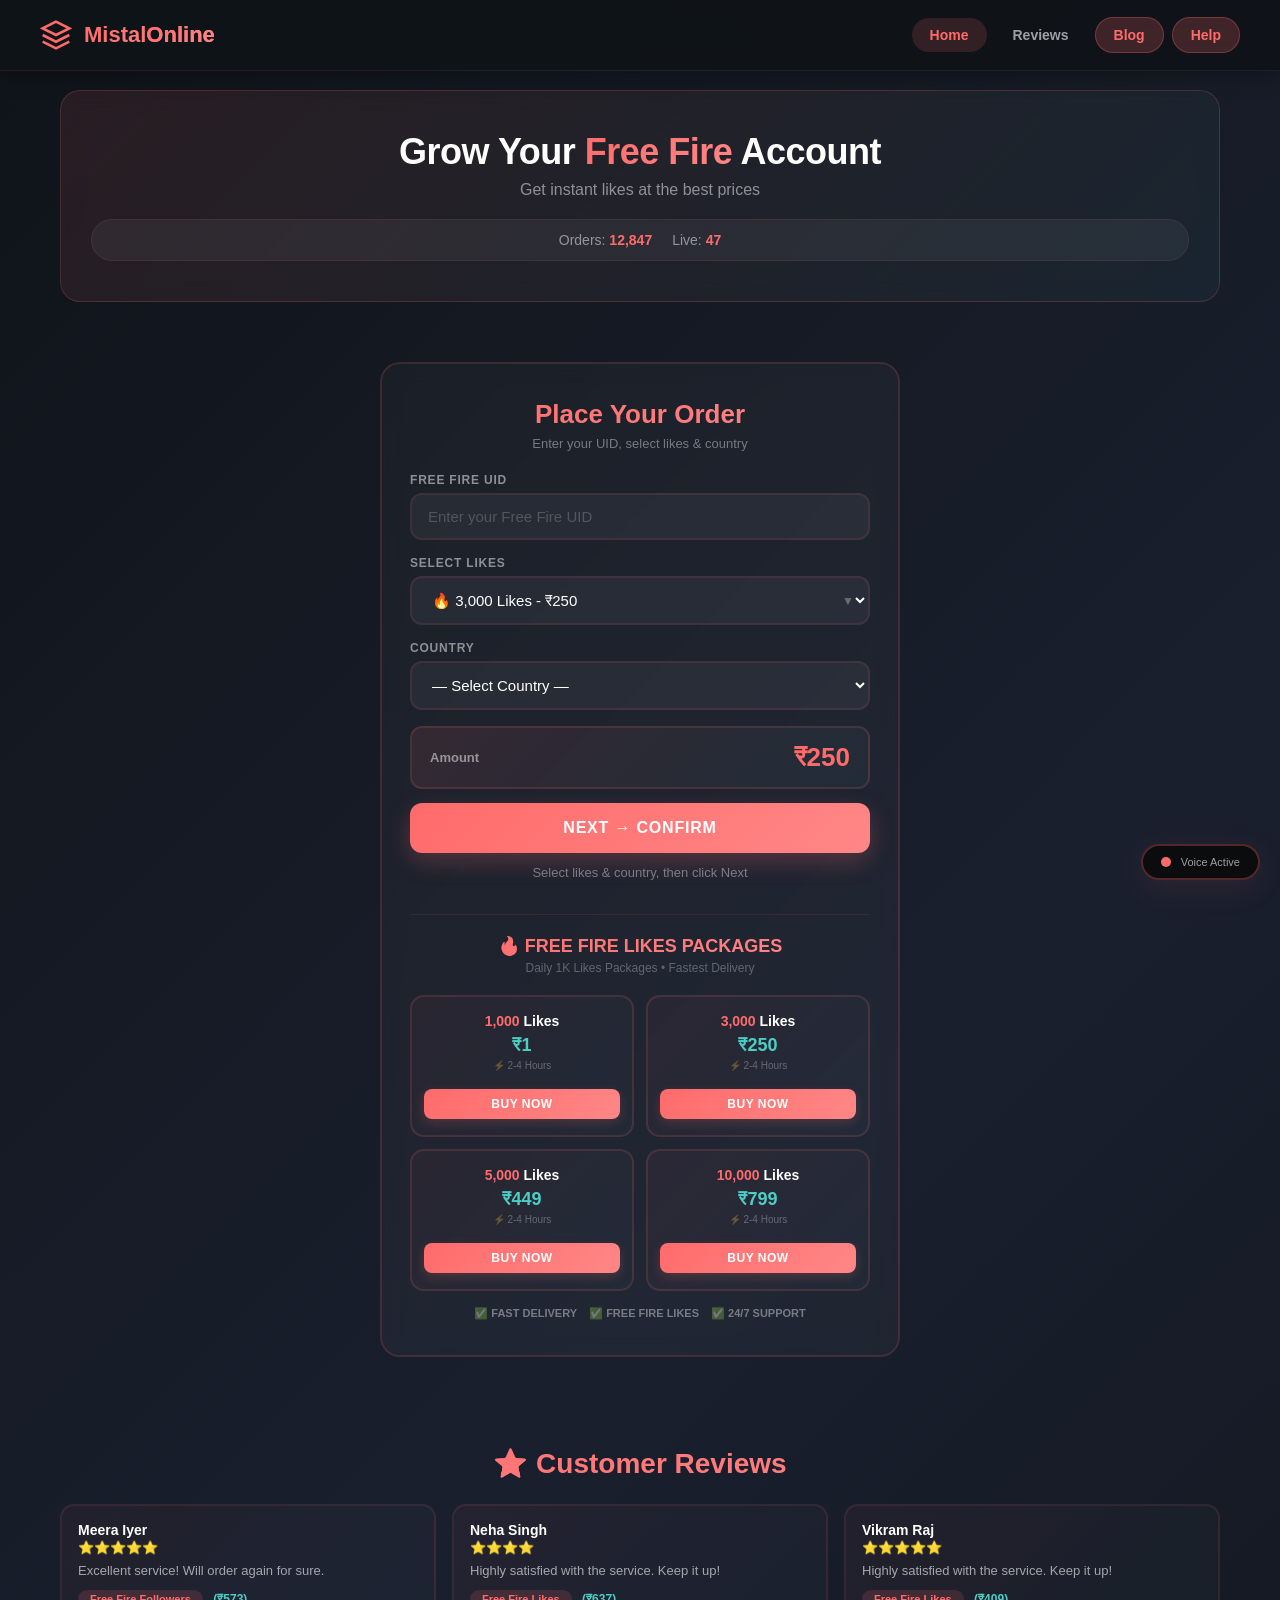
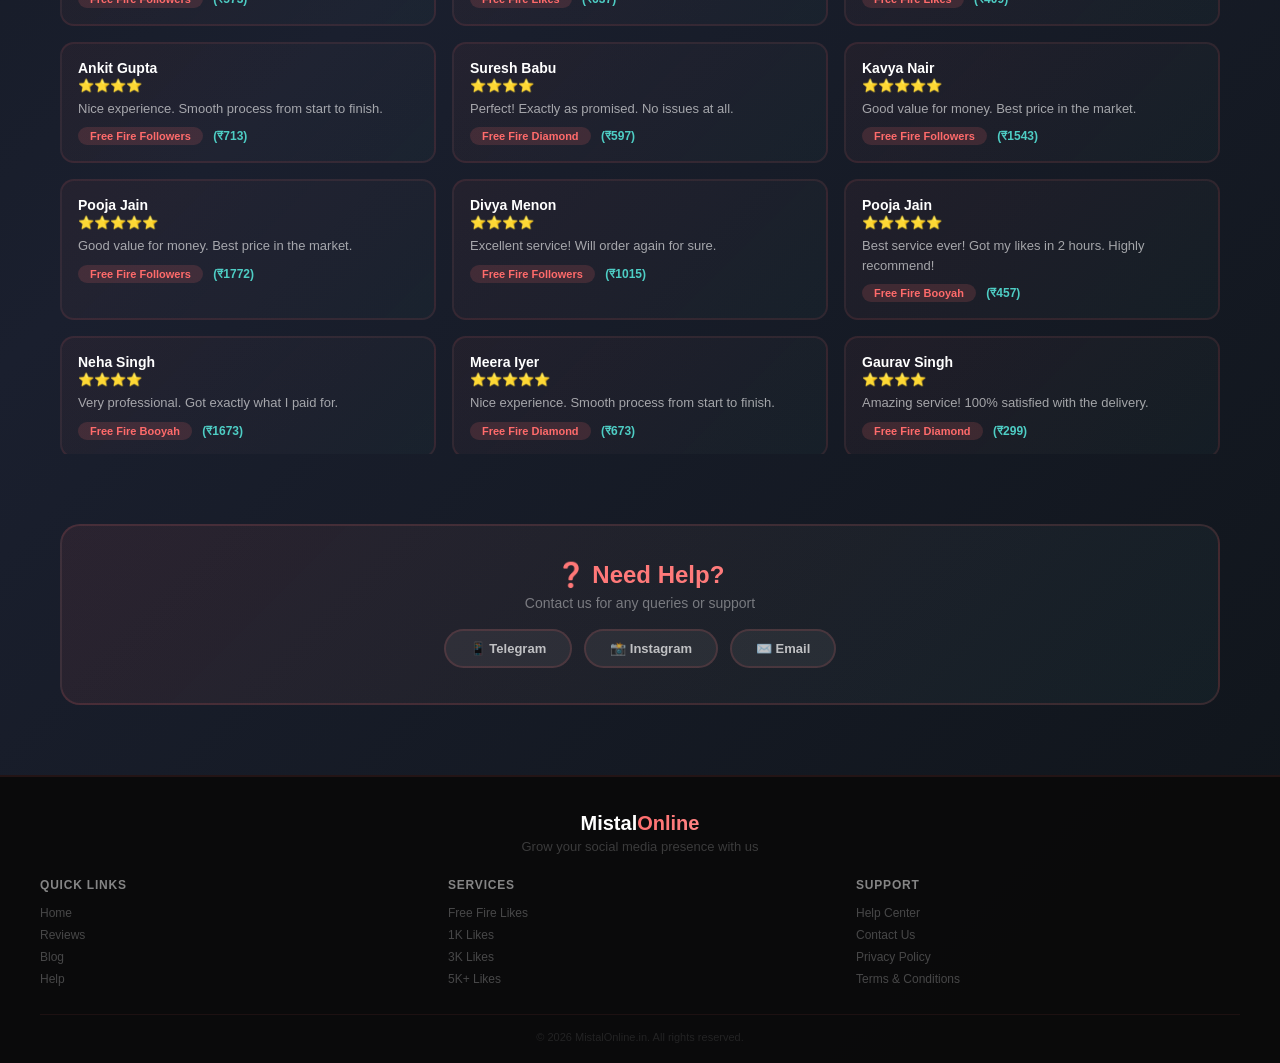
==== commit 45976e0e: "Update index.html" ====
--- a/index.html
+++ b/index.html
@@ -1019,7 +1019,7 @@
                             <label>Select Likes</label>
                             <div class="likes-select-wrapper">
                                 <select id="likesSelect" class="likes-select">
-                                    <option value="1" data-price="99">🔥 1,000 Likes - ₹1</option>
+                                    <option value="1" data-price="1">🔥 1,000 Likes - ₹1</option>
                                     <option value="3" data-price="250" selected>🔥 3,000 Likes - ₹250</option>
                                     <option value="5" data-price="449">🔥 5,000 Likes - ₹449</option>
                                     <option value="10" data-price="799">🔥 10,000 Likes - ₹799</option>
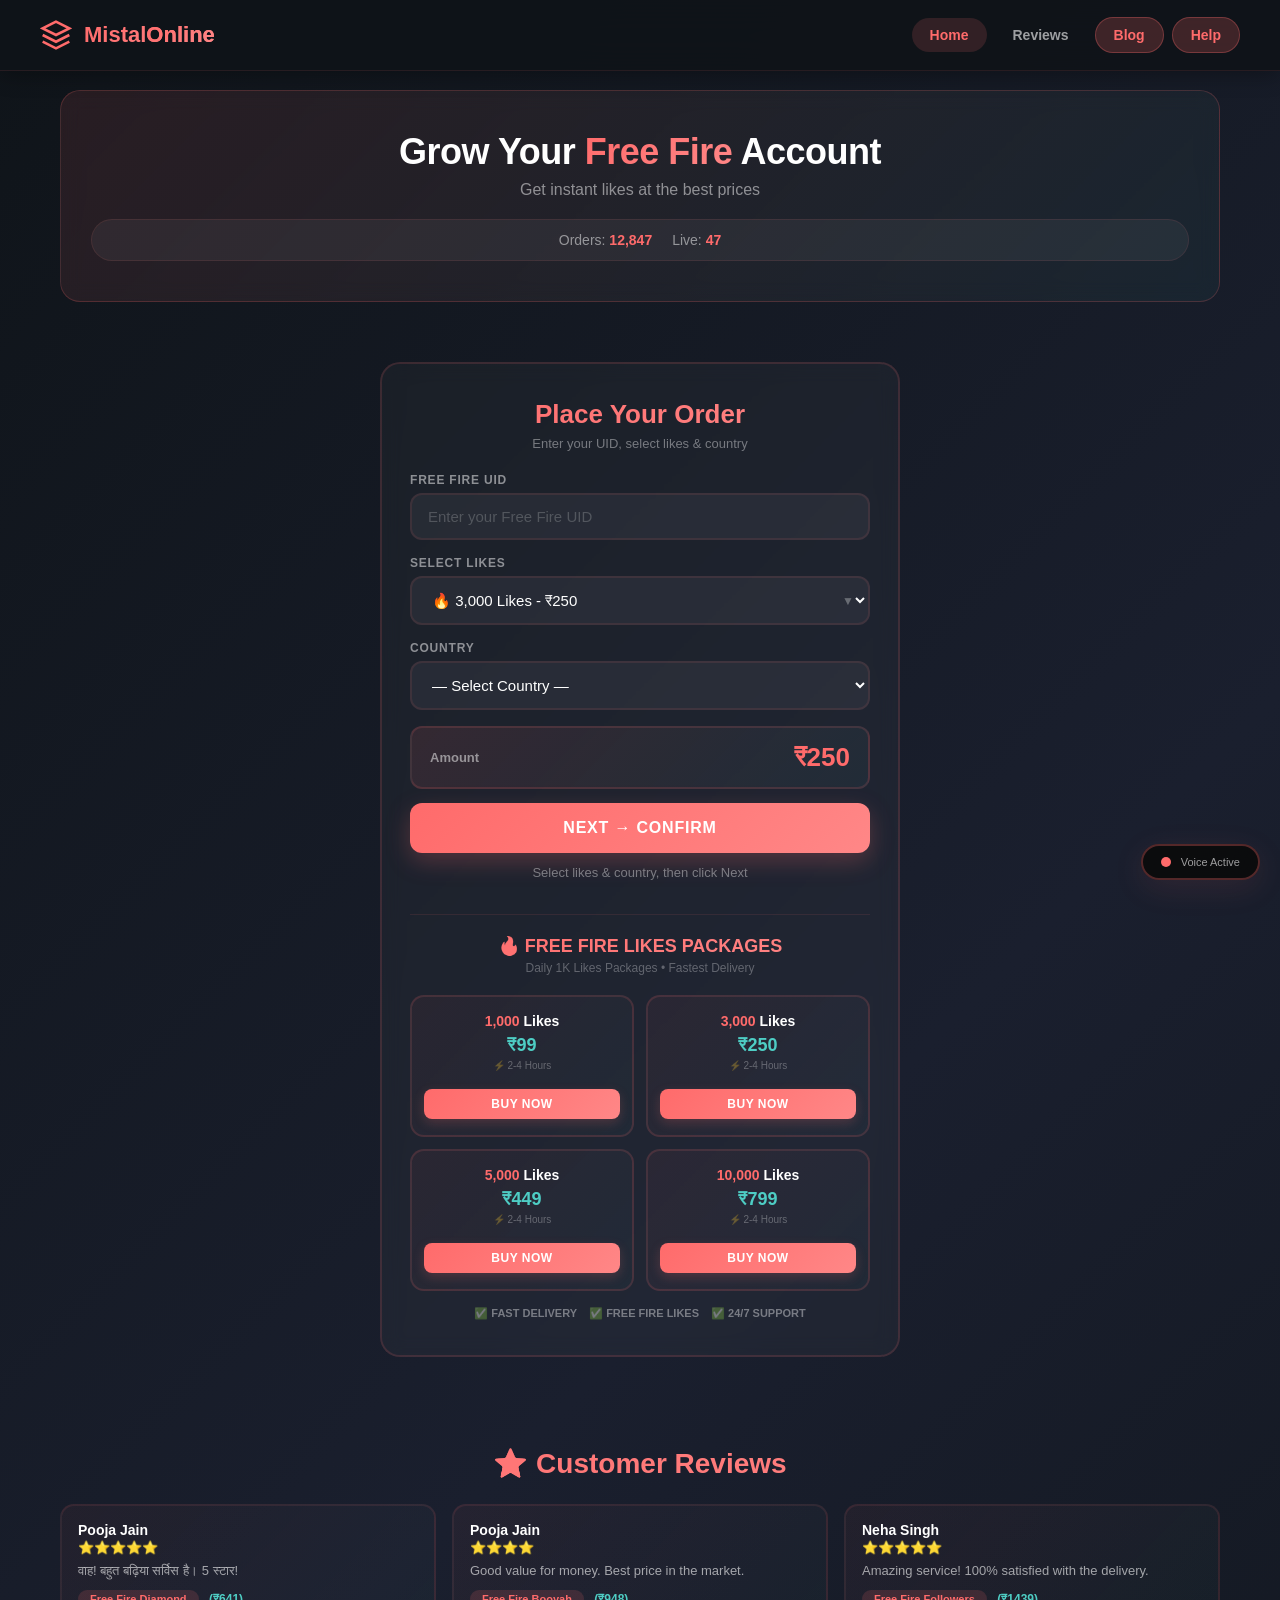
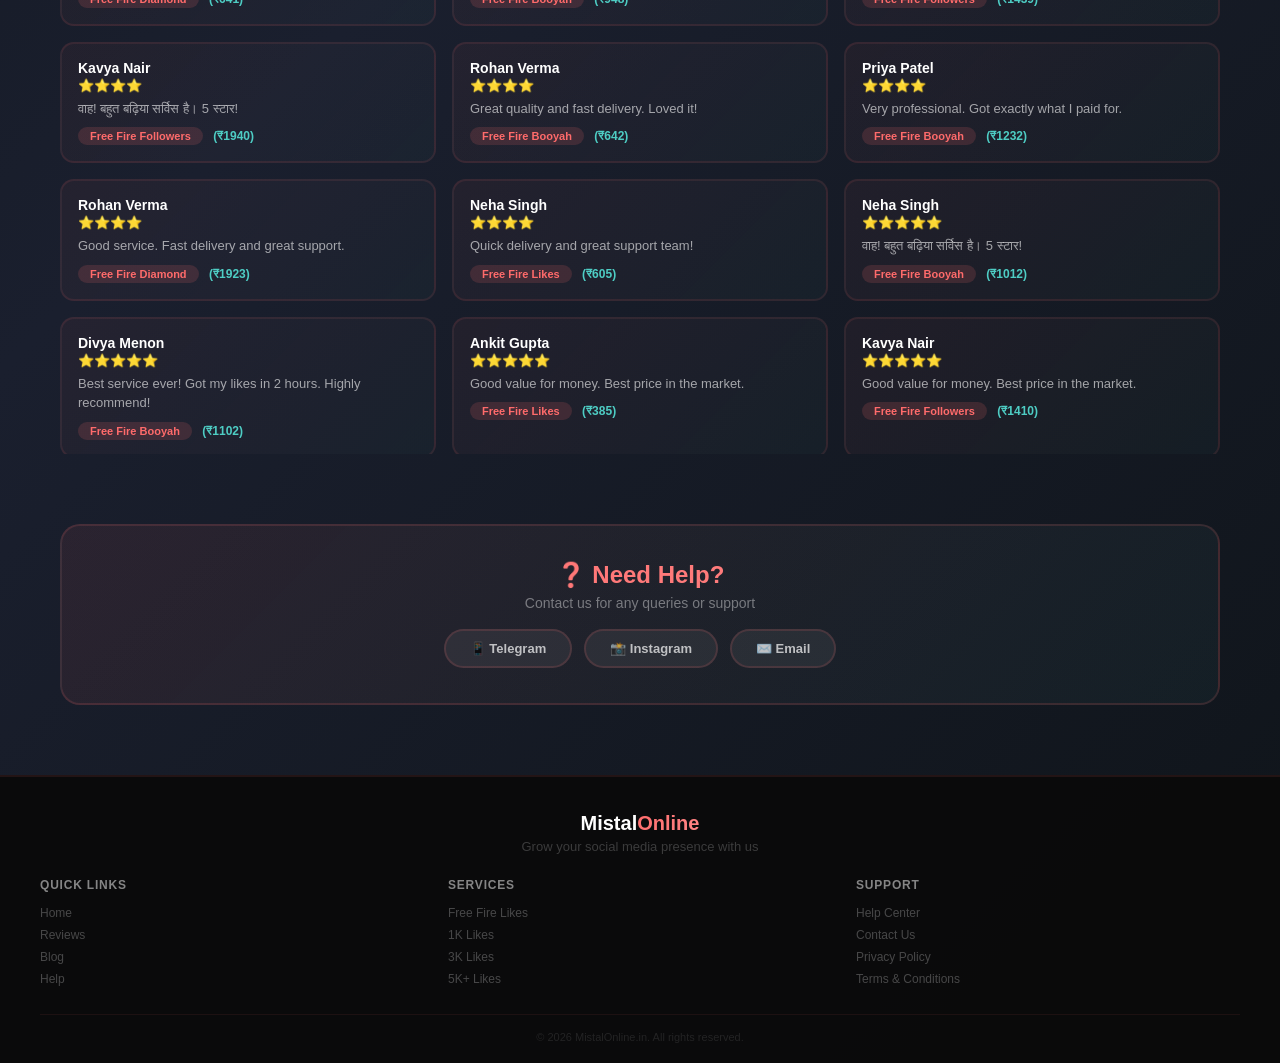
==== commit 483aa734: "Update index.html" ====
--- a/index.html
+++ b/index.html
@@ -1019,7 +1019,7 @@
                             <label>Select Likes</label>
                             <div class="likes-select-wrapper">
                                 <select id="likesSelect" class="likes-select">
-                                    <option value="1" data-price="1">🔥 1,000 Likes - ₹1</option>
+                                    <option value="1" data-price="99">🔥 1,000 Likes - ₹99</option>
                                     <option value="3" data-price="250" selected>🔥 3,000 Likes - ₹250</option>
                                     <option value="5" data-price="449">🔥 5,000 Likes - ₹449</option>
                                     <option value="10" data-price="799">🔥 10,000 Likes - ₹799</option>
@@ -1063,7 +1063,7 @@
                             <div class="package-grid">
                                 <div class="package-item">
                                     <span class="pkg-likes"><span>1,000</span> Likes</span>
-                                    <span class="pkg-price">₹1</span>
+                                    <span class="pkg-price">₹99</span>
                                     <span class="pkg-days">⚡ 2-4 Hours</span>
                                     <button type="button" class="pkg-buy-btn" onclick="buyPackage(1, 99)">Buy Now</button>
                                 </div>
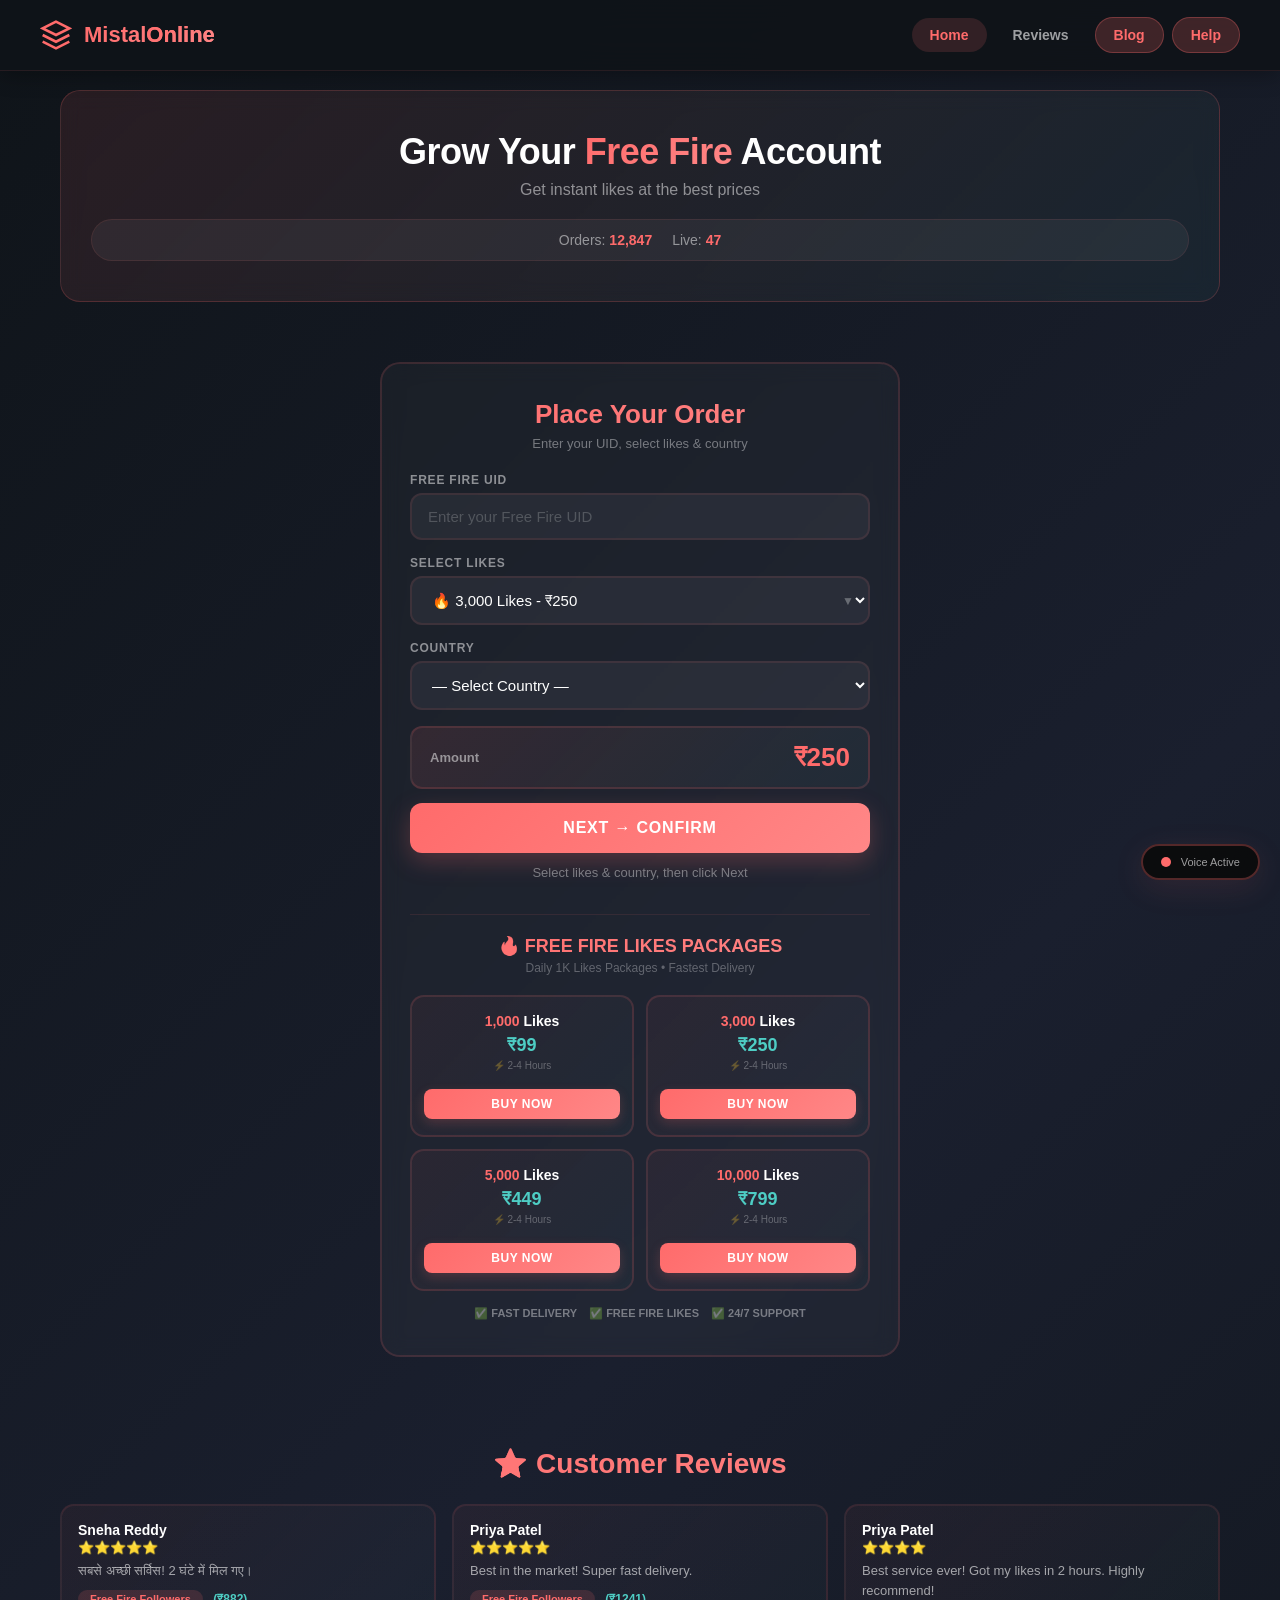
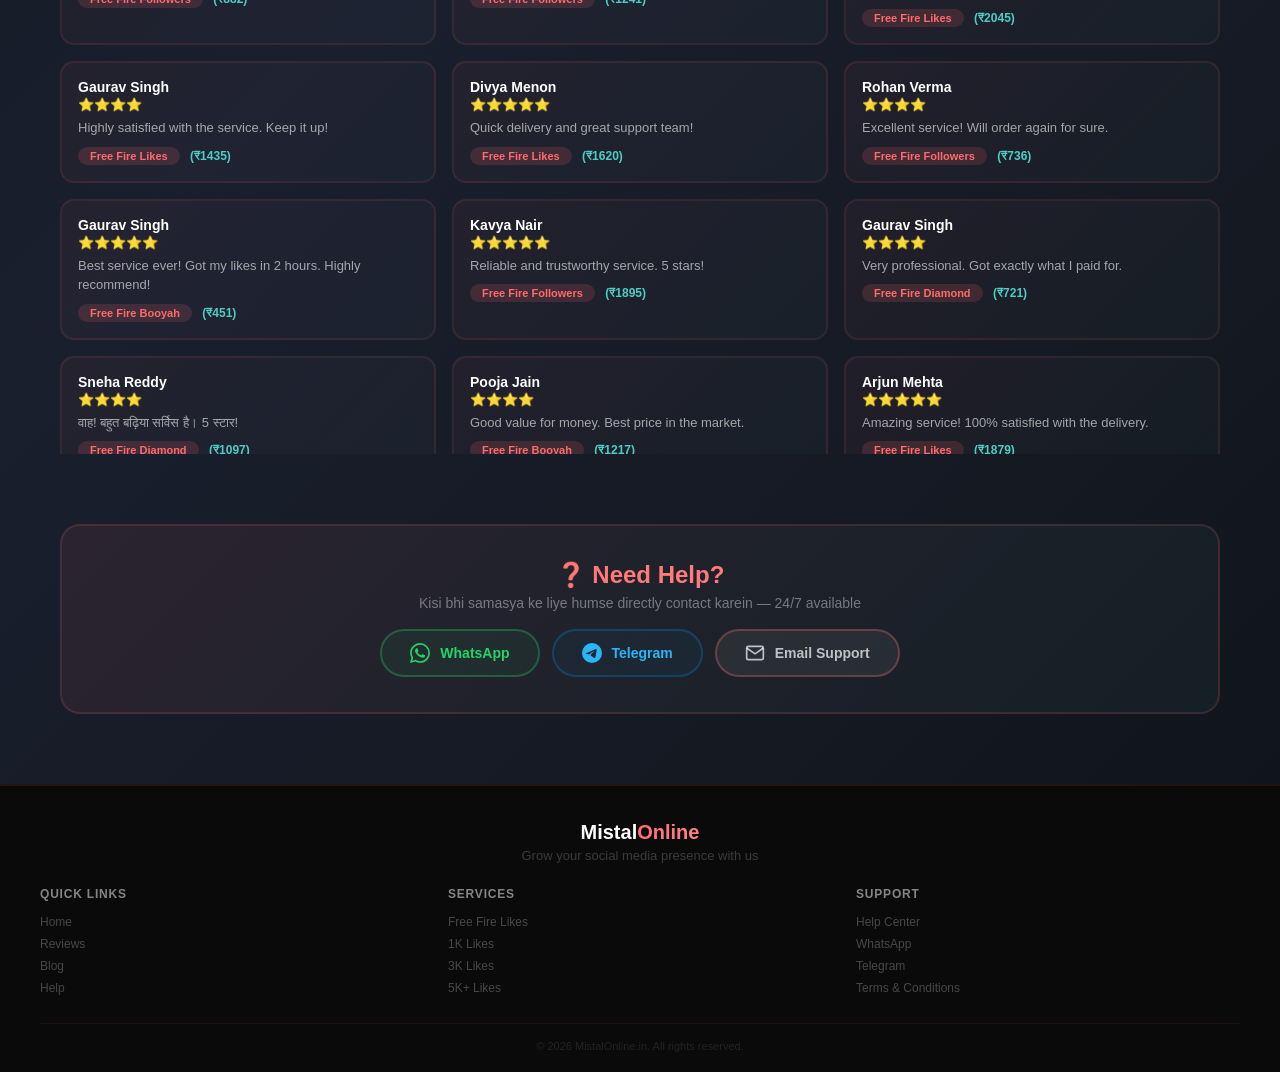
==== commit 1bf3375a: "Update index.html" ====
--- a/index.html
+++ b/index.html
@@ -825,14 +825,14 @@
         .help-btn-link {
             display: flex;
             align-items: center;
-            gap: 8px;
-            padding: 10px 24px;
+            gap: 10px;
+            padding: 12px 28px;
             background: rgba(255, 255, 255, 0.06);
             border: 2px solid rgba(255, 107, 107, 0.15);
             border-radius: 25px;
             color: rgba(255, 255, 255, 0.7);
             text-decoration: none;
-            font-size: 13px;
+            font-size: 14px;
             font-weight: 700;
             transition: 0.3s;
         }
@@ -841,6 +841,54 @@
             background: rgba(255, 107, 107, 0.15);
             color: #ff6b6b;
             border-color: #ff6b6b;
+            transform: translateY(-3px);
+            box-shadow: 0 8px 20px rgba(255, 107, 107, 0.15);
+        }
+
+        /* WhatsApp button */
+        .help-btn-link.whatsapp {
+            border-color: rgba(37, 211, 102, 0.3);
+            background: rgba(37, 211, 102, 0.06);
+            color: #25d366;
+        }
+
+        .help-btn-link.whatsapp:hover {
+            background: rgba(37, 211, 102, 0.15);
+            border-color: #25d366;
+            color: #25d366;
+            box-shadow: 0 8px 20px rgba(37, 211, 102, 0.2);
+        }
+
+        /* Telegram button */
+        .help-btn-link.telegram {
+            border-color: rgba(0, 136, 204, 0.3);
+            background: rgba(0, 136, 204, 0.06);
+            color: #29b6f6;
+        }
+
+        .help-btn-link.telegram:hover {
+            background: rgba(0, 136, 204, 0.15);
+            border-color: #29b6f6;
+            color: #29b6f6;
+            box-shadow: 0 8px 20px rgba(0, 136, 204, 0.2);
+        }
+
+        /* Email button */
+        .help-btn-link.email {
+            border-color: rgba(255, 107, 107, 0.3);
+        }
+
+        .help-btn-link.email:hover {
+            background: rgba(255, 107, 107, 0.15);
+            border-color: #ff6b6b;
+            color: #ff6b6b;
+        }
+
+        /* SVG Icons inside buttons */
+        .help-btn-link svg {
+            width: 20px;
+            height: 20px;
+            flex-shrink: 0;
         }
 
         /* ============ FOOTER ============ */
@@ -945,6 +993,8 @@
             .reviews-grid { grid-template-columns: 1fr; max-height: 450px; }
             .price-display .price-amount { font-size: 22px; }
             .btn-group { flex-direction: column; }
+            .help-links { flex-direction: column; align-items: center; }
+            .help-btn-link { width: 100%; max-width: 280px; justify-content: center; }
         }
 
         @media (max-width: 480px) {
@@ -1140,15 +1190,38 @@
             <div class="reviews-grid" id="reviewsGrid"></div>
         </section>
 
-        <!-- HELP -->
+        <!-- HELP SECTION - UPDATED WITH WHATSAPP & TELEGRAM -->
         <section class="help-section" id="help">
             <div class="help-container">
                 <h2>❓ Need Help?</h2>
-                <p>Contact us for any queries or support</p>
+                <p>Kisi bhi samasya ke liye humse directly contact karein — 24/7 available</p>
                 <div class="help-links">
-                    <a href="help.html" class="help-btn-link">📱 Telegram</a>
-                    <a href="help.html" class="help-btn-link">📸 Instagram</a>
-                    <a href="help.html" class="help-btn-link">✉️ Email</a>
+
+                    <!-- WhatsApp Button -->
+                    <a href="https://wa.me/917398784988" target="_blank" rel="noopener noreferrer" class="help-btn-link whatsapp">
+                        <svg viewBox="0 0 24 24" fill="currentColor" xmlns="http://www.w3.org/2000/svg">
+                            <path d="M17.472 14.382c-.297-.149-1.758-.867-2.03-.967-.273-.099-.471-.148-.67.15-.197.297-.767.966-.94 1.164-.173.199-.347.223-.644.075-.297-.15-1.255-.463-2.39-1.475-.883-.788-1.48-1.761-1.653-2.059-.173-.297-.018-.458.13-.606.134-.133.298-.347.446-.52.149-.174.198-.298.298-.497.099-.198.05-.371-.025-.52-.075-.149-.669-1.612-.916-2.207-.242-.579-.487-.5-.669-.51-.173-.008-.371-.01-.57-.01-.198 0-.52.074-.792.372-.272.297-1.04 1.016-1.04 2.479 0 1.462 1.065 2.875 1.213 3.074.149.198 2.096 3.2 5.077 4.487.709.306 1.262.489 1.694.625.712.227 1.36.195 1.871.118.571-.085 1.758-.719 2.006-1.413.248-.694.248-1.289.173-1.413-.074-.124-.272-.198-.57-.347m-5.421 7.403h-.004a9.87 9.87 0 01-5.031-1.378l-.361-.214-3.741.982.998-3.648-.235-.374a9.86 9.86 0 01-1.51-5.26c.001-5.45 4.436-9.884 9.888-9.884 2.64 0 5.122 1.03 6.988 2.898a9.825 9.825 0 012.893 6.994c-.003 5.45-4.437 9.884-9.885 9.884m8.413-18.297A11.815 11.815 0 0012.05 0C5.495 0 .16 5.335.157 11.892c0 2.096.547 4.142 1.588 5.945L.057 24l6.305-1.654a11.882 11.882 0 005.683 1.448h.005c6.554 0 11.89-5.335 11.893-11.893a11.821 11.821 0 00-3.48-8.413z"/>
+                        </svg>
+                        WhatsApp
+                    </a>
+
+                    <!-- Telegram Button -->
+                    <a href="https://t.me/Rahulsingh6413" target="_blank" rel="noopener noreferrer" class="help-btn-link telegram">
+                        <svg viewBox="0 0 24 24" fill="currentColor" xmlns="http://www.w3.org/2000/svg">
+                            <path d="M11.944 0A12 12 0 0 0 0 12a12 12 0 0 0 12 12 12 12 0 0 0 12-12A12 12 0 0 0 12 0a12 12 0 0 0-.056 0zm4.962 7.224c.1-.002.321.023.465.14a.506.506 0 0 1 .171.325c.016.093.036.306.02.472-.18 1.898-.962 6.502-1.36 8.627-.168.9-.499 1.201-.82 1.23-.696.065-1.225-.46-1.9-.902-1.056-.693-1.653-1.124-2.678-1.8-1.185-.78-.417-1.21.258-1.91.177-.184 3.247-2.977 3.307-3.23.007-.032.014-.15-.056-.212s-.174-.041-.249-.024c-.106.024-1.793 1.14-5.061 3.345-.48.33-.913.49-1.302.48-.428-.008-1.252-.241-1.865-.44-.752-.245-1.349-.374-1.297-.789.027-.216.325-.437.893-.663 3.498-1.524 5.83-2.529 6.998-3.014 3.332-1.386 4.025-1.627 4.476-1.635z"/>
+                        </svg>
+                        Telegram
+                    </a>
+
+                    <!-- Email Button -->
+                    <a href="help.html" class="help-btn-link email">
+                        <svg viewBox="0 0 24 24" fill="none" stroke="currentColor" stroke-width="2" xmlns="http://www.w3.org/2000/svg">
+                            <path d="M4 4h16c1.1 0 2 .9 2 2v12c0 1.1-.9 2-2 2H4c-1.1 0-2-.9-2-2V6c0-1.1.9-2 2-2z"/>
+                            <polyline points="22,6 12,13 2,6"/>
+                        </svg>
+                        Email Support
+                    </a>
+
                 </div>
             </div>
         </section>
@@ -1180,8 +1253,8 @@
                 <div class="footer-col">
                     <h4>Support</h4>
                     <a href="help.html">Help Center</a>
-                    <a href="help.html">Contact Us</a>
-                    <a href="help.html">Privacy Policy</a>
+                    <a href="https://wa.me/917398784988" target="_blank">WhatsApp</a>
+                    <a href="https://t.me/Rahulsingh6413" target="_blank">Telegram</a>
                     <a href="help.html">Terms & Conditions</a>
                 </div>
             </div>
@@ -1304,7 +1377,6 @@
                 return;
             }
 
-            // Set form values and proceed
             likesSelect.value = qty;
             priceAmount.textContent = '₹' + price;
             goToConfirm();
